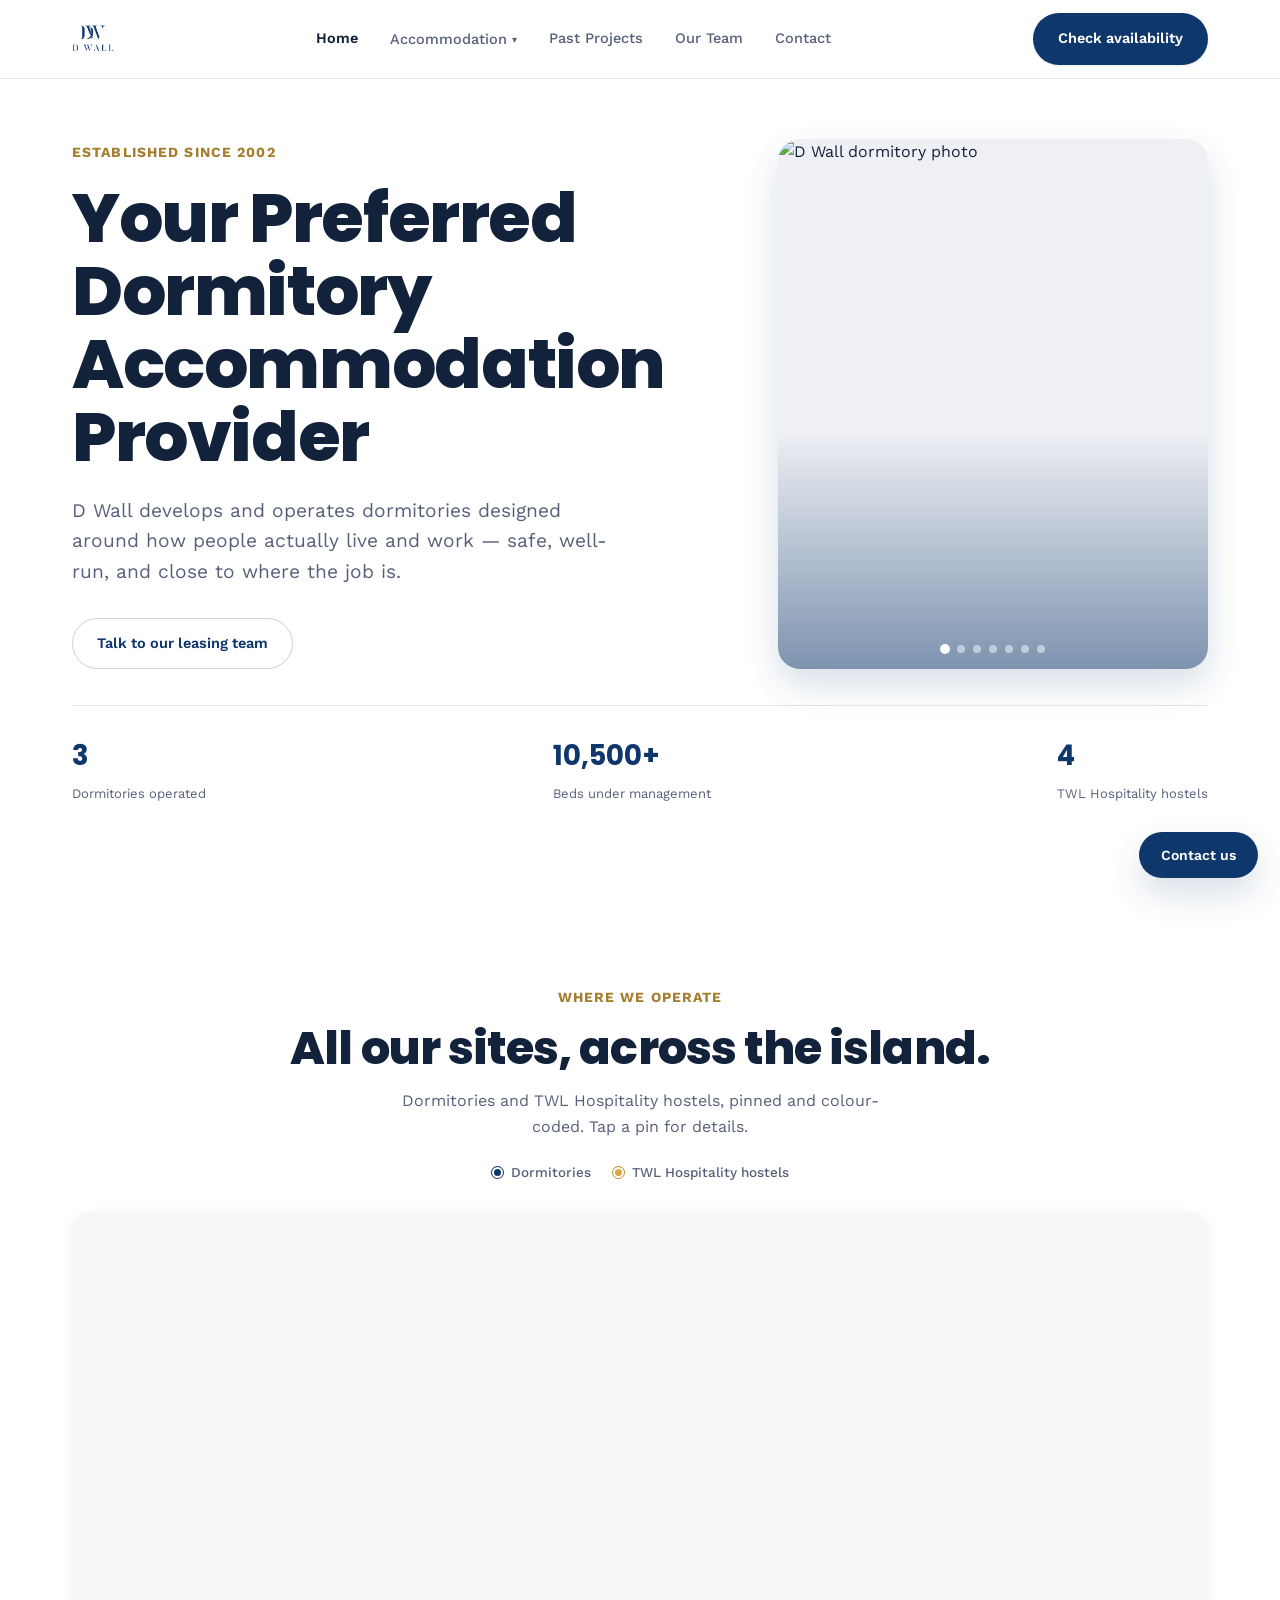
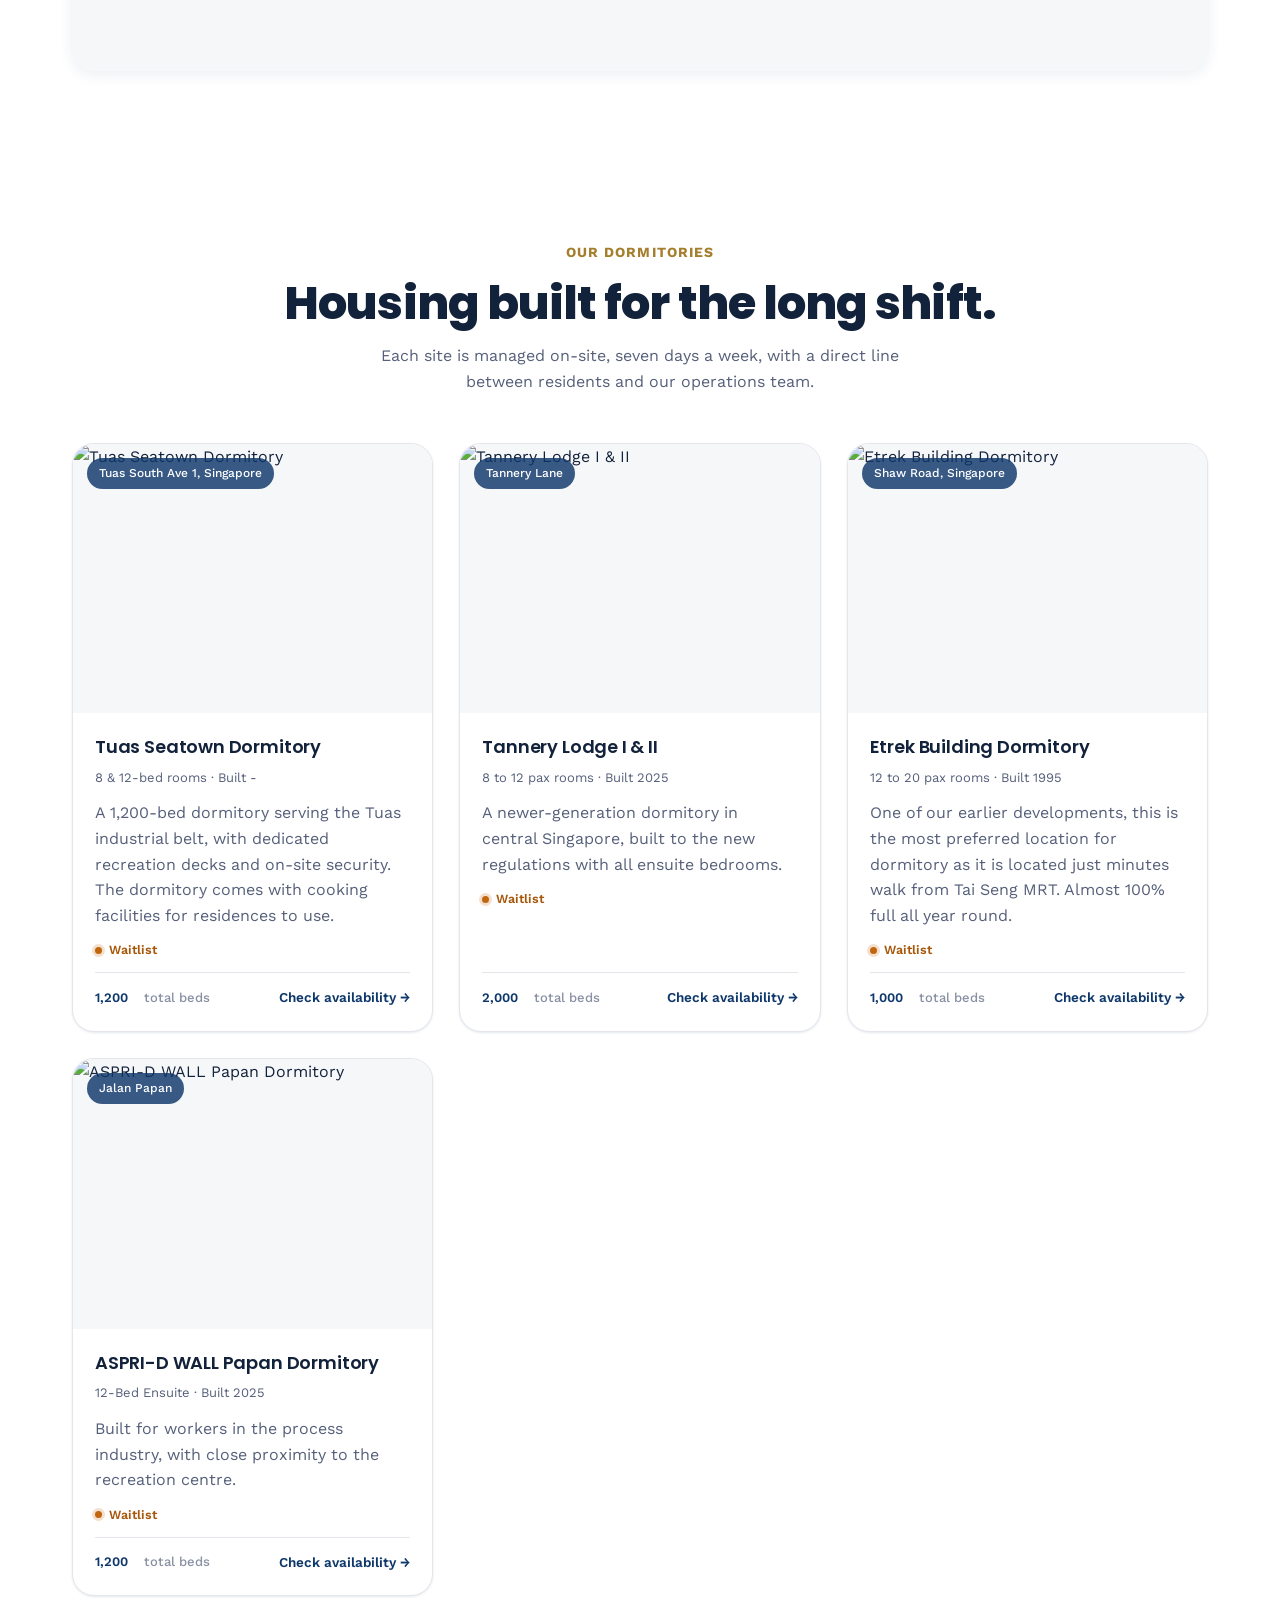
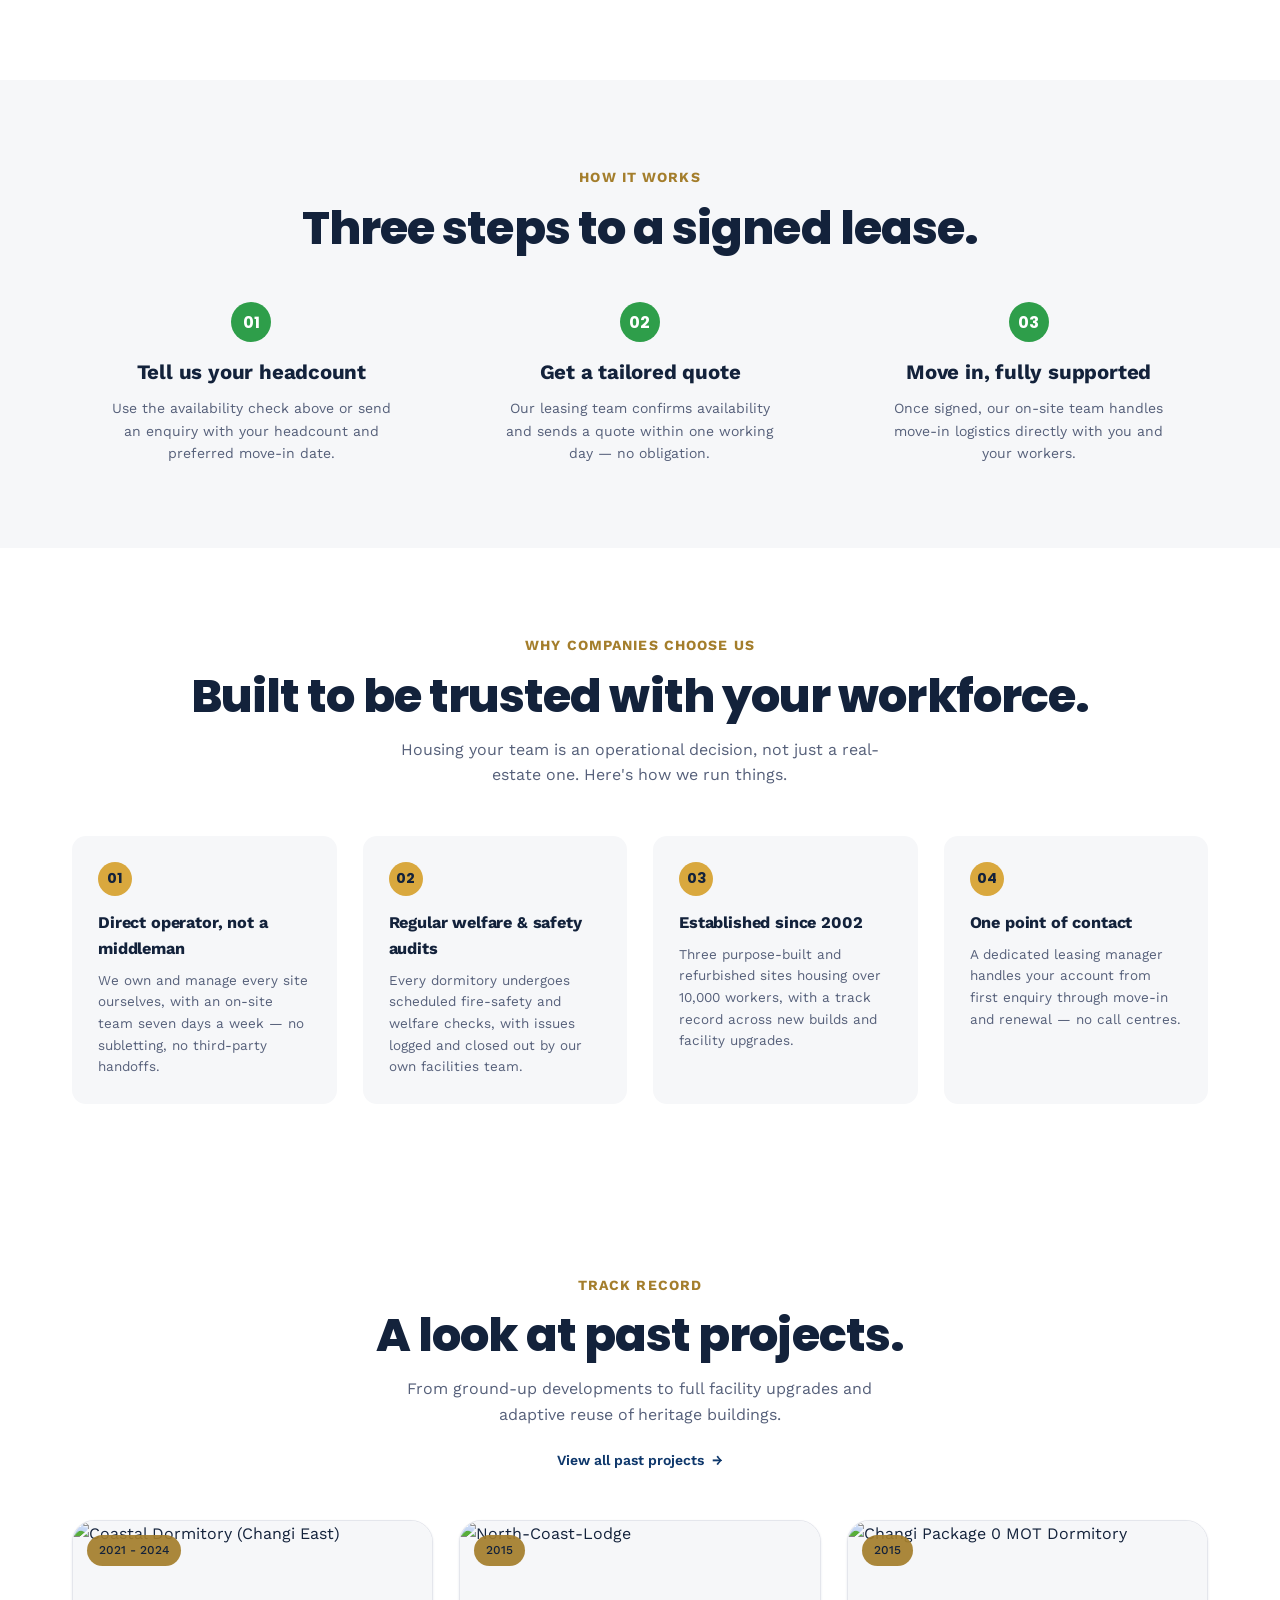
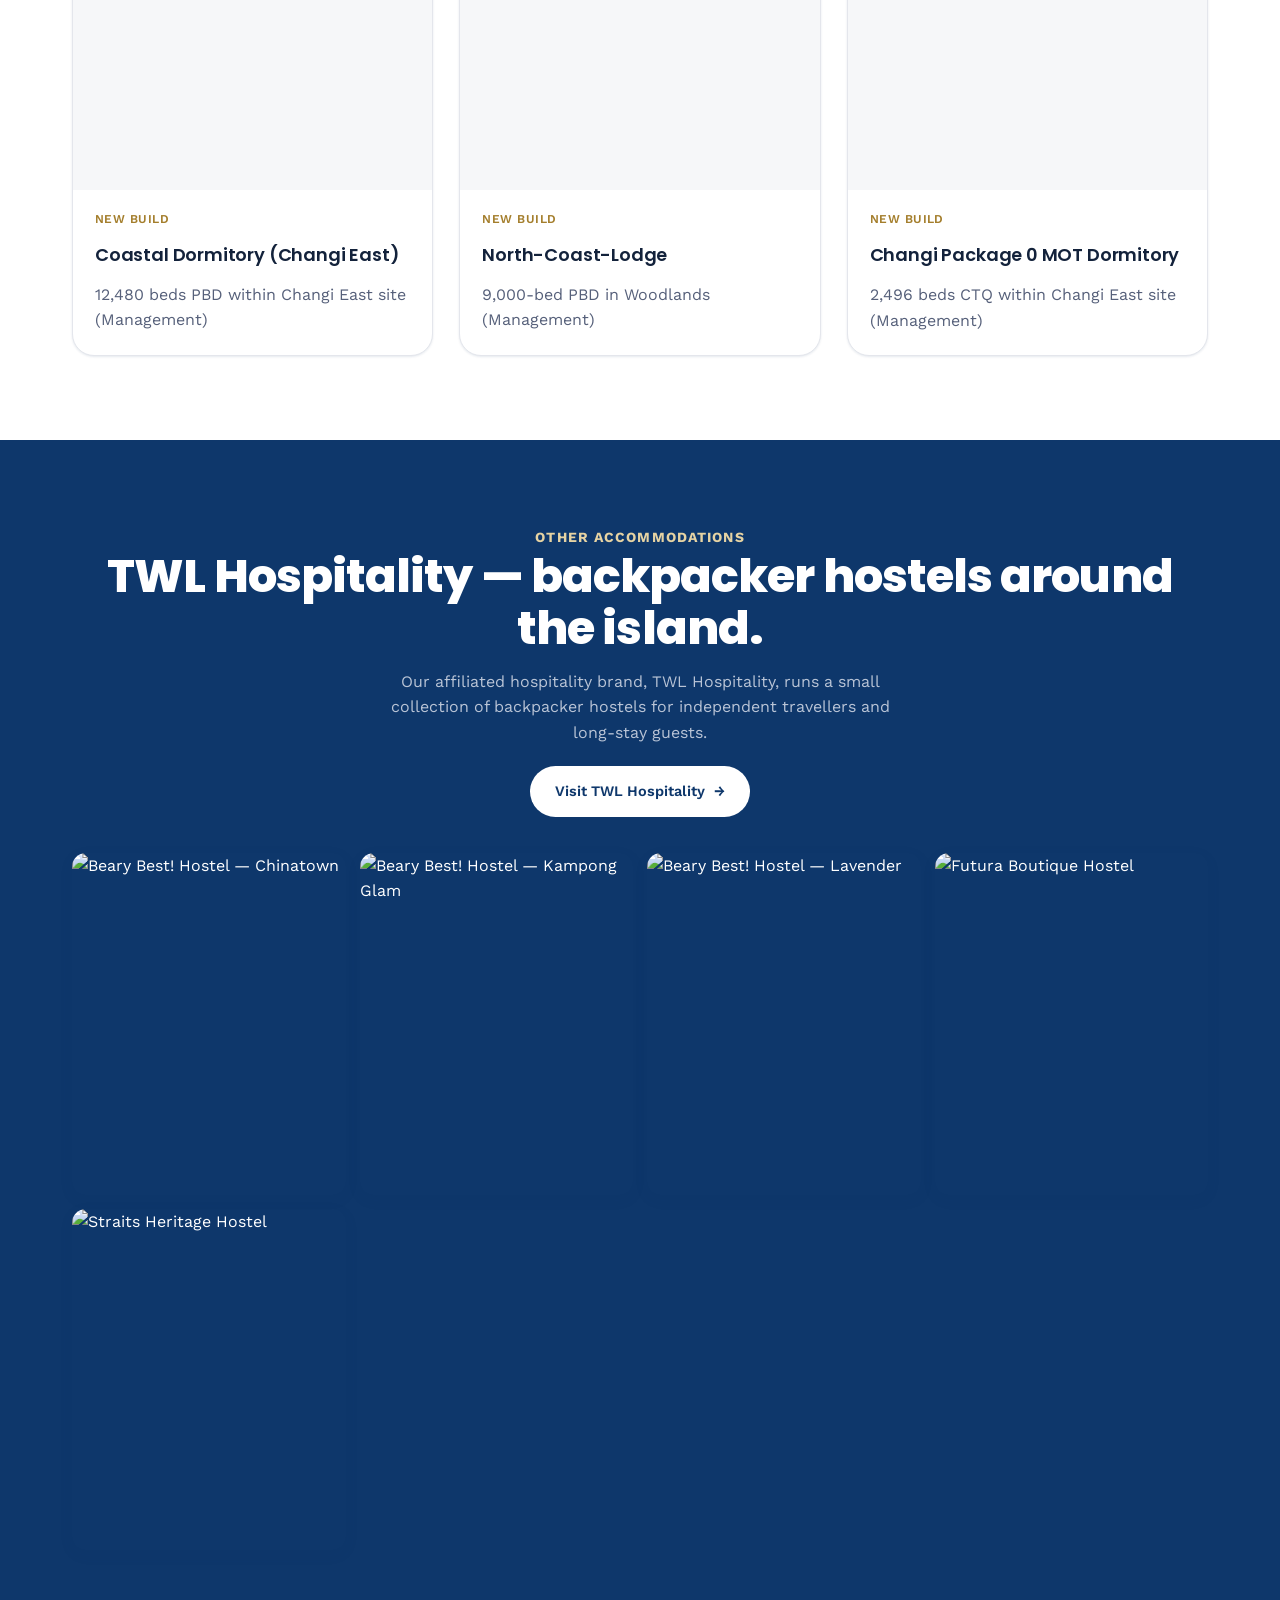
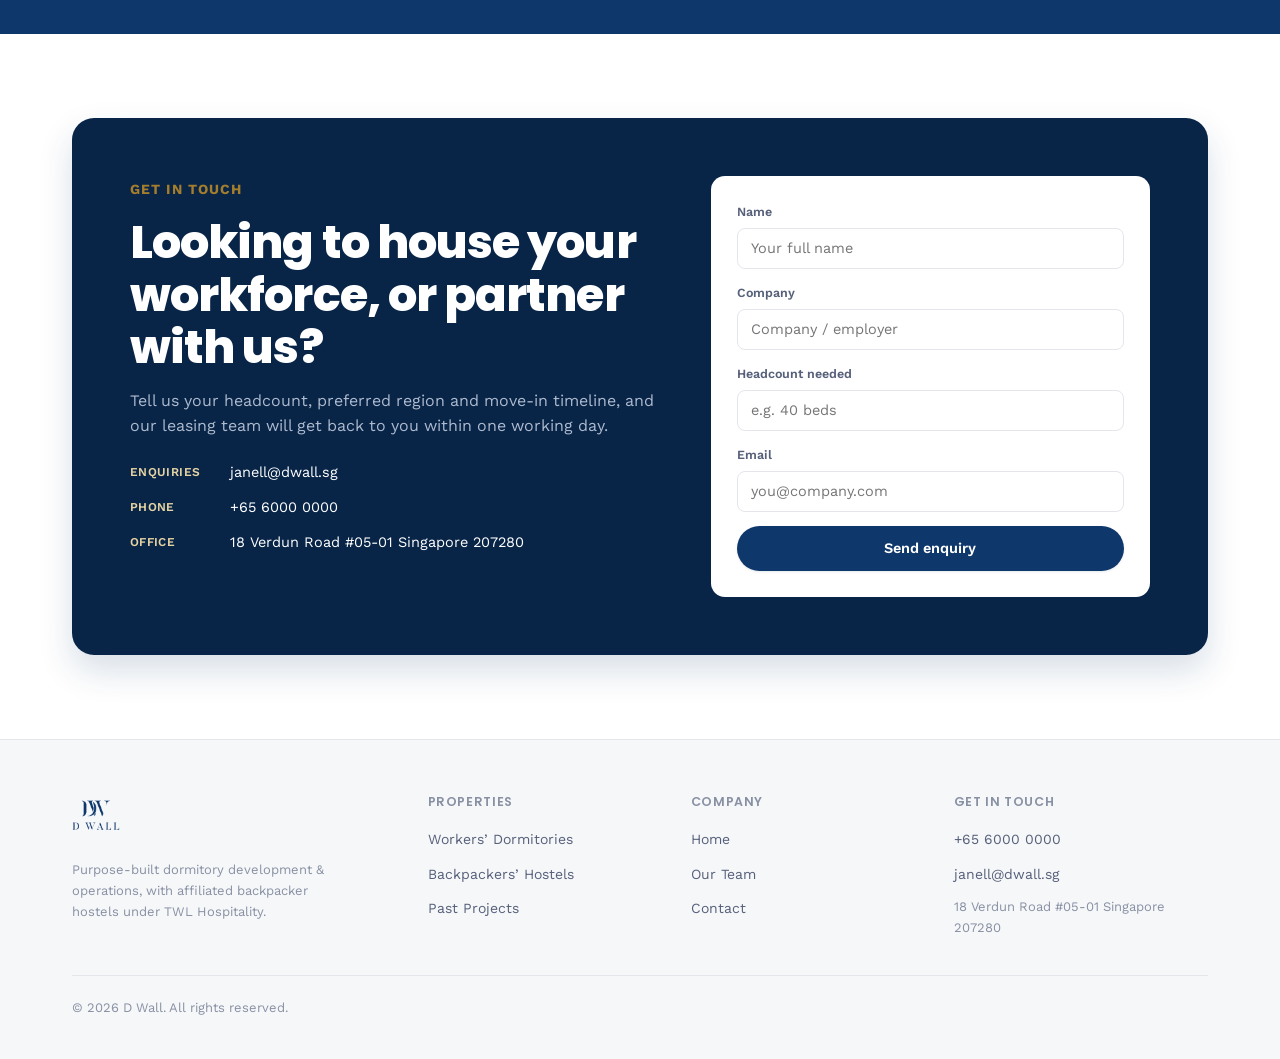
==== index.html @ 3338c08a "Update index.html" ====
<!DOCTYPE html>
<html lang="en">
<head>
<meta charset="UTF-8">
<meta name="viewport" content="width=device-width, initial-scale=1.0">
<title>D Wall — Purpose-Built Worker Dormitories, Singapore</title>
<meta name="description" content="D Wall develops and operates purpose-built dormitories for Singapore's workforce, with affiliated backpacker hostels under TWL Hospitality.">
<link rel="icon" type="image/png" href="assets/logo.png">
<link rel="stylesheet" href="css/styles.css?v=20">
<link rel="stylesheet" href="https://cdnjs.cloudflare.com/ajax/libs/leaflet/1.9.4/leaflet.min.css">
</head>
<body>

<nav class="site-nav">
  <div class="wrap">
    <a href="index.html" class="brand"><img src="assets/logo.png" alt="D Wall"></a>
    <div class="nav-links">
      <a href="index.html" data-nav="index.html" class="active">Home</a>
      <div class="nav-dropdown">
        <button type="button" class="nav-dropdown-toggle">Accommodation <span class="caret">&#9662;</span></button>
        <div class="nav-dropdown-menu">
          <a href="index.html#dormitories">Workers&rsquo; Dormitories</a>
          <a href="hospitality.html">Backpackers&rsquo; Hostels</a>
        </div>
      </div>
      <a href="past-projects.html" data-nav="past-projects.html">Past Projects</a>
      <a href="team.html" data-nav="team.html">Our Team</a>
      <a href="index.html#contact">Contact</a>
    </div>
    <div class="nav-cta">
      <a href="index.html#dormitories" class="btn btn-primary">Check availability</a>
    </div>
  </div>
</nav>

<header class="hero">
  <div class="wrap">
    <div class="hero-grid">
      <div class="hero-copy">
        <span class="index-label">Established since 2002</span>
        <h1 style="margin-top:16px;">Your Preferred Dormitory Accommodation Provider</h1>
        <p class="lead">D Wall develops and operates dormitories designed around how people actually live and work — safe, well-run, and close to where the job is.</p>
        <div class="hero-actions">
          <a href="#contact" class="btn btn-outline">Talk to our leasing team</a>
        </div>
      </div>
      <div class="hero-slider" id="hero-slider">
        <div class="hero-slides" id="hero-slides"></div>
        <div class="hero-slider-dots" id="hero-slider-dots"></div>
      </div>
    </div>

    <div class="hero-stats-bar">
      <div class="hero-stat-inline"><span class="num">3</span><span class="cap">Dormitories operated</span></div>
      <div class="hero-stat-inline"><span class="num">10,500+</span><span class="cap">Beds under management</span></div>
      <div class="hero-stat-inline"><span class="num">4</span><span class="cap">TWL Hospitality hostels</span></div>
    </div>
  </div>
</header>

<section class="map-section" id="locations">
  <div class="wrap">
    <div class="section-head">
      <div>
        <span class="index-label">Where we operate</span>
        <h2>All our sites, across the island.</h2>
        <p class="desc">Dormitories and TWL Hospitality hostels, pinned and colour-coded. Tap a pin for details.</p>
      </div>
      <div class="map-legend">
        <span class="item"><span class="dot c-navy"></span>Dormitories</span>
        <span class="item"><span class="dot c-gold"></span>TWL Hospitality hostels</span>
      </div>
    </div>
    <div class="site-map-frame bracket reveal">
      <span class="bl"></span><span class="br"></span>
      <div id="site-map" class="site-map"></div>
    </div>
  </div>
</section>

<section id="dormitories">
  <div class="wrap">
    <div class="section-head">
      <div>
        <span class="index-label">Our dormitories</span>
        <h2>Housing built for the long shift.</h2>
        <p class="desc">Each site is managed on-site, seven days a week, with a direct line between residents and our operations team.</p>
      </div>
    </div>
    <div class="card-grid reveal" id="dorm-grid"></div>
  </div>
</section>

<section id="how-it-works" class="bg-soft-section">
  <div class="wrap">
    <div class="section-head">
      <div>
        <span class="index-label">How it works</span>
        <h2>Three steps to a signed lease.</h2>
      </div>
    </div>
    <div class="steps-grid reveal">
      <div class="step-item">
        <span class="num">01</span>
        <h3>Tell us your headcount</h3>
        <p>Use the availability check above or send an enquiry with your headcount and preferred move-in date.</p>
      </div>
      <div class="step-item">
        <span class="num">02</span>
        <h3>Get a tailored quote</h3>
        <p>Our leasing team confirms availability and sends a quote within one working day — no obligation.</p>
      </div>
      <div class="step-item">
        <span class="num">03</span>
        <h3>Move in, fully supported</h3>
        <p>Once signed, our on-site team handles move-in logistics directly with you and your workers.</p>
      </div>
    </div>
  </div>
</section>

<section id="why-us">
  <div class="wrap">
    <div class="section-head">
      <div>
        <span class="index-label">Why companies choose us</span>
        <h2>Built to be trusted with your workforce.</h2>
        <p class="desc">Housing your team is an operational decision, not just a real-estate one. Here's how we run things.</p>
      </div>
    </div>
    <div class="trust-grid reveal" id="trust-grid"></div>
  </div>
</section>

<section id="projects">
  <div class="wrap">
    <div class="section-head">
      <div>
        <span class="index-label">Track record</span>
        <h2>A look at past projects.</h2>
        <p class="desc">From ground-up developments to full facility upgrades and adaptive reuse of heritage buildings.</p>
      </div>
      <a href="past-projects.html" class="section-link">View all past projects <span class="btn-arrow">→</span></a>
    </div>
    <div class="card-grid reveal" id="project-grid"></div>
  </div>
</section>

<section class="band-navy" id="hospitality">
  <div class="wrap">
    <div class="other-accom-banner">
      <div>
        <span class="index-label">Other accommodations</span>
        <h2>TWL Hospitality — backpacker hostels around the island.</h2>
        <p class="desc">Our affiliated hospitality brand, TWL Hospitality, runs a small collection of backpacker hostels for independent travellers and long-stay guests.</p>
      </div>
      <a href="hospitality.html" class="btn btn-light">Visit TWL Hospitality <span class="btn-arrow">→</span></a>
    </div>
    <div class="hostel-photo-grid reveal" id="hostel-photo-grid"></div>
  </div>
</section>

<section id="contact">
  <div class="wrap">
    <div class="contact-band">
      <div>
        <span class="index-label">Get in touch</span>
        <h2 style="margin-top:14px;">Looking to house your workforce, or partner with us?</h2>
        <p style="margin-top:14px;">Tell us your headcount, preferred region and move-in timeline, and our leasing team will get back to you within one working day.</p>
        <ul class="contact-list">
          <li><b>Enquiries</b> <a href="mailto:janell@dwall.sg" style="color:inherit;">janell@dwall.sg</a></li>
          <li><b>Phone</b> <a href="tel:+6560000000" style="color:inherit;">+65 6000 0000</a></li>
          <li><b>Office</b> 18 Verdun Road #05-01 Singapore 207280</li>
        </ul>
      </div>
      <div class="form-card">
        <form data-enquiry-form>
          <input type="hidden" id="property" name="property">
          <input type="hidden" id="message" name="message">
          <div class="form-row">
            <label for="name">Name</label>
            <input id="name" name="name" type="text" required placeholder="Your full name">
          </div>
          <div class="form-row">
            <label for="company">Company</label>
            <input id="company" name="company" type="text" placeholder="Company / employer">
          </div>
          <div class="form-row">
            <label for="headcount">Headcount needed</label>
            <input id="headcount" name="headcount" type="text" placeholder="e.g. 40 beds">
          </div>
          <div class="form-row">
            <label for="email">Email</label>
            <input id="email" name="email" type="email" required placeholder="you@company.com">
          </div>
          <button type="submit" class="btn btn-primary" style="width:100%; justify-content:center;">Send enquiry</button>
          <div class="form-success">Thanks — your enquiry has been noted. We'll be in touch shortly.</div>
        </form>
      </div>
    </div>
  </div>
</section>

<footer>
  <div class="wrap">
    <div class="footer-grid">
      <div class="footer-col">
        <a href="index.html" class="brand"><img src="assets/logo.png" alt="D Wall"></a>
        <p class="footer-meta" style="margin-top:12px; max-width:32ch;">Purpose-built dormitory development &amp; operations, with affiliated backpacker hostels under TWL Hospitality.</p>
      </div>
      <div class="footer-col">
        <h4>Properties</h4>
        <div class="footer-links">
          <a href="index.html#dormitories">Workers&rsquo; Dormitories</a>
          <a href="hospitality.html">Backpackers&rsquo; Hostels</a>
          <a href="past-projects.html">Past Projects</a>
        </div>
      </div>
      <div class="footer-col">
        <h4>Company</h4>
        <div class="footer-links">
          <a href="index.html">Home</a>
          <a href="team.html">Our Team</a>
          <a href="index.html#contact">Contact</a>
        </div>
      </div>
      <div class="footer-col">
        <h4>Get in touch</h4>
        <div class="footer-links">
          <a href="tel:+6560000000">+65 6000 0000</a>
          <a href="mailto:janell@dwall.sg">janell@dwall.sg</a>
          <span class="footer-meta">18 Verdun Road #05-01 Singapore 207280</span>
        </div>
      </div>
    </div>
    <div class="footer-bottom">
      <p class="footer-meta">© 2026 D Wall. All rights reserved.</p>
    </div>
  </div>
</footer>

<script src="js/site-config.js?v=20"></script>
<script src="js/load-content.js?v=20"></script>
<script src="js/main.js?v=20"></script>
<script>
window.CONTENT_READY.then(function(){
  function dormCardHTML(d, i){
    return `<a class="card" href="detail.html?type=dormitory&id=${d.id}">
      <div class="thumb">
        <img src="${bustImg(d.heroImage, 800)}" alt="${d.name}" loading="lazy" decoding="async">
        <span class="pin">${d.location}</span>
      </div>
      <div class="body">
        <h3>${d.name}</h3>
        <p class="loc">${d.roomTypes} · Built ${d.yearBuilt}</p>
        <p>${d.summary}</p>
        ${availabilityBadgeHTML(d.status)}
        <div class="foot">
          ${specPlateHTML(i + 1, d.beds.toLocaleString(), "total beds")}
          <span class="view">Check availability →</span>
        </div>
      </div>
    </a>`;
  }
  function projectCardHTML(p){
    return `<div class="card project-card">
      <div class="thumb">
        <img src="${bustImg(p.image, 800)}" alt="${p.name}" loading="lazy" decoding="async">
        <span class="pin">${p.year}</span>
      </div>
      <div class="body">
        <span class="status">${p.tag}</span>
        <h3>${p.name}</h3>
        <p>${p.summary}</p>
      </div>
    </div>`;
  }
  function trustItemHTML(t, i){
    return `<div class="trust-item">
      <span class="num">${String(i + 1).padStart(2, "0")}</span>
      <h3>${t.title}</h3>
      <p>${t.desc}</p>
    </div>`;
  }

  document.getElementById("dorm-grid").innerHTML = DORMITORIES.map(dormCardHTML).join("");
  document.getElementById("project-grid").innerHTML = PROJECTS.slice(0,3).map(projectCardHTML).join("");
  document.getElementById("trust-grid").innerHTML = TRUST_POINTS.map(trustItemHTML).join("");
  document.getElementById("hostel-photo-grid").innerHTML = HOSTELS.slice(0,5).map(h =>
    `<a href="detail.html?type=hostel&id=${h.id}" class="hostel-photo"><img src="${bustImg(h.heroImage, 500)}" alt="${h.name}" loading="lazy" decoding="async"></a>`
  ).join("");

  // ---- Hero image slider (fills the space next to the hero copy) ----
  // Photos come from content/hero.json (managed in the CMS under
  // "Homepage" → "Hero Photo Slider"), independent of any dormitory's
  // own gallery. Falls back to dormitory photos only if that's empty.
  (function(){
    const images = (HERO_IMAGES && HERO_IMAGES.length)
      ? HERO_IMAGES
      : DORMITORIES.flatMap(d => d.gallery && d.gallery.length ? d.gallery.slice(0, 2) : [d.heroImage]);
    const slidesEl = document.getElementById("hero-slides");
    const dotsEl = document.getElementById("hero-slider-dots");
    if(!slidesEl || !images.length) return;

    slidesEl.innerHTML = images.map((src, i) =>
      `<img src="${bustImg(src, 1600)}" alt="D Wall dormitory photo" class="hero-slide${i === 0 ? " active" : ""}" ${i === 0 ? 'loading="eager" fetchpriority="high"' : 'loading="lazy"'} decoding="async">`
    ).join("");
    dotsEl.innerHTML = images.map((_, i) =>
      `<button type="button" class="hero-slider-dot${i === 0 ? " active" : ""}" aria-label="Slide ${i + 1}"></button>`
    ).join("");

    const slides = slidesEl.querySelectorAll(".hero-slide");
    const dots = dotsEl.querySelectorAll(".hero-slider-dot");
    let current = 0;
    let timer;

    function goTo(i){
      slides[current].classList.remove("active");
      dots[current].classList.remove("active");
      current = (i + images.length) % images.length;
      slides[current].classList.add("active");
      dots[current].classList.add("active");
    }
    function next(){ goTo(current + 1); }
    function startAutoplay(){ timer = setInterval(next, 4500); }
    function stopAutoplay(){ clearInterval(timer); }

    dots.forEach((dot, i) => dot.addEventListener("click", () => { goTo(i); stopAutoplay(); startAutoplay(); }));
    const sliderEl = document.getElementById("hero-slider");
    sliderEl.addEventListener("mouseenter", stopAutoplay);
    sliderEl.addEventListener("mouseleave", startAutoplay);
    startAutoplay();
  })();
}); // end CONTENT_READY.then
</script>
<script src="https://cdnjs.cloudflare.com/ajax/libs/leaflet/1.9.4/leaflet.min.js"></script>
<script src="js/site-map.js?v=20"></script>
</body>
</html>
---- css/styles.css ----
/* =========================================================
   D WALL — Design tokens (v5)
   Direction: real brand identity — navy sampled from the
   client's actual logo (#0E376B), paired with a warm brass
   accent. White surfaces, bold rounded sans type (kept from
   the prior "bigger & younger" pass). Three-state availability
   system: available (green) / waitlist (amber) / full (grey).
   ========================================================= */

@import url('https://fonts.googleapis.com/css2?family=Poppins:wght@600;700;800&family=Work+Sans:wght@400;500;600;700&display=swap');

:root{
  --paper:      #FFFFFF;
  --bg-soft:    #F6F7F9;
  --bg-soft-2:  #EEF0F4;
  --ink:        #13223B;
  --ink-soft:   #56607A;
  --ink-faint:  #8890A3;
  --navy:       #0E376B;
  --navy-deep:  #082548;
  --gold:       #A47E2C;
  --gold-soft:  #E6D3A3;
  --yellow:     #D9A83E;
  --yellow-deep:#C1922C;
  --green:      #2E9E4A;
  --green-deep: #227A38;
  --amber:      #C2660D;
  --amber-deep: #A6570A;
  --border:     #E4E6EC;
  --border-strong: #CCD0DB;

  --font-display: 'Poppins', -apple-system, sans-serif;
  --font-body:    'Work Sans', -apple-system, sans-serif;

  --r-sm: 8px;
  --r-md: 14px;
  --r-lg: 22px;

  --shadow-sm: 0 1px 2px rgba(14,55,107,.05), 0 1px 3px rgba(14,55,107,.06);
  --shadow-md: 0 4px 14px rgba(14,55,107,.08);
  --shadow-lg: 0 16px 34px rgba(14,55,107,.16);

  --container: 1200px;
}

*, *::before, *::after{ box-sizing: border-box; }
html{ scroll-behavior: smooth; }
body{
  margin:0;
  background: var(--paper);
  color: var(--ink);
  font-family: var(--font-body);
  font-size: 16px;
  line-height: 1.6;
  -webkit-font-smoothing: antialiased;
  overflow-x: hidden; /* safety net: nothing should ever force horizontal scroll/shift */
}
img{ max-width:100%; display:block; }
a{ color:inherit; text-decoration:none; }
ul{ margin:0; padding:0; list-style:none; }
button{ font-family:inherit; cursor:pointer; }

.wrap{ max-width: var(--container); margin: 0 auto; padding: 0 32px; }

/* ---------- Section label ---------- */
.index-label{
  font-family: var(--font-body);
  font-size: 14px;
  font-weight: 700;
  letter-spacing: .08em;
  text-transform: uppercase;
  color: var(--gold);
}
.index-label .no{ display:none; }

h1,h2,h3,h4{
  font-family: var(--font-display);
  font-weight: 700;
  margin: 0;
  letter-spacing: -0.01em;
  color: var(--ink);
}
h1{ font-size: clamp(2.7rem, 5.4vw, 4.6rem); font-weight: 800; line-height: 1.06; letter-spacing: -0.02em; overflow-wrap: break-word; }
h2{ font-size: clamp(2.1rem, 3.6vw, 3.1rem); line-height: 1.14; font-weight: 800; letter-spacing: -0.02em; }
h3{ font-size: 1.28rem; font-weight: 700; font-family: var(--font-body); }
p{ margin: 0; color: var(--ink-soft); }

.btn{
  display: inline-flex;
  align-items: center;
  gap: 9px;
  padding: 13px 24px;
  border-radius: 999px;
  font-weight: 600;
  font-size: 14.5px;
  font-family: var(--font-body);
  border: 1px solid transparent;
  transition: background .15s ease, border-color .15s ease, color .15s ease, box-shadow .15s ease;
}
.btn-primary{ background: var(--navy); color: var(--paper); box-shadow: var(--shadow-sm); }
.btn-primary:hover{ background: var(--navy-deep); box-shadow: var(--shadow-md); }
.btn-outline{ border-color: var(--border-strong); color: var(--navy); background: var(--paper); }
.btn-outline:hover{ border-color: var(--navy); background: var(--bg-soft); }
.btn-gold{ background: var(--yellow); color: var(--ink); }
.btn-gold:hover{ background: var(--yellow-deep); }
.btn-light{ background: var(--paper); color: var(--navy); }
.btn-light:hover{ background: var(--bg-soft); }
.btn-arrow{ transition: transform .15s ease; }
.btn:hover .btn-arrow{ transform: translateX(3px); }

/* ---------- Nav ---------- */
.site-nav{
  position: sticky; top:0; z-index: 50;
  background: rgba(255,255,255,.94);
  backdrop-filter: blur(10px);
  border-bottom: 1px solid var(--border);
}
.site-nav .wrap{ display:flex; align-items:center; justify-content:space-between; height: 78px; }
.brand{
  font-family: var(--font-display); font-weight: 600; font-size: 1.3rem;
  letter-spacing: .01em; color: var(--ink);
  display: inline-flex; align-items: center;
}
.brand img{ height: 42px; width: auto; display: block; }
footer .brand img{ height: 48px; }
.nav-links{ display:flex; align-items:center; gap: 32px; }
.nav-links a{ font-size: 14.5px; font-weight: 500; color: var(--ink-soft); }
.nav-links a:hover{ color: var(--ink); }
.nav-links a.active{ color: var(--ink); font-weight: 600; }
.nav-links a .n{ display:none; }
.nav-toggle{ display:none; }

/* ---------- Nav dropdown (Accommodation) ---------- */
.nav-dropdown{ position: relative; }
.nav-dropdown-toggle{
  background:none; border:none; padding:0; margin:0;
  font-family: var(--font-body); font-size: 14.5px; font-weight: 500; color: var(--ink-soft);
  display:flex; align-items:center; gap:5px;
}
.nav-dropdown-toggle:hover, .nav-dropdown-toggle.active{ color: var(--ink); }
.nav-dropdown-toggle.active{ font-weight: 600; }
.nav-dropdown-toggle .caret{ font-size: 10px; transition: transform .15s ease; margin-top:1px; }
.nav-dropdown.open .nav-dropdown-toggle .caret{ transform: rotate(180deg); }

.nav-dropdown-menu{
  position:absolute; top: calc(100% + 14px); left: 50%; transform: translateX(-50%);
  background: var(--paper); border-radius: var(--r-md); box-shadow: var(--shadow-lg);
  padding: 8px; min-width: 210px;
  opacity:0; visibility:hidden; transform: translateX(-50%) translateY(6px);
  transition: opacity .15s ease, transform .15s ease, visibility .15s ease;
  z-index: 60;
}
.nav-dropdown.open .nav-dropdown-menu{
  opacity:1; visibility:visible; transform: translateX(-50%) translateY(0);
}
.nav-dropdown-menu a{
  display:block; padding: 10px 14px; border-radius: var(--r-sm);
  font-size: 14px; font-weight: 500; color: var(--ink);
}
.nav-dropdown-menu a:hover{ background: var(--bg-soft); }
.nav-dropdown-menu a .sub{ display:block; font-size:12px; font-weight:400; color: var(--ink-faint); margin-top:2px; }

@media (max-width: 860px){
  .nav-dropdown-menu{ position:static; transform:none; box-shadow:none; opacity:1; visibility:visible; display:none; padding-left:10px; }
  .nav-dropdown.open .nav-dropdown-menu{ display:block; transform:none; }
}

@media (max-width: 860px){
  .nav-links{ display:none; }
  .nav-toggle{ display:block; background:none; border:1px solid var(--border); padding:8px 12px; border-radius: var(--r-sm); }
}

/* ---------- Stat / spec chip ---------- */
.spec-plate{
  display:inline-flex; align-items:center; gap:6px;
  font-family: var(--font-body); font-size: 13px; font-weight: 600; color: var(--navy);
}
.spec-plate .idx, .spec-plate .sep{ display:none; }
.spec-plate .k{ color: var(--ink-faint); font-weight: 500; }

/* ---------- Hero ---------- */
.hero{ padding: 60px 0 96px; }
.hero-grid{ display:grid; grid-template-columns: 1.2fr .8fr; gap: 60px; align-items:stretch; }
.hero-copy p.lead{ margin-top: 22px; font-size: 1.2rem; max-width: 46ch; }
.hero-actions{ display:flex; gap:14px; margin-top: 30px; flex-wrap: wrap; }

/* ---------- Hero image slider — fills the right column ---------- */
.hero-slider{
  position: relative; min-height: 320px; border-radius: var(--r-lg);
  overflow:hidden; box-shadow: var(--shadow-lg); background: var(--bg-soft-2);
}
.hero-slides{ position:absolute; inset:0; }
.hero-slide{
  position:absolute; inset:0; width:100%; height:100%; object-fit:cover;
  opacity:0; transition: opacity .8s ease;
}
.hero-slide.active{ opacity:1; }
.hero-slider::after{
  content:""; position:absolute; inset:0;
  background: linear-gradient(0deg, rgba(14,55,107,.5), rgba(14,55,107,0) 45%);
  pointer-events:none;
}
.hero-slider-dots{
  position:absolute; z-index:2; left:0; right:0; bottom:16px;
  display:flex; justify-content:center; gap:8px;
}
.hero-slider-dot{
  width:8px; height:8px; border-radius:50%; border:none; padding:0;
  background: rgba(255,255,255,.5); cursor:pointer; transition: background .15s ease, transform .15s ease;
}
.hero-slider-dot.active{ background: var(--paper); transform: scale(1.25); }
@media (max-width: 980px){
  .hero-slider{ min-height: 220px; }
}

/* ---------- Hero stats — full-width bar under the hero grid ---------- */
.hero-stats-bar{
  display:flex; justify-content:space-between; gap:24px; flex-wrap:wrap;
  margin-top: 36px; padding-top: 28px; border-top: 1px solid var(--border);
}
.hero-stat-inline{ display:flex; flex-direction:column; gap:6px; }
.hero-stat-inline .num{ font-family: var(--font-display); font-weight:700; font-size: 1.7rem; color: var(--navy); }
.hero-stat-inline .cap{ font-family: var(--font-body); font-size: 13px; color: var(--ink-soft); }
@media (max-width: 640px){
  .hero-stats-bar{ gap:20px 32px; }
}

.hero-media{
  margin-top: 40px;
  overflow:hidden;
  aspect-ratio: 21/8;
  background: var(--navy-deep);
  position:relative;
  border-radius: var(--r-lg);
  box-shadow: var(--shadow-lg);
  display:flex; align-items:flex-end;
}
.hero-media .grid-overlay{ display:none; }
.hero-media img{ width:100%; height:100%; object-fit:cover; position:absolute; inset:0; opacity:.62; }
.hero-media::after{ content:""; position:absolute; inset:0; background:linear-gradient(0deg, rgba(14,55,107,.75), rgba(14,55,107,0) 55%); }
.hero-media .tag{
  position:relative; z-index:2; margin: 24px;
  color: var(--paper); font-family: var(--font-body); font-size: 13.5px; font-weight: 500;
}
.hero-media .bl, .hero-media .br, .hero-media::before{ display:none; }

/* Search-style availability widget, overlapping the bottom of the hero image */
.availability-widget{ position:relative; z-index:5; margin-top: -46px; }
.availability-widget form{
  background: var(--paper); border-radius: var(--r-lg); box-shadow: var(--shadow-lg);
  padding: 22px 26px; display:flex; align-items:flex-end; gap:18px; flex-wrap:wrap;
}
.aw-field{ display:flex; flex-direction:column; gap:7px; flex:1; min-width:150px; }
.aw-field label{ font-size:12px; font-weight:600; color:var(--ink-soft); }
.aw-field select, .aw-field input{
  border:1px solid var(--border); border-radius:var(--r-sm); padding:11px 13px;
  font-family:var(--font-body); font-size:14px; background:var(--paper); color: var(--ink);
}
.aw-field select:focus, .aw-field input:focus{ outline:none; border-color: var(--navy); box-shadow: 0 0 0 3px rgba(14,55,107,.12); }
.aw-submit{ flex-shrink:0; white-space:nowrap; background: var(--yellow); color: var(--ink); }
.aw-submit:hover{ background: var(--yellow-deep); }
@media (max-width: 760px){
  .availability-widget form{ flex-direction:column; align-items:stretch; }
  .aw-submit{ width:100%; justify-content:center; }
}

/* ---------- Section shell ---------- */
section{ padding: 84px 0; }
.section-head{
  display:flex; flex-direction:column; align-items:center; text-align:center;
  gap: 4px; margin-bottom: 48px;
}
.section-head h2{ margin-top: 12px; }
.section-head .desc{ max-width: 52ch; margin: 14px auto 0; }
.section-link{ font-weight:600; font-size:14px; font-family: var(--font-body); display:inline-flex; gap:8px; align-items:center; white-space:nowrap; color: var(--navy); margin-top: 18px; }
.section-link:hover .btn-arrow{ transform: translateX(3px); }

.band-navy{ background: var(--navy); color: var(--paper); position:relative; }
.band-navy::before{ display:none; }
.band-navy .wrap{ position:relative; z-index:1; }
.band-navy h2, .band-navy .index-label{ color: var(--paper); }
.band-navy .index-label{ color: var(--gold-soft); }
.band-navy p{ color: #B9C4D6; }

/* ---------- Cards ---------- */
.card-grid{ display:grid; grid-template-columns: repeat(3, 1fr); gap: 26px; }
.card{
  background: var(--paper);
  overflow:hidden;
  border: 1px solid var(--border);
  border-radius: var(--r-lg);
  box-shadow: var(--shadow-sm);
  transition: box-shadow .2s ease, transform .2s ease;
  display:flex; flex-direction:column;
}
.card:hover{ box-shadow: var(--shadow-md); transform: translateY(-3px); }
.card .thumb{ aspect-ratio: 4/3; background: var(--bg-soft); position: relative; overflow:hidden; }
.card .thumb img{ width:100%; height:100%; object-fit:cover; }
.card .thumb .pin{
  position:absolute; top:14px; left:14px;
  background: rgba(14,55,107,.82); color:var(--paper);
  font-family: var(--font-body); font-size:12px; font-weight:500;
  padding: 6px 12px; border-radius: 999px;
}
.card .body{ padding: 20px 22px 22px; display:flex; flex-direction:column; gap:12px; flex:1; }
.card h3{ font-size:1.12rem; font-family: var(--font-display); font-weight:600; }
.card .loc{ font-size:13px; color: var(--ink-soft); margin-top:-6px; font-family: var(--font-body); }
.card .foot{ margin-top:auto; display:flex; align-items:center; justify-content:space-between; padding-top:14px; border-top:1px solid var(--border); gap:10px; }
.card .view{ font-weight:600; font-size:13.5px; font-family: var(--font-body); display:flex; align-items:center; gap:6px; color: var(--navy); white-space:nowrap; }

.band-navy .card{ background: rgba(255,255,255,.05); border-color: rgba(255,255,255,.14); box-shadow:none; }
.band-navy .card:hover{ box-shadow: 0 8px 22px rgba(0,0,0,.2); }
.band-navy .card .thumb{ background: rgba(255,255,255,.06); }
.band-navy .card h3{ color: var(--paper); }
.band-navy .card .loc{ color: #B9C2B2; }
.band-navy .card .view{ color: var(--gold-soft); }
.band-navy .card .foot{ border-top-color: rgba(255,255,255,.16); }

.project-card .thumb .pin{ background: rgba(164,126,44,.92); color: var(--ink); }
.project-card .status{ font-family: var(--font-body); font-size:12px; font-weight:600; color: var(--gold); text-transform:uppercase; letter-spacing:.04em; }

.other-accom-banner{ display:flex; flex-direction:column; align-items:center; text-align:center; gap:20px; }
.other-accom-banner .desc{ max-width:52ch; margin:14px auto 0; }

.hostel-photo-grid{
  display:grid; grid-template-columns: repeat(4, 1fr); gap: 14px;
  margin-top: 36px;
}
.hostel-photo{
  display:block; aspect-ratio: 4/5; border-radius: var(--r-md); overflow:hidden;
  box-shadow: var(--shadow-md); transition: transform .2s ease;
}
.hostel-photo:hover{ transform: translateY(-4px); }
.hostel-photo img{ width:100%; height:100%; object-fit:cover; }
@media (max-width: 760px){
  .hostel-photo-grid{ grid-template-columns: repeat(2, 1fr); }
}

@media (max-width: 980px){
  .hero-grid{ grid-template-columns: 1fr; }
  .hero-copy{ text-align: center; }
  .hero-actions{ justify-content: center; }
  .hero-stats-bar{ justify-content: center; text-align: center; gap: 32px 40px; }
  .card-grid{ grid-template-columns: repeat(2,1fr); }
}
@media (max-width: 640px){
  .card-grid{ grid-template-columns: 1fr; }
  section{ padding: 56px 0; }
  h1{ font-size: clamp(2rem, 9vw, 2.7rem); }
  h2{ font-size: clamp(1.7rem, 7vw, 2.1rem); }
}

/* ---------- Contact band ---------- */
.contact-band{
  background: var(--navy-deep);
  color: var(--paper);
  border-radius: var(--r-lg);
  padding: 58px;
  display:grid; grid-template-columns: 1.1fr .9fr; gap: 44px;
  box-shadow: var(--shadow-lg);
}
.contact-band::before{ display:none; }
.contact-band h2{ color: var(--paper); }
.contact-band p{ color: #AEBACE; }
.contact-list{ margin-top:22px; display:flex; flex-direction:column; gap:12px; }
.contact-list li{ font-size:14.5px; display:flex; gap:10px; font-family: var(--font-body); }
.contact-list b{ color: var(--gold-soft); font-weight:600; font-size:12px; text-transform:uppercase; letter-spacing:.03em; width:90px; flex-shrink:0; padding-top:2px;}

.form-card{ background: var(--paper); border-radius: var(--r-md); padding: 26px; color:var(--ink); }
.form-row{ margin-bottom:14px; display:flex; flex-direction:column; gap:6px; }
.form-row label{ font-size:12.5px; font-weight:600; color: var(--ink-soft); font-family: var(--font-body); }
.form-row input, .form-row select, .form-row textarea{
  border:1px solid var(--border); border-radius:var(--r-sm); padding:11px 13px; font-family:var(--font-body); font-size:14.5px; background:var(--paper);
}
.form-row input:focus, .form-row textarea:focus{ outline:none; border-color: var(--navy); box-shadow: 0 0 0 3px rgba(14,55,107,.12); }
.form-row textarea{ resize:vertical; min-height:80px; }
.form-success{ display:none; background:#EEF3E7; border:1px solid #C9D8B4; color:#3E5A1E; padding:12px 14px; border-radius:var(--r-sm); font-size:13.5px; margin-top:12px; }

@media (max-width: 860px){ .contact-band{ grid-template-columns:1fr; padding: 34px 24px; } }

/* ---------- Footer ---------- */
footer{ border-top:1px solid var(--border); padding: 52px 0 40px; background: var(--bg-soft); }
.footer-grid{ display:grid; grid-template-columns: 1.4fr 1fr 1fr 1.1fr; gap: 32px; }
.footer-col h4{ font-size: 12.5px; font-weight:600; text-transform:uppercase; letter-spacing:.05em; color: var(--ink-faint); margin-bottom:16px; }
.footer-links{ display:flex; flex-direction:column; gap:12px; }
.footer-links a{ font-size:14px; color: var(--ink-soft); }
.footer-links a:hover{ color: var(--ink); }
.footer-meta{ font-size:13px; color: var(--ink-faint); }
.footer-bottom{ border-top:1px solid var(--border); margin-top:36px; padding-top:22px; display:flex; justify-content:space-between; align-items:center; flex-wrap:wrap; gap:12px; }
@media (max-width: 860px){
  .footer-grid{ grid-template-columns: 1fr 1fr; }
}
@media (max-width: 560px){
  .footer-grid{ grid-template-columns: 1fr; }
}

/* ---------- Breadcrumb ---------- */
.crumb{ display:flex; align-items:center; gap:8px; font-size:13.5px; color:var(--ink-soft); padding: 22px 0 0; }
.crumb a:hover{ color: var(--ink); }

/* ---------- Detail page ---------- */
.detail-hero{ padding-top: 18px; }
.detail-title-row{ display:flex; justify-content:space-between; align-items:flex-end; gap:24px; flex-wrap:wrap; margin-top:14px;}
.detail-loc{ display:flex; align-items:center; gap:8px; margin-top:10px; color:var(--ink-soft); font-size:14.5px; }

.gallery{ margin-top:32px; display:grid; grid-template-columns: 2fr 1fr; grid-template-rows: 1fr; gap:12px; overflow:hidden; height: 440px; border-radius: var(--r-lg); }
.gallery .main{ background: var(--bg-soft); overflow:hidden; border-radius: var(--r-lg); height:100%; }
.gallery .side{ display:grid; grid-template-rows: 1fr 1fr; gap:12px; height:100%; }
.gallery .side div{ background: var(--bg-soft); overflow:hidden; position:relative; border-radius: var(--r-md); }
.gallery img{ width:100%; height:100%; object-fit:cover; }
.gallery .side div:last-child::after{
  content: attr(data-more); position:absolute; inset:0; background:rgba(14,55,107,.55); color:var(--paper);
  display:flex; align-items:center; justify-content:center; font-family:var(--font-body); font-size:13px; font-weight:600;
  text-align:center; padding:12px;
}
.gallery .side div[data-more=""]::after{ display:none; }

/* ---------- Full gallery lightbox ---------- */
.gallery-lightbox-card{
  background:transparent; box-shadow:none; max-width: 90vw; width:auto;
  display:flex; align-items:center; justify-content:center; position:relative; max-height:90vh; overflow:visible;
}
.gallery-lightbox-card img{
  max-width: 86vw; max-height: 82vh; width:auto; height:auto; border-radius: var(--r-md);
  box-shadow: var(--shadow-lg); display:block;
}
.gallery-lightbox-nav{
  position:absolute; top:50%; transform:translateY(-50%); background: rgba(255,255,255,.92);
  border:none; border-radius:50%; width:48px; height:48px; font-size:26px; color:var(--ink);
  display:flex; align-items:center; justify-content:center; box-shadow: var(--shadow-md);
}
.gallery-lightbox-nav.prev{ left:-8px; }
.gallery-lightbox-nav.next{ right:-8px; }
.gallery-lightbox-count{
  position:absolute; bottom:-36px; left:50%; transform:translateX(-50%);
  color:var(--paper); font-family:var(--font-body); font-size:13px; font-weight:600;
}
@media (max-width: 640px){
  .gallery-lightbox-nav{ width:40px; height:40px; font-size:22px; }
  .gallery-lightbox-nav.prev{ left:4px; }
  .gallery-lightbox-nav.next{ right:4px; }
}
.gallery.bracket .bl, .gallery.bracket .br, .gallery.bracket::before, .gallery.bracket::after{ display:none; }

.fact-row{ display:flex; gap: 0; flex-wrap:wrap; margin-top:36px; background: var(--bg-soft); border-radius: var(--r-md); }
.fact{ display:flex; flex-direction:column; gap:5px; padding: 20px 26px; flex:1; min-width:140px; }
.fact .v{ font-family: var(--font-display); font-weight:600; font-size:1.3rem; color:var(--navy); }
.fact .k{ font-family: var(--font-body); font-size:12px; color: var(--ink-soft); }

.detail-body{ display:grid; grid-template-columns: 1.4fr .9fr; gap: 56px; margin-top: 54px; }
.detail-body h2{ margin-bottom:16px; font-size:1.5rem; }
.detail-body .writeup p{ margin-bottom:14px; }
.detail-side{ display:flex; flex-direction:column; gap:28px; }
.side-card{ background: var(--paper); border:1px solid var(--border); border-radius: var(--r-md); padding:24px; box-shadow: var(--shadow-sm); }
.side-card h3{ font-size:1.05rem; margin-bottom:14px; }

.facility-grid{ display:grid; grid-template-columns: repeat(2,1fr); gap: 12px; margin-top: 20px; }
.facility{ display:flex; align-items:center; gap:10px; font-size:14px; padding:13px 15px; background: var(--bg-soft); border-radius: var(--r-sm); }
.facility .dot{ width:6px; height:6px; border-radius:50%; background: var(--gold); flex-shrink:0; }

.map-embed{ margin-top:20px; overflow:hidden; height: 320px; border-radius: var(--r-md); }
.map-embed iframe{ width:100%; height:100%; border:0; }

.tour-grid{ display:grid; grid-template-columns: 1fr 1fr; gap: 16px; margin-top: 20px; }
.tour-card{ overflow:hidden; background:var(--paper); border-radius: var(--r-md); border: 1px solid var(--border); box-shadow: var(--shadow-sm); }
.tour-card .frame{ aspect-ratio: 16/10; min-height: 160px; background: var(--navy-deep); position:relative; }
.tour-card .frame iframe, .tour-card .frame video{ width:100%; height:100%; border:0; object-fit:cover; }
.tour-card .frame .play{
  position:absolute; inset:0; display:flex; align-items:center; justify-content:center;
  color: var(--paper); font-family:var(--font-body); font-size:13px; background: rgba(14,55,107,.45);
}
.tour-card .meta{ padding:14px 18px; display:flex; justify-content:space-between; align-items:center; }
.tour-card .meta span{ font-size:13.5px; font-weight:600; }

@media (max-width: 980px){
  .detail-body{ grid-template-columns: 1fr; }
  .gallery{ grid-template-columns:1fr; height:auto; }
  .gallery .side{ grid-template-columns: 1fr 1fr; grid-template-rows:none; height:180px; }
  .tour-grid{ grid-template-columns:1fr; }
}

/* ---------- Past projects grid ---------- */
.filter-row{ display:flex; gap:8px; margin-bottom: 34px; flex-wrap:wrap; }
.filter-chip{
  font-family: var(--font-body); font-size:13px; font-weight:500; padding:9px 18px; border-radius: 999px;
  border:1px solid var(--border); background:var(--paper); color:var(--ink-soft);
}
.filter-chip.active{ background: var(--navy); color:var(--paper); border-color: var(--navy); }

/* ---------- Lightbox ---------- */
.lightbox{
  position:fixed; inset:0; background: rgba(14,55,107,.72); backdrop-filter: blur(4px);
  display:none; align-items:center; justify-content:center; z-index:100; padding:24px;
}
.lightbox.open{ display:flex; }
.lightbox-card{
  background: var(--paper); max-width: 720px; width:100%;
  overflow:hidden; max-height: 88vh; overflow-y:auto; border-radius: var(--r-lg); box-shadow: var(--shadow-lg);
}
.lightbox-card img{ width:100%; aspect-ratio:16/9; object-fit:cover; }
.lightbox-card .inner{ padding: 30px; }
.lightbox-close{
  position:absolute; top:20px; right:20px; background: var(--paper); border-radius:50%; box-shadow: var(--shadow-sm);
  width:38px; height:38px; display:flex; align-items:center; justify-content:center; font-size:16px;
}

.page-hero{ padding: 30px 0 10px; text-align:center; }
.page-hero .crumb{ justify-content:center; }
.page-hero p.lead{ margin:16px auto 0; max-width:56ch; font-size:1.15rem; }

/* ---------- Site map ---------- */
.map-section .section-head{ margin-bottom: 28px; }
.map-legend{ display:flex; gap: 22px; align-items:center; justify-content:center; flex-wrap:wrap; margin-top: 18px; }
.map-legend .item{ display:flex; align-items:center; gap:8px; font-family: var(--font-body); font-size: 13.5px; font-weight:500; color: var(--ink-soft); }
.map-legend .dot{ width:11px; height:11px; border-radius:50%; border:2px solid var(--paper); box-shadow: 0 0 0 1px var(--border-strong); flex-shrink:0; }
.map-legend .dot.c-navy{ background: var(--navy); box-shadow: 0 0 0 1px var(--navy); }
.map-legend .dot.c-gold{ background: var(--yellow); box-shadow: 0 0 0 1px var(--yellow-deep); }

.site-map-frame{ position:relative; margin-top: 24px; border-radius: var(--r-lg); overflow:hidden; box-shadow: var(--shadow-md); }
.site-map-frame.bracket .bl, .site-map-frame.bracket .br, .site-map-frame.bracket::before, .site-map-frame.bracket::after{ display:none; }
.site-map{ height: 460px; width: 100%; background: var(--bg-soft); }
.site-map .leaflet-popup-content-wrapper{ border-radius: var(--r-md); box-shadow: var(--shadow-md); }
.site-map .leaflet-popup-content{ font-family: var(--font-body); margin: 14px 16px; }
.map-pin-popup .kind{ font-family: var(--font-body); font-size: 11px; font-weight:600; text-transform:uppercase; letter-spacing:.04em; display:block; margin-bottom:5px; }
.map-pin-popup .kind.dorm{ color: var(--navy); }
.map-pin-popup .kind.hostel{ color: var(--gold); }
.map-pin-popup .name{ font-family: var(--font-display); font-weight: 600; font-size: 15px; color: var(--ink); display:block; }
.map-pin-popup .meta{ font-family: var(--font-body); font-size: 12.5px; color: var(--ink-soft); margin-top: 4px; display:block; }
.map-pin-popup a{ font-family: var(--font-body); font-size: 12.5px; font-weight:600; color: var(--navy); display:inline-block; margin-top: 9px; }
.map-pin-dot{ border-radius: 50%; border: 2px solid #fff; box-shadow: var(--shadow-sm); }

@media (max-width: 640px){ .site-map{ height: 360px; } }

/* ---------- Team ---------- */
.team-grid{ display:grid; grid-template-columns: repeat(4, 1fr); gap: 28px; }
.team-card{ text-align:center; }
.team-card .photo{
  width: 116px; height: 116px; border-radius: 50%; overflow:hidden; margin: 0 auto 18px;
  box-shadow: var(--shadow-md); border: 3px solid var(--paper);
}
.team-card .photo img{ width:100%; height:100%; object-fit:cover; }
.team-card h3{ font-family: var(--font-display); font-size: 1.1rem; }
.team-card .role{ font-size: 13px; font-weight:600; color: var(--gold); margin-top:4px; text-transform:uppercase; letter-spacing:.03em; }
.team-card p.bio{ font-size:13.5px; margin-top:12px; line-height:1.6; }
@media (max-width: 980px){ .team-grid{ grid-template-columns: repeat(2,1fr); } }
@media (max-width: 560px){ .team-grid{ grid-template-columns: 1fr; } }

.reveal{ opacity:0; transform: translateY(16px); transition: opacity .6s ease, transform .6s ease; }
.reveal.in{ opacity:1; transform:none; }

@media (prefers-reduced-motion: reduce){
  .reveal{ opacity:1; transform:none; transition:none; }
  .card, .btn{ transition:none; }
}

.bg-soft-section{ background: var(--bg-soft); }

/* ---------- How it works ---------- */
.steps-grid{ display:grid; grid-template-columns: repeat(3, 1fr); gap: 30px; }
.step-item{ display:flex; flex-direction:column; align-items:center; text-align:center; }
.step-item .num{
  font-family: var(--font-display); font-weight:700; font-size: 1rem; color: var(--ink);
  display:flex; align-items:center; justify-content:center;
  width: 40px; height: 40px; border-radius:50%; background: var(--green); color: var(--paper);
  margin-bottom: 14px;
}
.step-item h3{ margin-bottom: 8px; }
.step-item p{ font-size: 14px; max-width: 32ch; }
@media (max-width: 860px){ .steps-grid{ grid-template-columns: 1fr; gap:24px; } }

/* ---------- Awards / accreditation strip ---------- */
.awards-strip{ display:flex; flex-wrap:wrap; gap: 16px; }
.award-slot{
  flex:1; min-width: 150px; background: var(--paper); border: 1px dashed var(--border-strong);
  border-radius: var(--r-md); padding: 24px 16px; text-align:center;
  font-size: 12.5px; color: var(--ink-faint); font-weight:500;
}

/* ---------- Availability badge ---------- */
.avail-badge{
  display:inline-flex; align-items:center; gap:7px;
  font-size: 12.5px; font-weight: 600; font-family: var(--font-body);
}
.avail-badge .dot{ width:7px; height:7px; border-radius:50%; flex-shrink:0; }
.avail-open{ color: var(--green-deep); }
.avail-open .dot{ background:var(--green); box-shadow: 0 0 0 3px rgba(46,158,74,.2); animation: pulse-dot 2s ease-in-out infinite; }
.avail-waitlist{ color: var(--amber-deep); }
.avail-waitlist .dot{ background: var(--amber); box-shadow: 0 0 0 3px rgba(194,102,13,.2); }
.avail-full{ color: var(--ink-faint); }
.avail-full .dot{ background: var(--ink-faint); }
@keyframes pulse-dot{
  0%, 100%{ box-shadow: 0 0 0 3px rgba(46,158,74,.2); }
  50%{ box-shadow: 0 0 0 6px rgba(46,158,74,.06); }
}
.hero-availability{
  display:inline-flex; align-items:center; gap:9px; margin-top:18px;
  background: #EEF7F1; border: 1px solid #CFE7DA; border-radius: 999px; padding: 8px 16px 8px 14px;
}
.hero-availability .dot{ width:8px; height:8px; border-radius:50%; background:var(--green); box-shadow:0 0 0 3px rgba(46,158,74,.2); animation: pulse-dot 2s ease-in-out infinite; flex-shrink:0; }
.hero-availability span.txt{ font-size:13.5px; font-weight:600; color:var(--green-deep); }

/* ---------- Trust section ---------- */
.trust-grid{ display:grid; grid-template-columns: repeat(4, 1fr); gap: 26px; }
.trust-item{ padding: 26px; background: var(--bg-soft); border-radius: var(--r-md); }
.trust-item .num{
  font-family: var(--font-display); font-weight:700; color: var(--ink); font-size:.9rem;
  display:flex; align-items:center; justify-content:center;
  width: 34px; height: 34px; border-radius:50%; background: var(--yellow); margin-bottom:14px;
}
.trust-item h3{ font-size: 1.02rem; margin-bottom:8px; }
.trust-item p{ font-size: 13.5px; }
@media (max-width: 980px){ .trust-grid{ grid-template-columns: repeat(2,1fr); } }
@media (max-width: 560px){ .trust-grid{ grid-template-columns: 1fr; } }

/* ---------- Testimonials ---------- */
.testimonial-grid{ display:grid; grid-template-columns: repeat(3, 1fr); gap: 24px; }
.testimonial-card{ background: var(--paper); border: 1px solid var(--border); border-radius: var(--r-lg); padding: 26px; box-shadow: var(--shadow-sm); display:flex; flex-direction:column; gap:16px; }
.testimonial-card .quote{ font-family: var(--font-display); font-size: 1.02rem; line-height: 1.55; color: var(--ink); }
.testimonial-card .quote::before{ content:"\201C"; color: var(--gold); }
.testimonial-card .quote::after{ content:"\201D"; color: var(--gold); }
.testimonial-card .attrib{ font-size: 13px; color: var(--ink-soft); }
.testimonial-card .attrib b{ display:block; color: var(--ink); font-weight:600; }
@media (max-width: 980px){ .testimonial-grid{ grid-template-columns: 1fr; } }

/* ---------- Floating quick-contact ---------- */
.quick-contact{ position: fixed; right: 22px; bottom: 22px; z-index: 80; display:flex; flex-direction:column; align-items:flex-end; gap:12px; }
.qc-toggle{
  background: var(--navy); color: var(--paper); border:none; border-radius: 999px;
  padding: 15px 22px; font-size: 14px; font-weight: 600; box-shadow: var(--shadow-lg);
  display:flex; align-items:center; gap:8px;
}
.qc-toggle:hover{ background: var(--navy-deep); }
.qc-icon-close{ display:none; }
.quick-contact.open .qc-icon-open{ display:none; }
.quick-contact.open .qc-icon-close{ display:inline; }
.qc-menu{
  display:flex; flex-direction:column; gap:8px; background: var(--paper); border-radius: var(--r-md);
  box-shadow: var(--shadow-lg); padding: 10px; min-width: 220px;
  opacity:0; visibility:hidden; transform: translateY(8px); transition: opacity .15s ease, transform .15s ease, visibility .15s ease;
}
.quick-contact.open .qc-menu{ opacity:1; visibility:visible; transform:none; }
.qc-option{ padding: 12px 14px; border-radius: var(--r-sm); font-size:14px; font-weight:500; color: var(--ink); }
.qc-option:hover{ background: var(--bg-soft); }
.qc-option.qc-form{ color: var(--navy); font-weight:600; }

@media (max-width: 640px){
  .quick-contact{ right:16px; bottom:16px; }
  .qc-toggle{ padding:13px 18px; font-size:13px; }
}
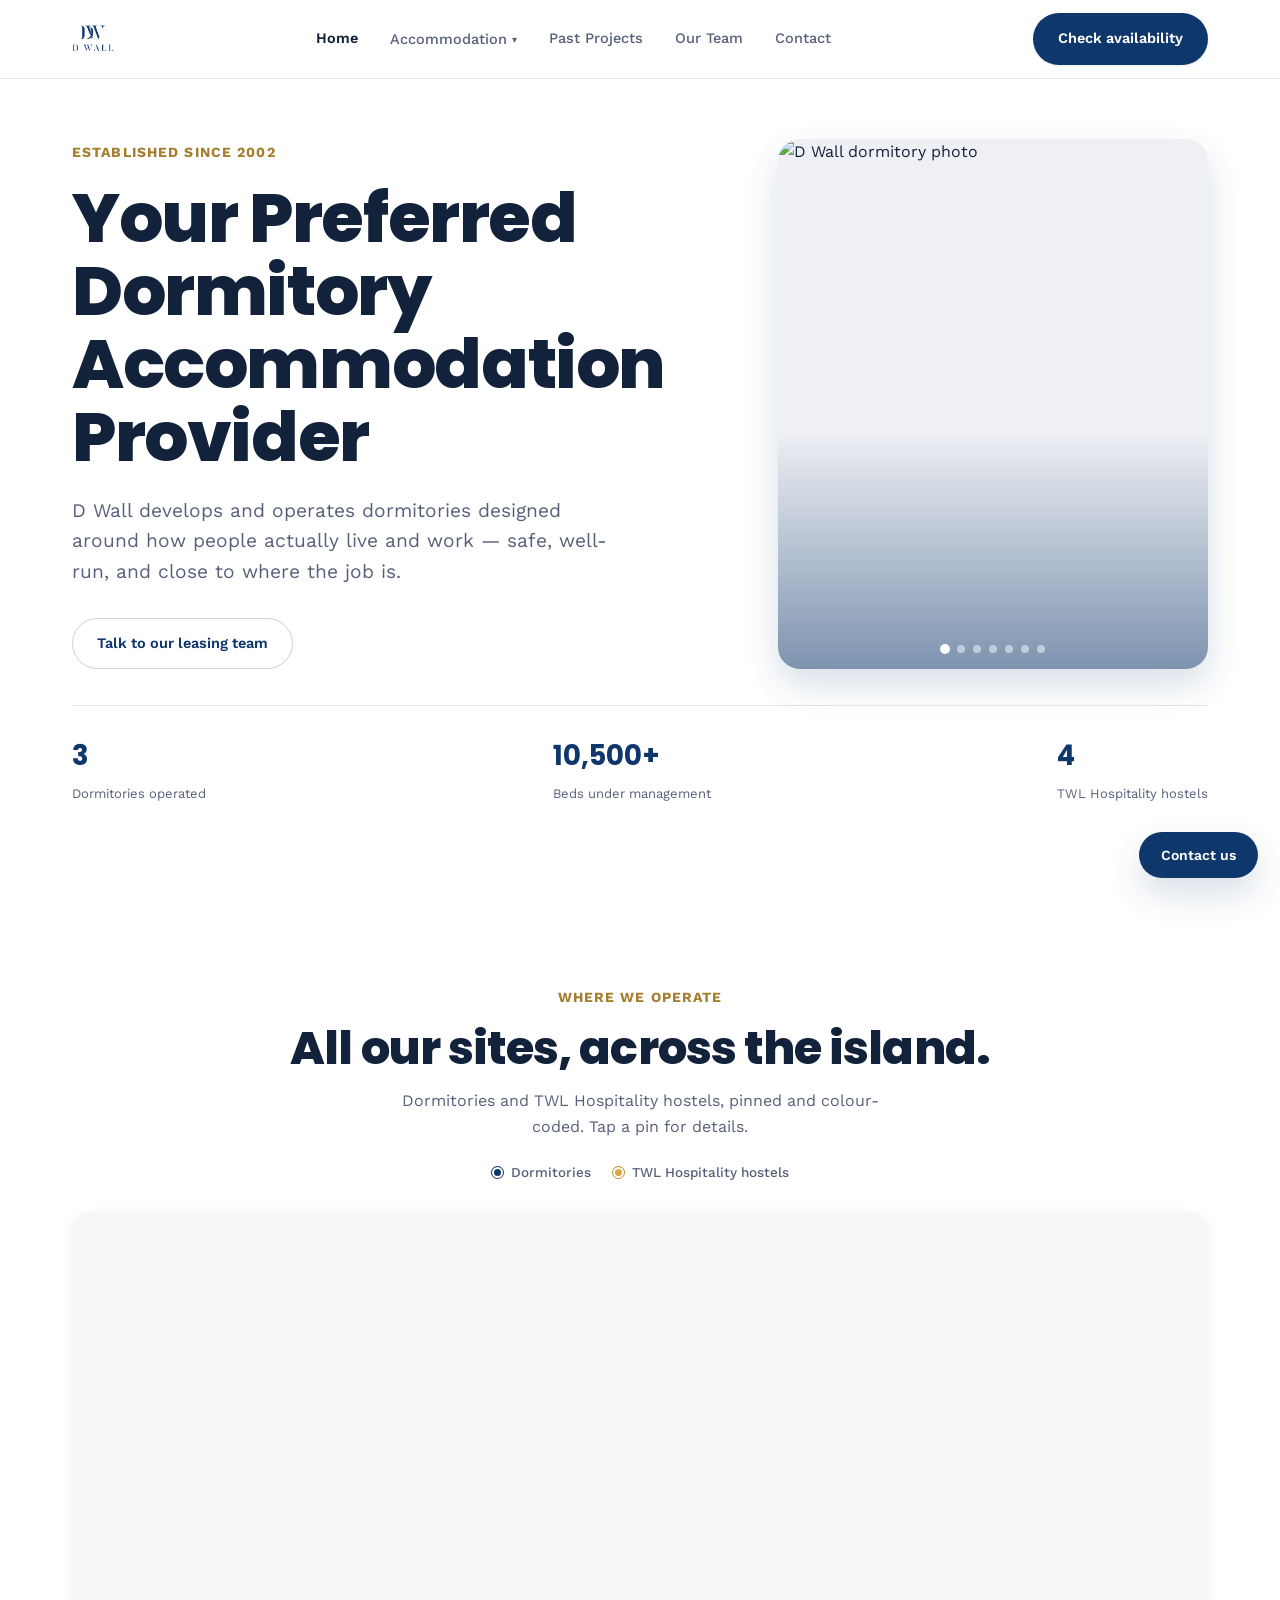
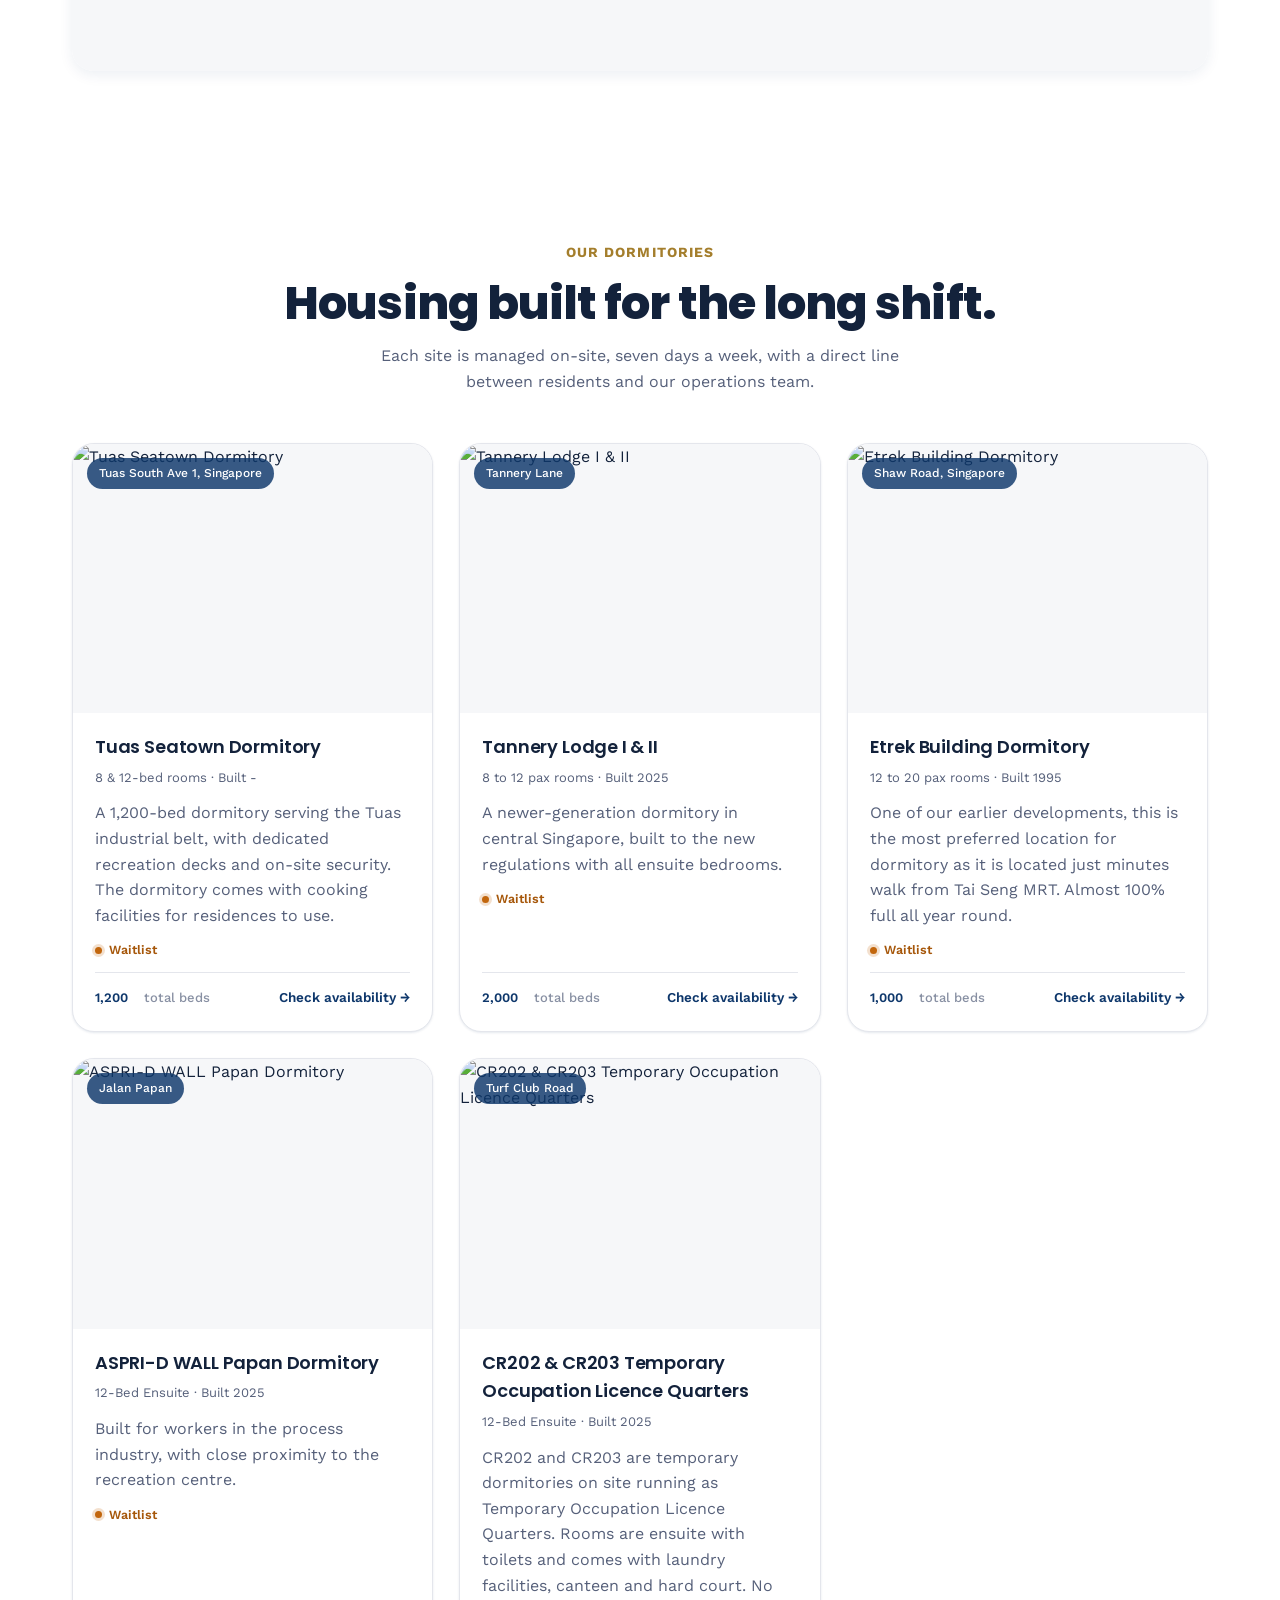
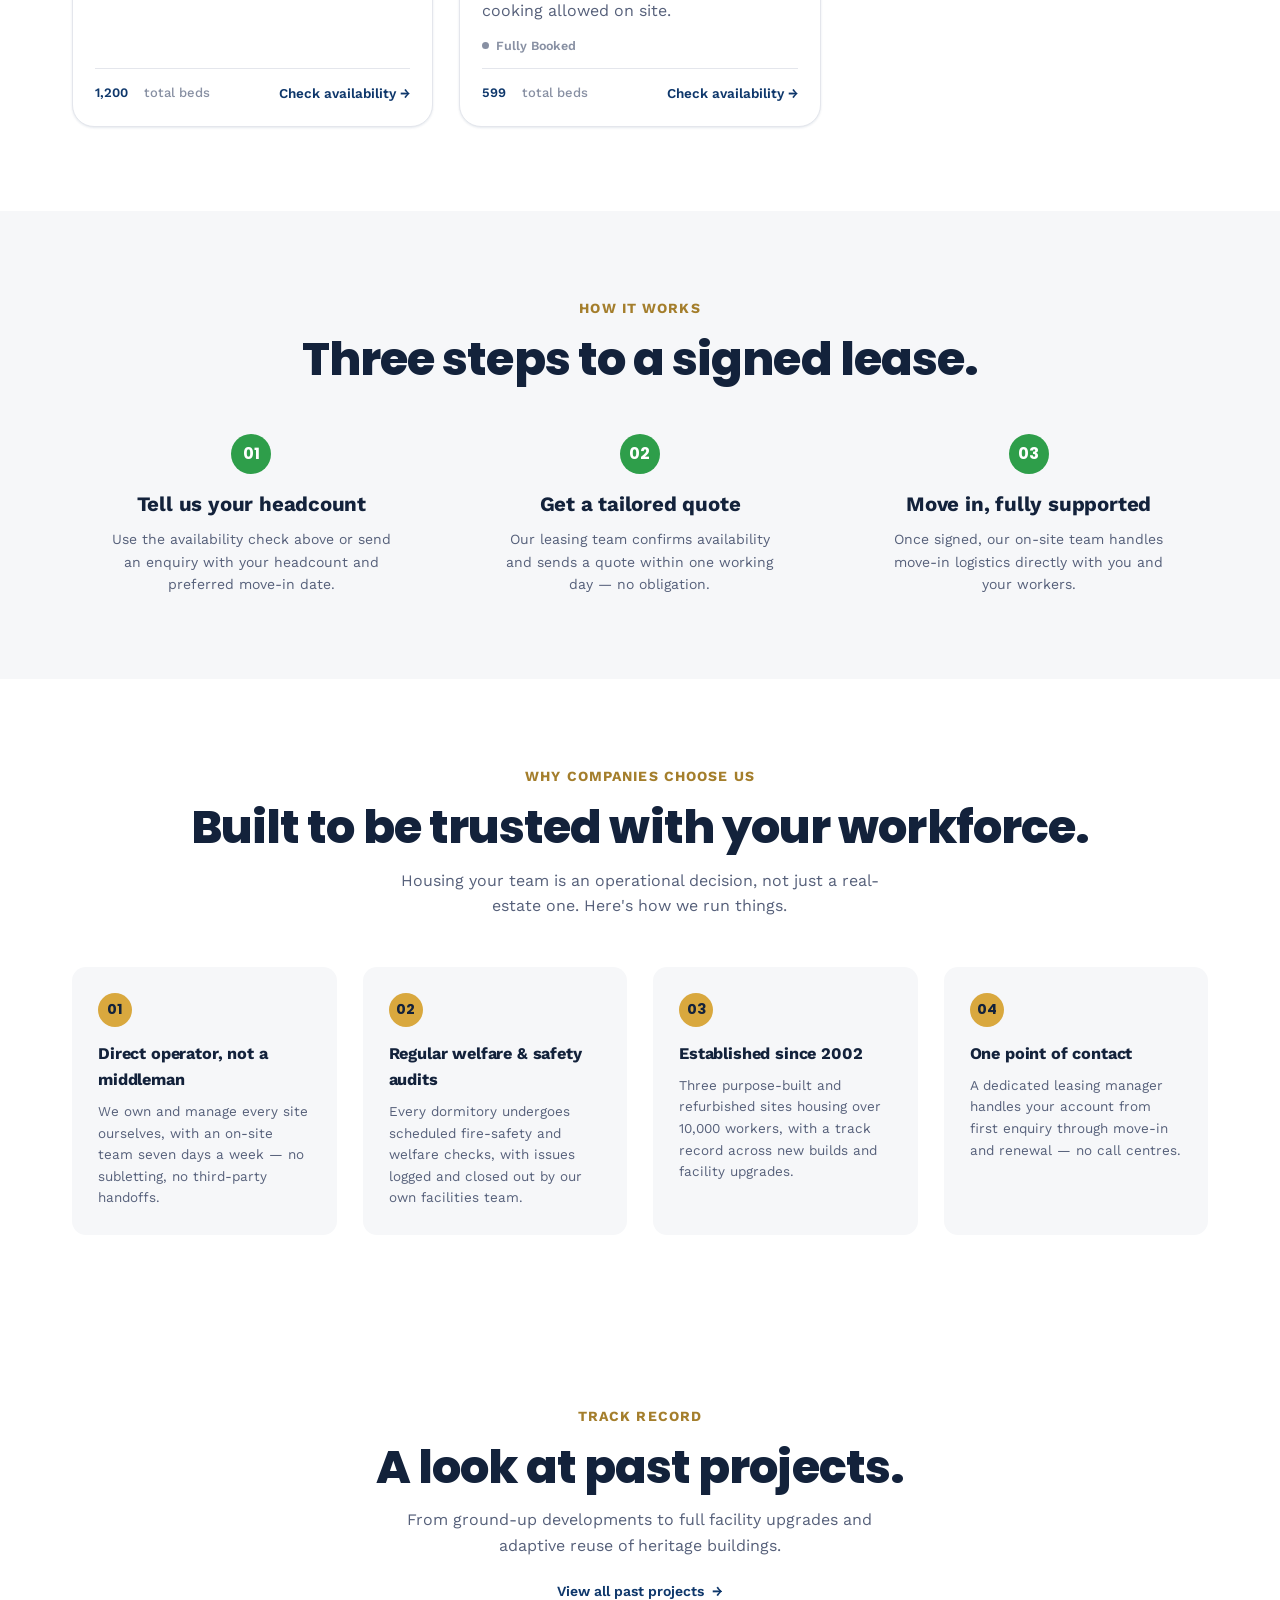
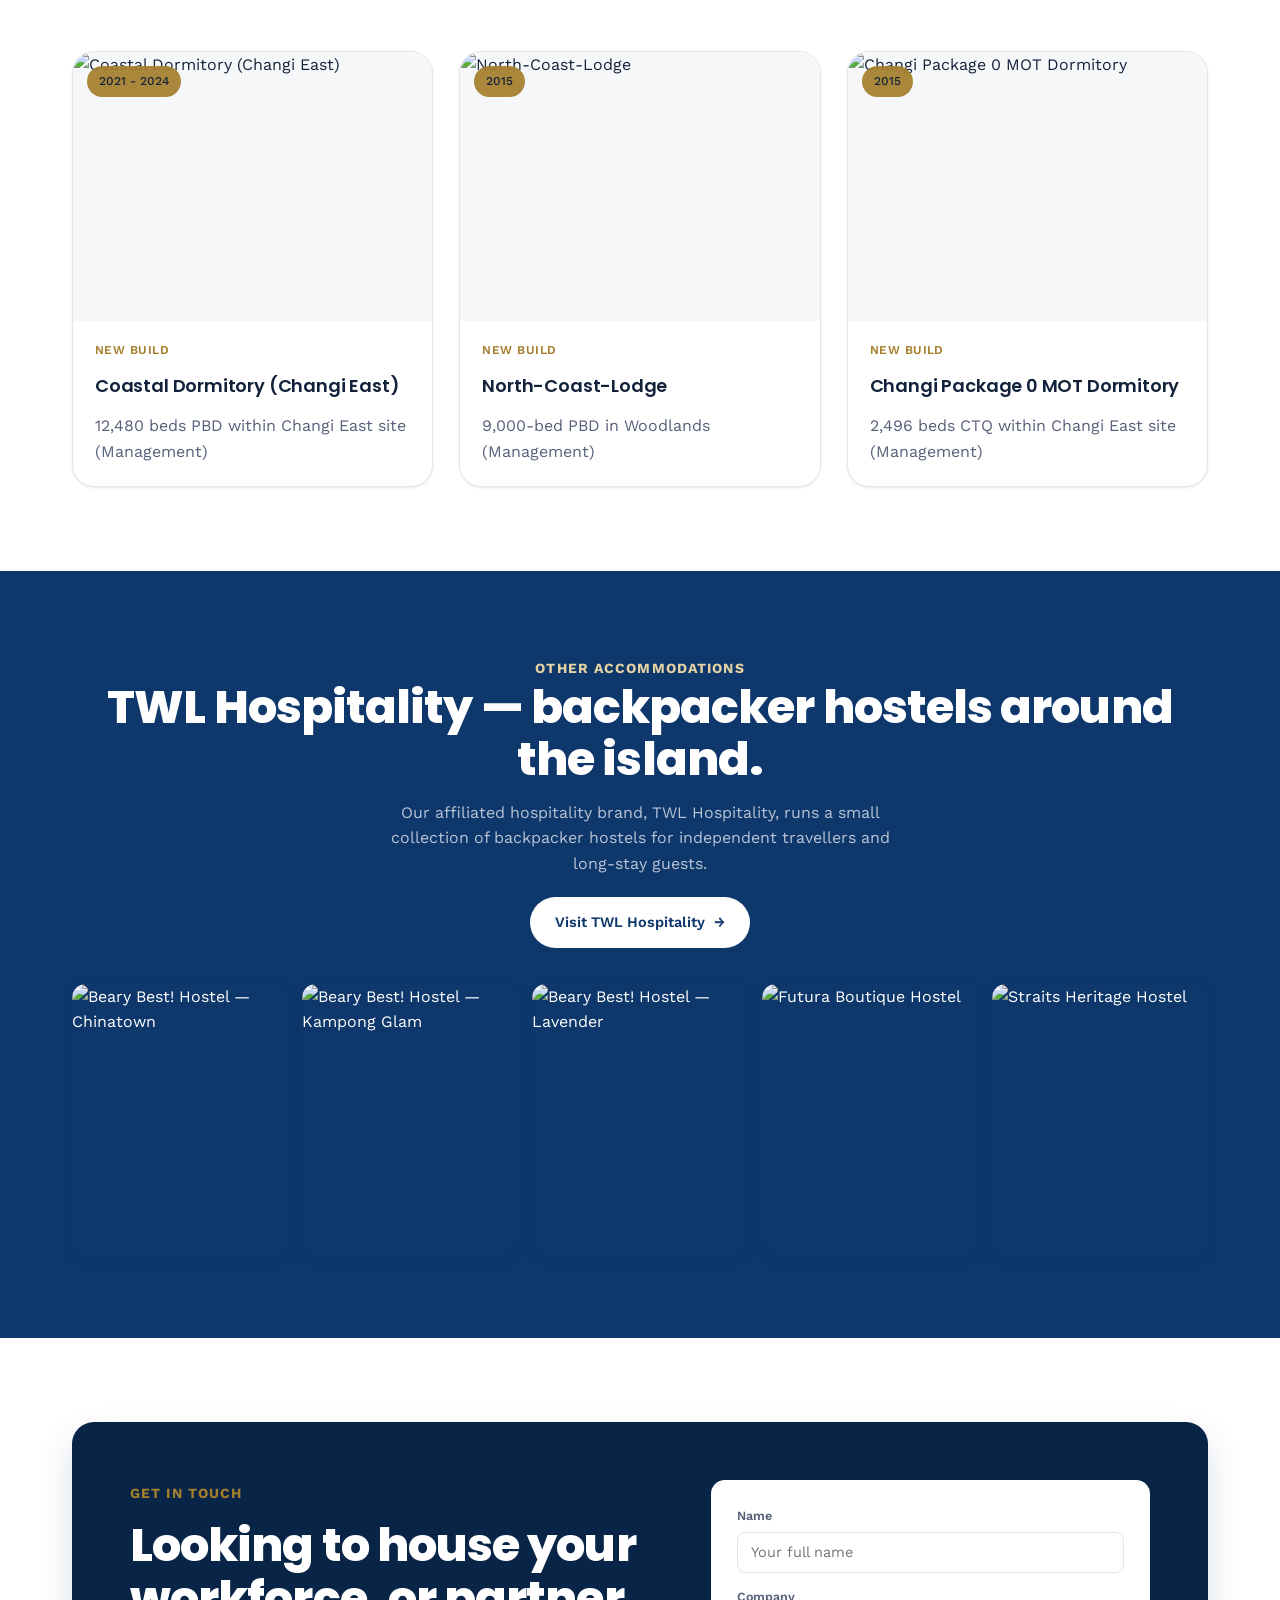
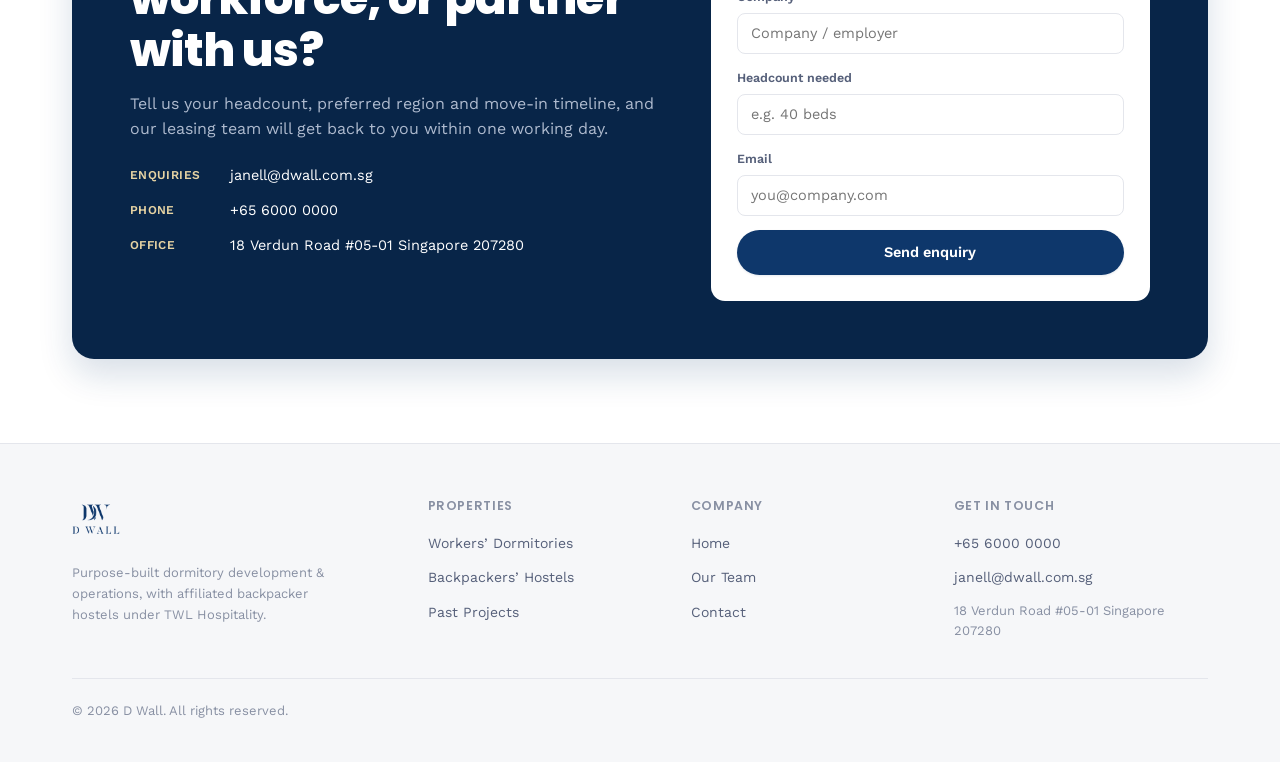
==== commit ffc6dc98: "Add files via upload" ====
--- a/index.html
+++ b/index.html
@@ -5,8 +5,17 @@
 <meta name="viewport" content="width=device-width, initial-scale=1.0">
 <title>D Wall — Purpose-Built Worker Dormitories, Singapore</title>
 <meta name="description" content="D Wall develops and operates purpose-built dormitories for Singapore's workforce, with affiliated backpacker hostels under TWL Hospitality.">
+<meta property="og:type" content="website">
+<meta property="og:title" content="D Wall — Purpose-Built Worker Dormitories, Singapore">
+<meta property="og:description" content="D Wall develops and operates purpose-built dormitories for Singapore's workforce, with affiliated backpacker hostels under TWL Hospitality.">
+<meta property="og:image" content="https://dwall.com.sg/assets/social-share.png">
+<meta property="og:url" content="https://dwall.com.sg/">
+<meta name="twitter:card" content="summary_large_image">
+<meta name="twitter:title" content="D Wall — Purpose-Built Worker Dormitories, Singapore">
+<meta name="twitter:description" content="D Wall develops and operates purpose-built dormitories for Singapore's workforce, with affiliated backpacker hostels under TWL Hospitality.">
+<meta name="twitter:image" content="https://dwall.com.sg/assets/social-share.png">
 <link rel="icon" type="image/png" href="assets/logo.png">
-<link rel="stylesheet" href="css/styles.css?v=20">
+<link rel="stylesheet" href="css/styles.css?v=22">
 <link rel="stylesheet" href="https://cdnjs.cloudflare.com/ajax/libs/leaflet/1.9.4/leaflet.min.css">
 </head>
 <body>
@@ -38,7 +47,7 @@
     <div class="hero-grid">
       <div class="hero-copy">
         <span class="index-label">Established since 2002</span>
-        <h1 style="margin-top:16px;">Your Preferred Dormitory Accommodation Provider</h1>
+        <h1 style="margin-top:16px;">Your Preferred <span class="hl-yellow">Dormitory Accommodation</span> Provider</h1>
         <p class="lead">D Wall develops and operates dormitories designed around how people actually live and work — safe, well-run, and close to where the job is.</p>
         <div class="hero-actions">
           <a href="#contact" class="btn btn-outline">Talk to our leasing team</a>
@@ -168,7 +177,7 @@
         <h2 style="margin-top:14px;">Looking to house your workforce, or partner with us?</h2>
         <p style="margin-top:14px;">Tell us your headcount, preferred region and move-in timeline, and our leasing team will get back to you within one working day.</p>
         <ul class="contact-list">
-          <li><b>Enquiries</b> <a href="mailto:janell@dwall.sg" style="color:inherit;">janell@dwall.sg</a></li>
+          <li><b>Enquiries</b> <a href="mailto:janell@dwall.com.sg" style="color:inherit;">janell@dwall.com.sg</a></li>
           <li><b>Phone</b> <a href="tel:+6560000000" style="color:inherit;">+65 6000 0000</a></li>
           <li><b>Office</b> 18 Verdun Road #05-01 Singapore 207280</li>
         </ul>
@@ -228,7 +237,7 @@
         <h4>Get in touch</h4>
         <div class="footer-links">
           <a href="tel:+6560000000">+65 6000 0000</a>
-          <a href="mailto:janell@dwall.sg">janell@dwall.sg</a>
+          <a href="mailto:janell@dwall.com.sg">janell@dwall.com.sg</a>
           <span class="footer-meta">18 Verdun Road #05-01 Singapore 207280</span>
         </div>
       </div>
@@ -239,9 +248,9 @@
   </div>
 </footer>
 
-<script src="js/site-config.js?v=20"></script>
-<script src="js/load-content.js?v=20"></script>
-<script src="js/main.js?v=20"></script>
+<script src="js/site-config.js?v=22"></script>
+<script src="js/load-content.js?v=22"></script>
+<script src="js/main.js?v=22"></script>
 <script>
 window.CONTENT_READY.then(function(){
   function dormCardHTML(d, i){
@@ -334,6 +343,6 @@
 }); // end CONTENT_READY.then
 </script>
 <script src="https://cdnjs.cloudflare.com/ajax/libs/leaflet/1.9.4/leaflet.min.js"></script>
-<script src="js/site-map.js?v=20"></script>
+<script src="js/site-map.js?v=22"></script>
 </body>
 </html>
--- a/css/styles.css
+++ b/css/styles.css
@@ -323,7 +323,7 @@
 .other-accom-banner .desc{ max-width:52ch; margin:14px auto 0; }
 
 .hostel-photo-grid{
-  display:grid; grid-template-columns: repeat(4, 1fr); gap: 14px;
+  display:grid; grid-template-columns: repeat(5, 1fr); gap: 14px;
   margin-top: 36px;
 }
 .hostel-photo{
@@ -332,7 +332,10 @@
 }
 .hostel-photo:hover{ transform: translateY(-4px); }
 .hostel-photo img{ width:100%; height:100%; object-fit:cover; }
-@media (max-width: 760px){
+@media (max-width: 980px){
+  .hostel-photo-grid{ grid-template-columns: repeat(3, 1fr); }
+}
+@media (max-width: 640px){
   .hostel-photo-grid{ grid-template-columns: repeat(2, 1fr); }
 }
 
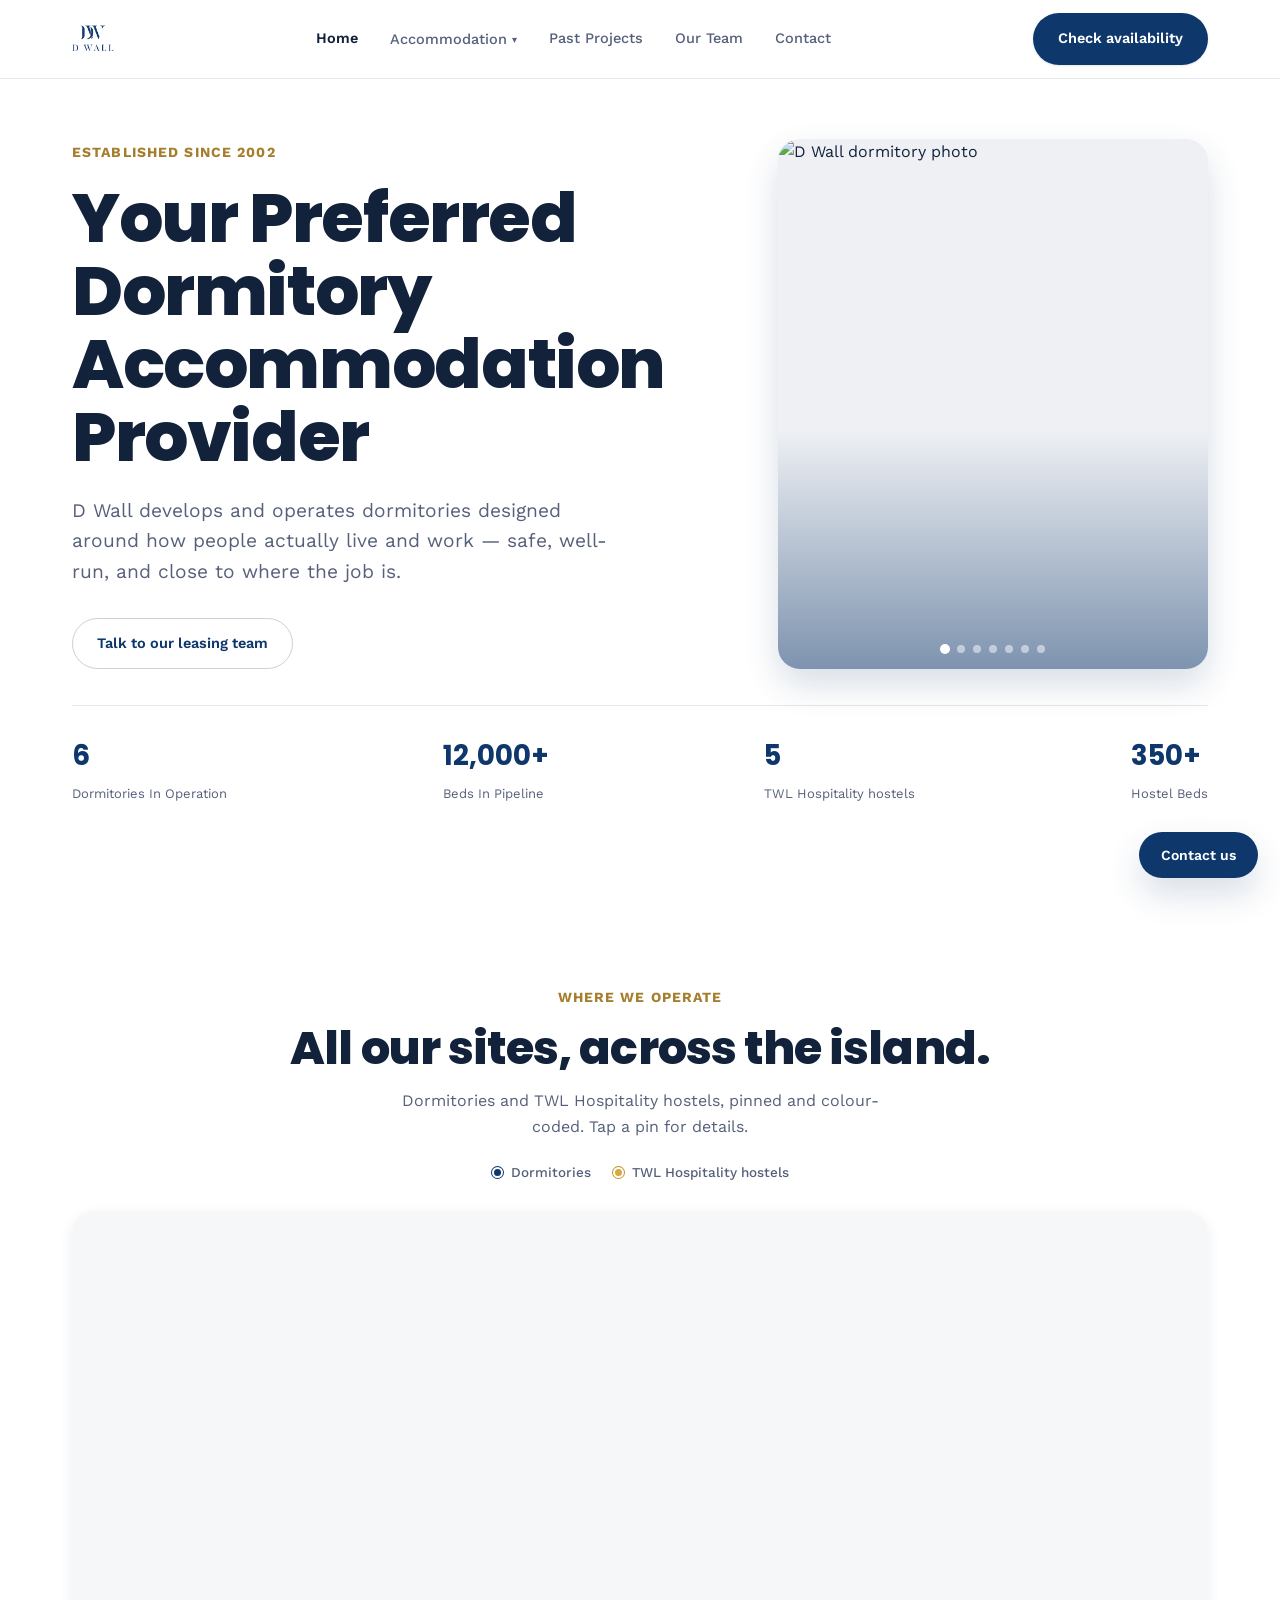
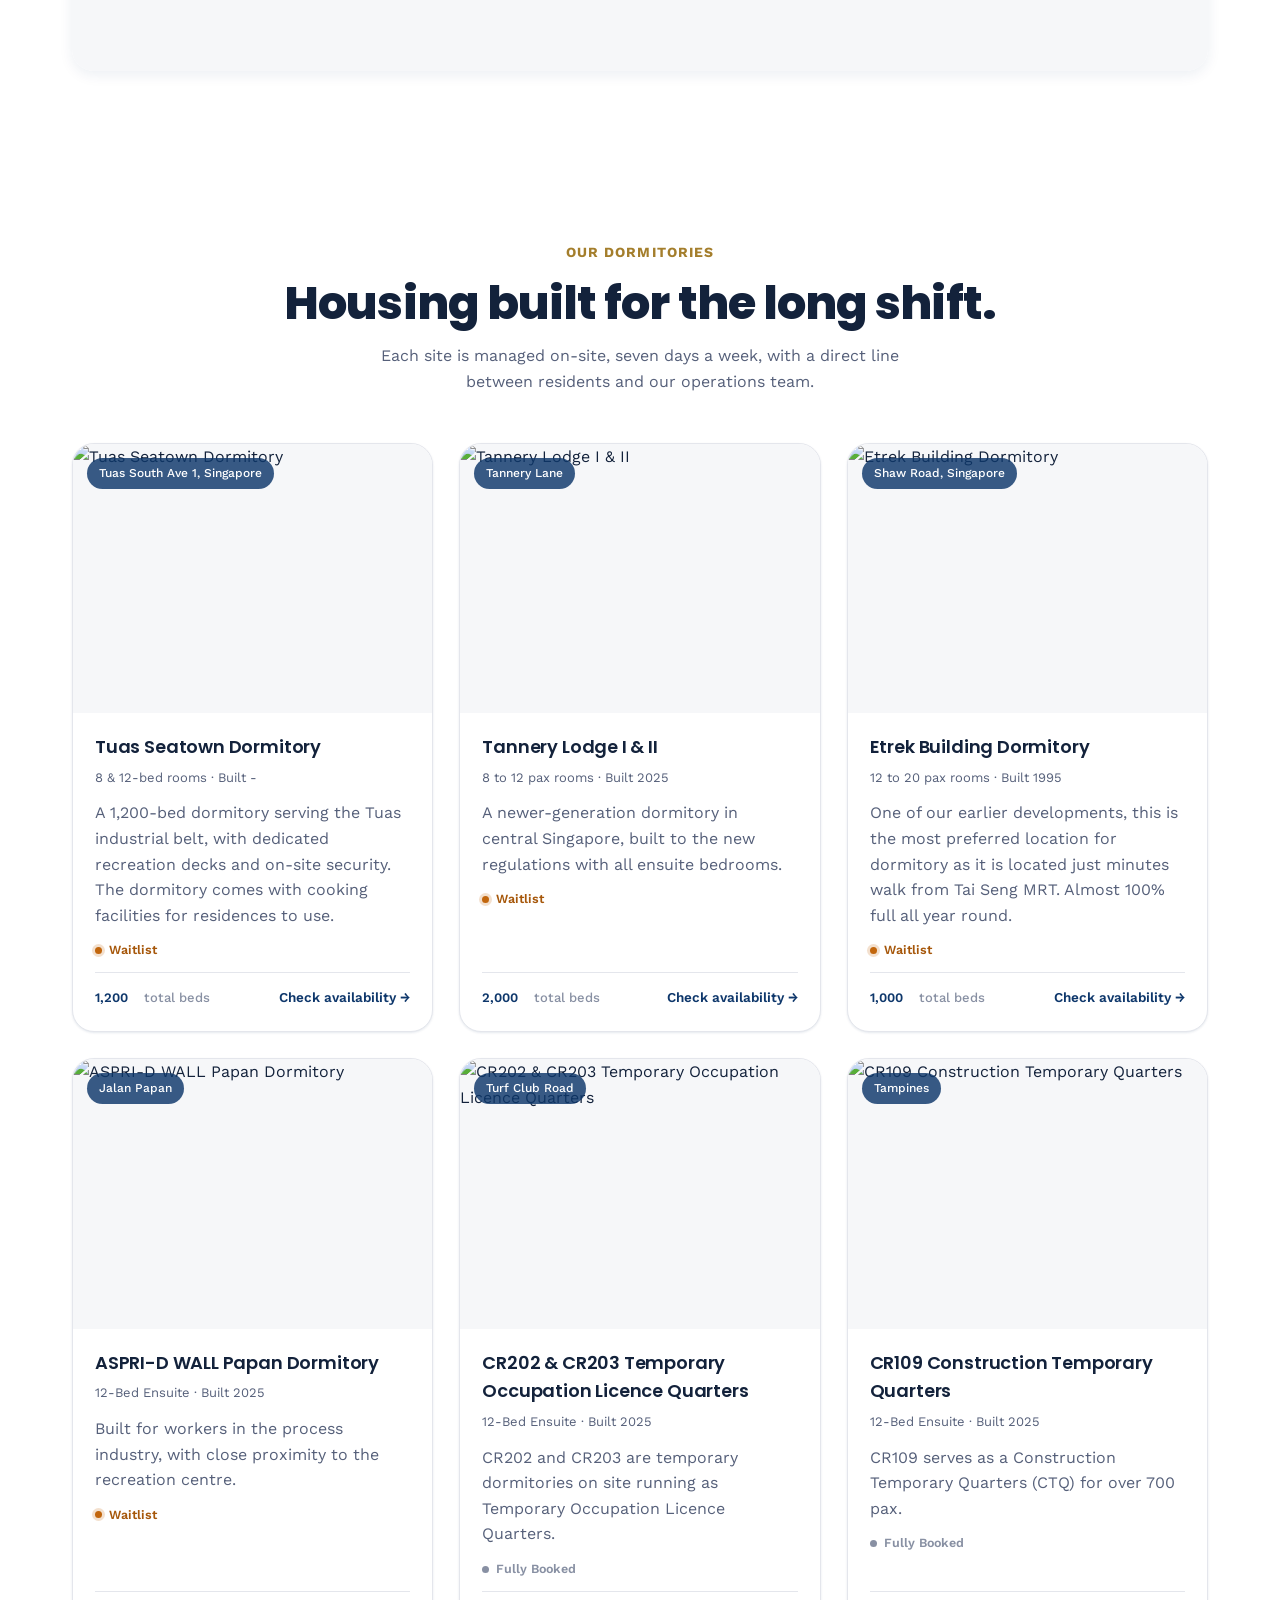
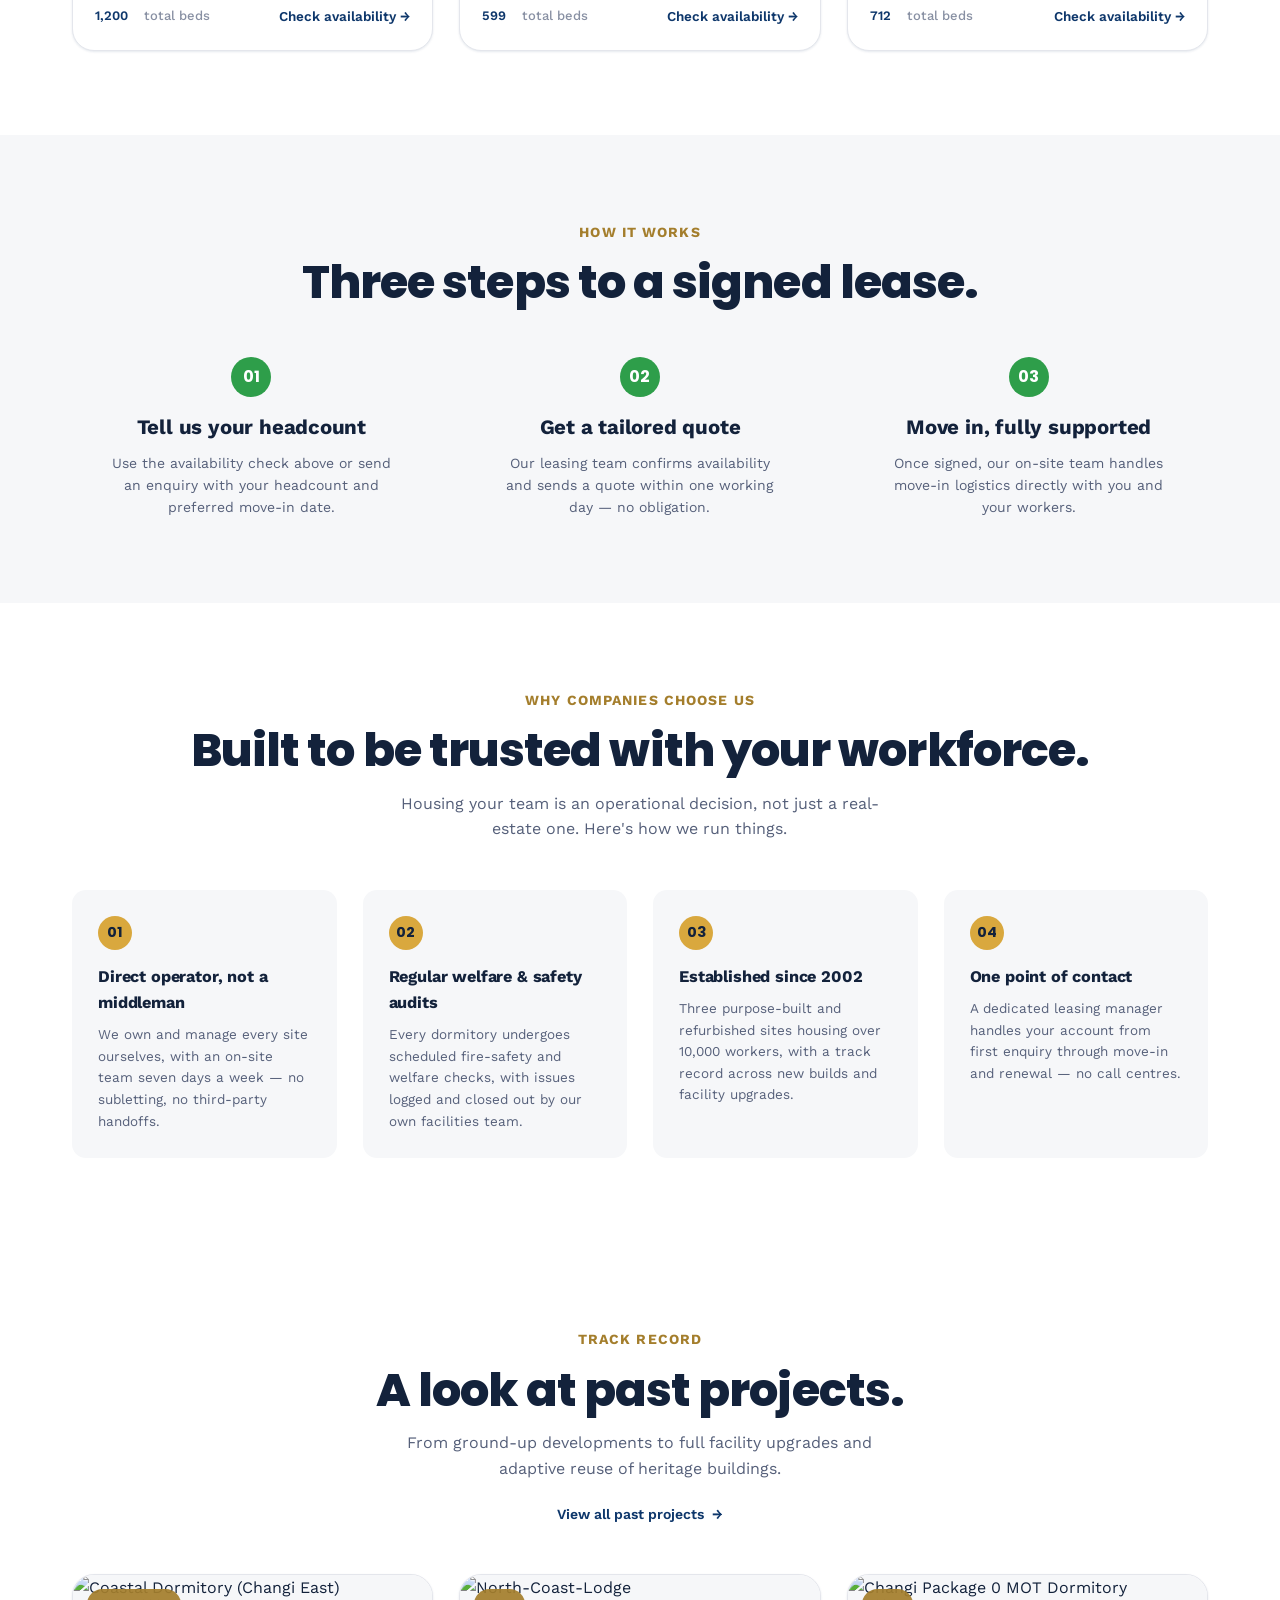
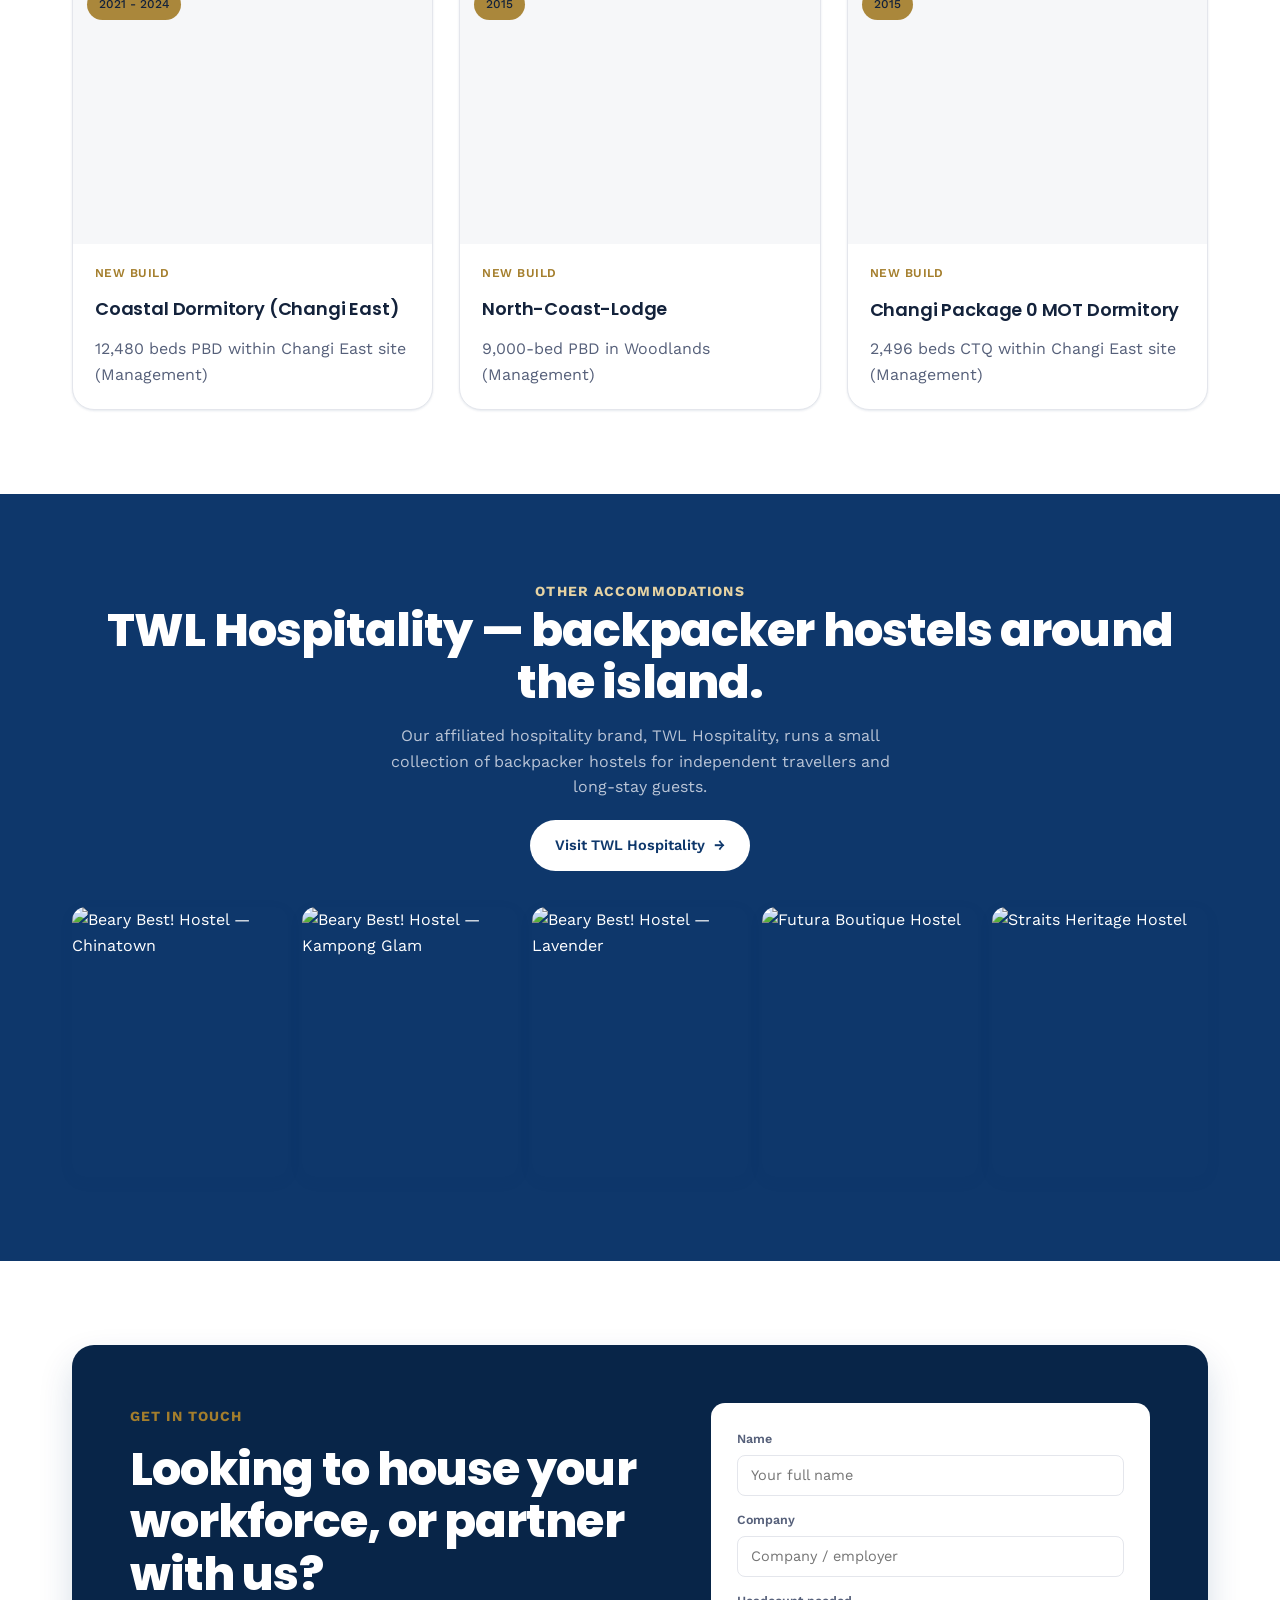
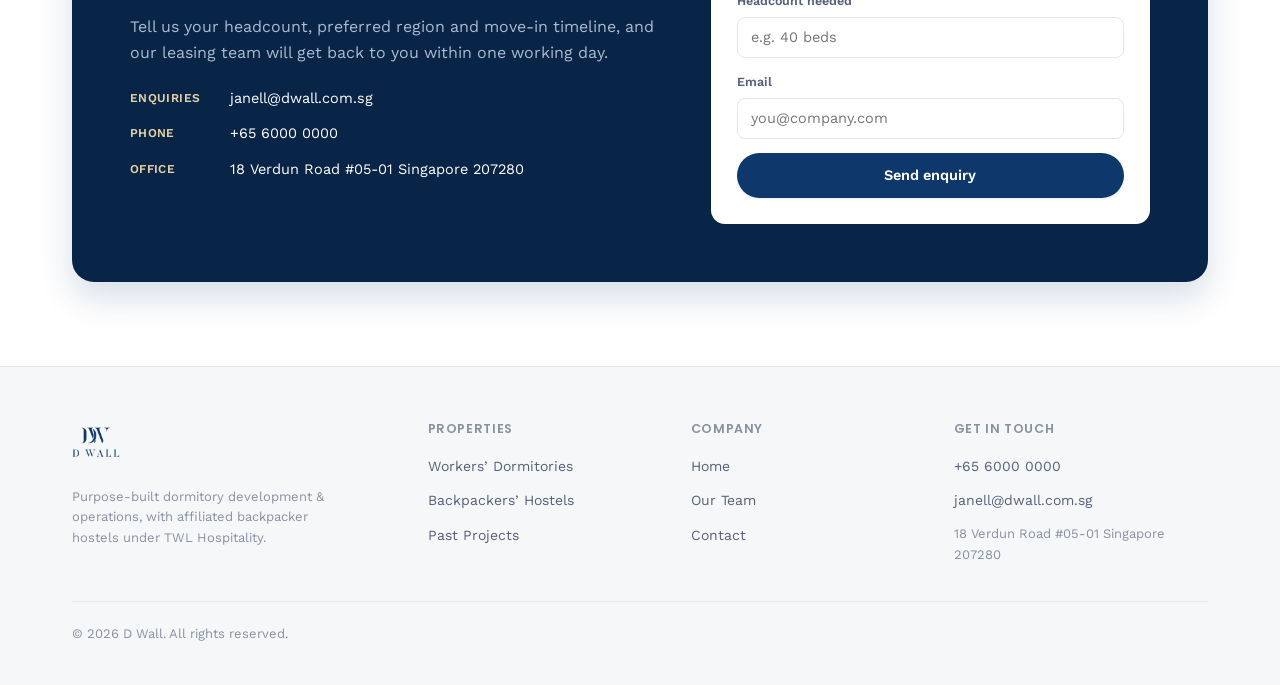
==== commit 205b7218: "Update index.html" ====
--- a/index.html
+++ b/index.html
@@ -60,9 +60,10 @@
     </div>
 
     <div class="hero-stats-bar">
-      <div class="hero-stat-inline"><span class="num">3</span><span class="cap">Dormitories operated</span></div>
-      <div class="hero-stat-inline"><span class="num">10,500+</span><span class="cap">Beds under management</span></div>
-      <div class="hero-stat-inline"><span class="num">4</span><span class="cap">TWL Hospitality hostels</span></div>
+      <div class="hero-stat-inline"><span class="num">6</span><span class="cap">Dormitories In Operation</span></div>
+      <div class="hero-stat-inline"><span class="num">12,000+</span><span class="cap">Beds In Pipeline</span></div>
+      <div class="hero-stat-inline"><span class="num">5</span><span class="cap">TWL Hospitality hostels</span></div>
+      <div class="hero-stat-inline"><span class="num">350+</span><span class="cap">Hostel Beds</span></div>
     </div>
   </div>
 </header>
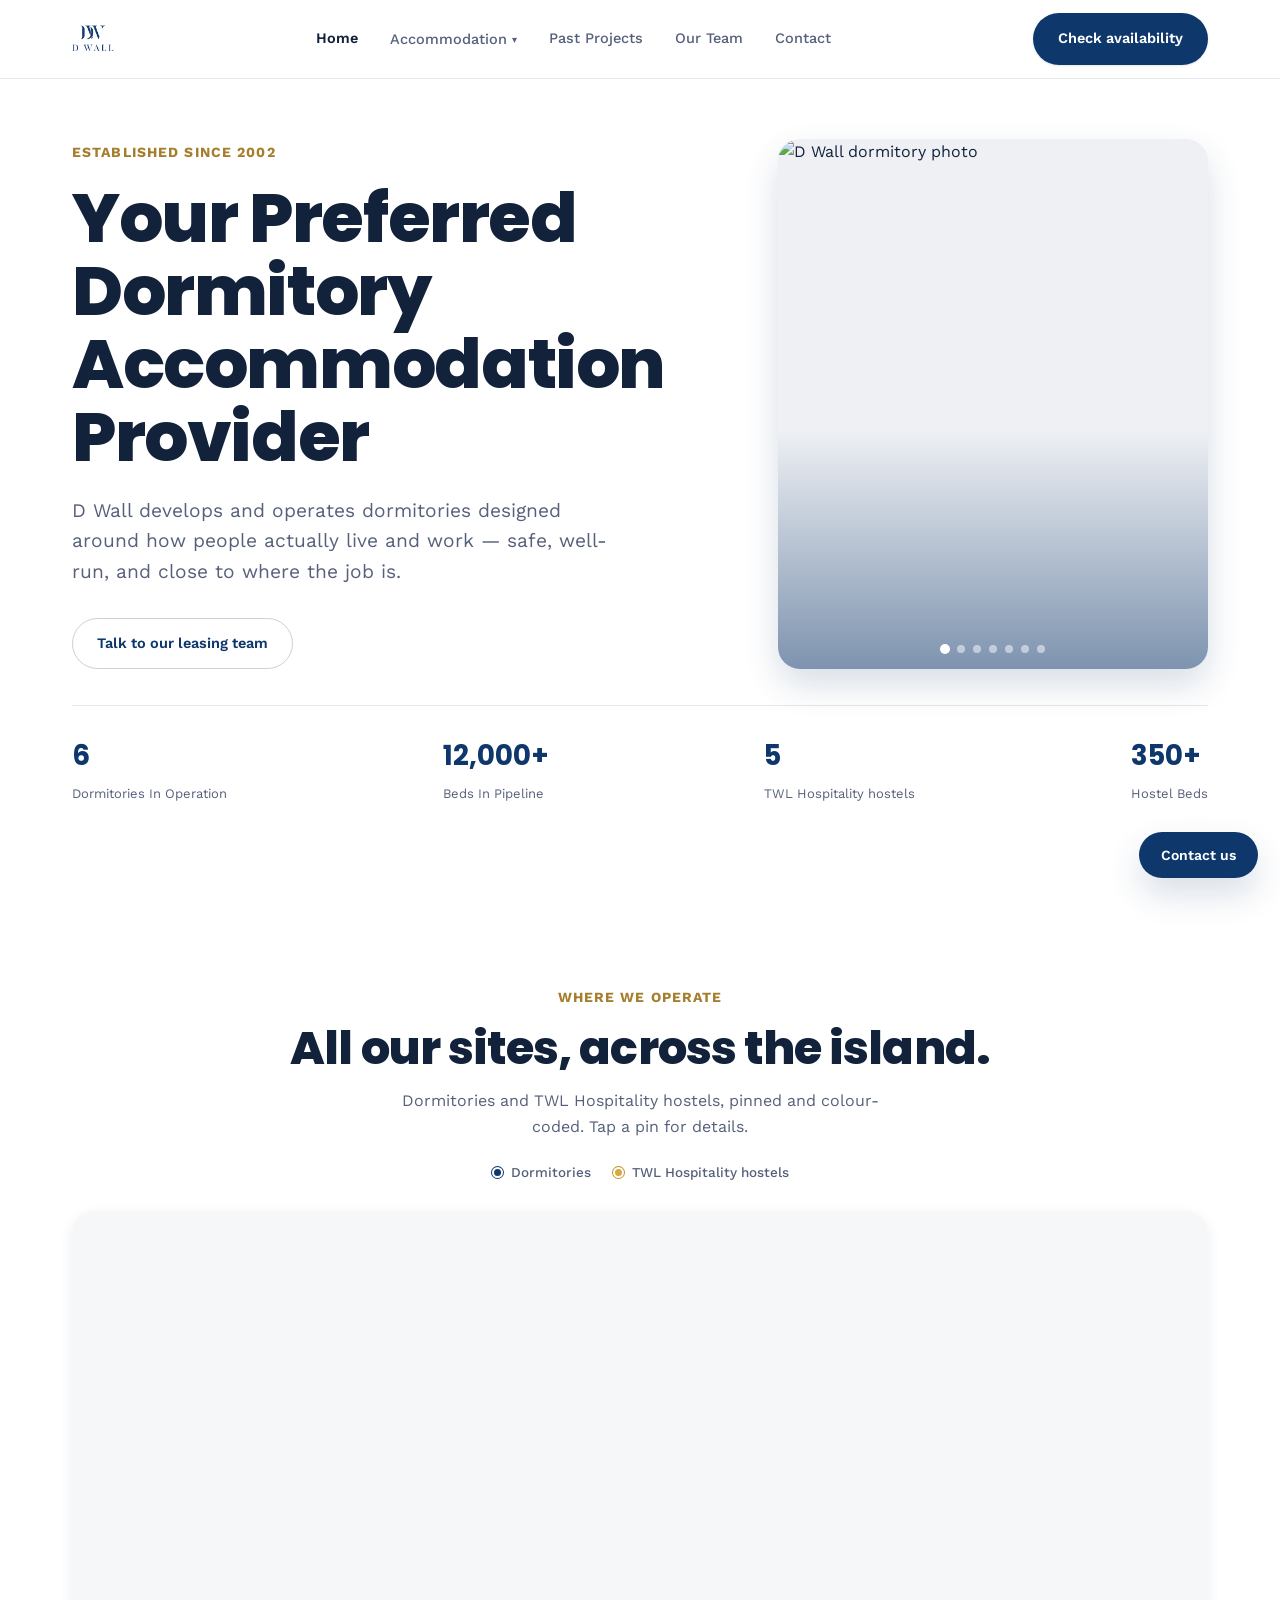
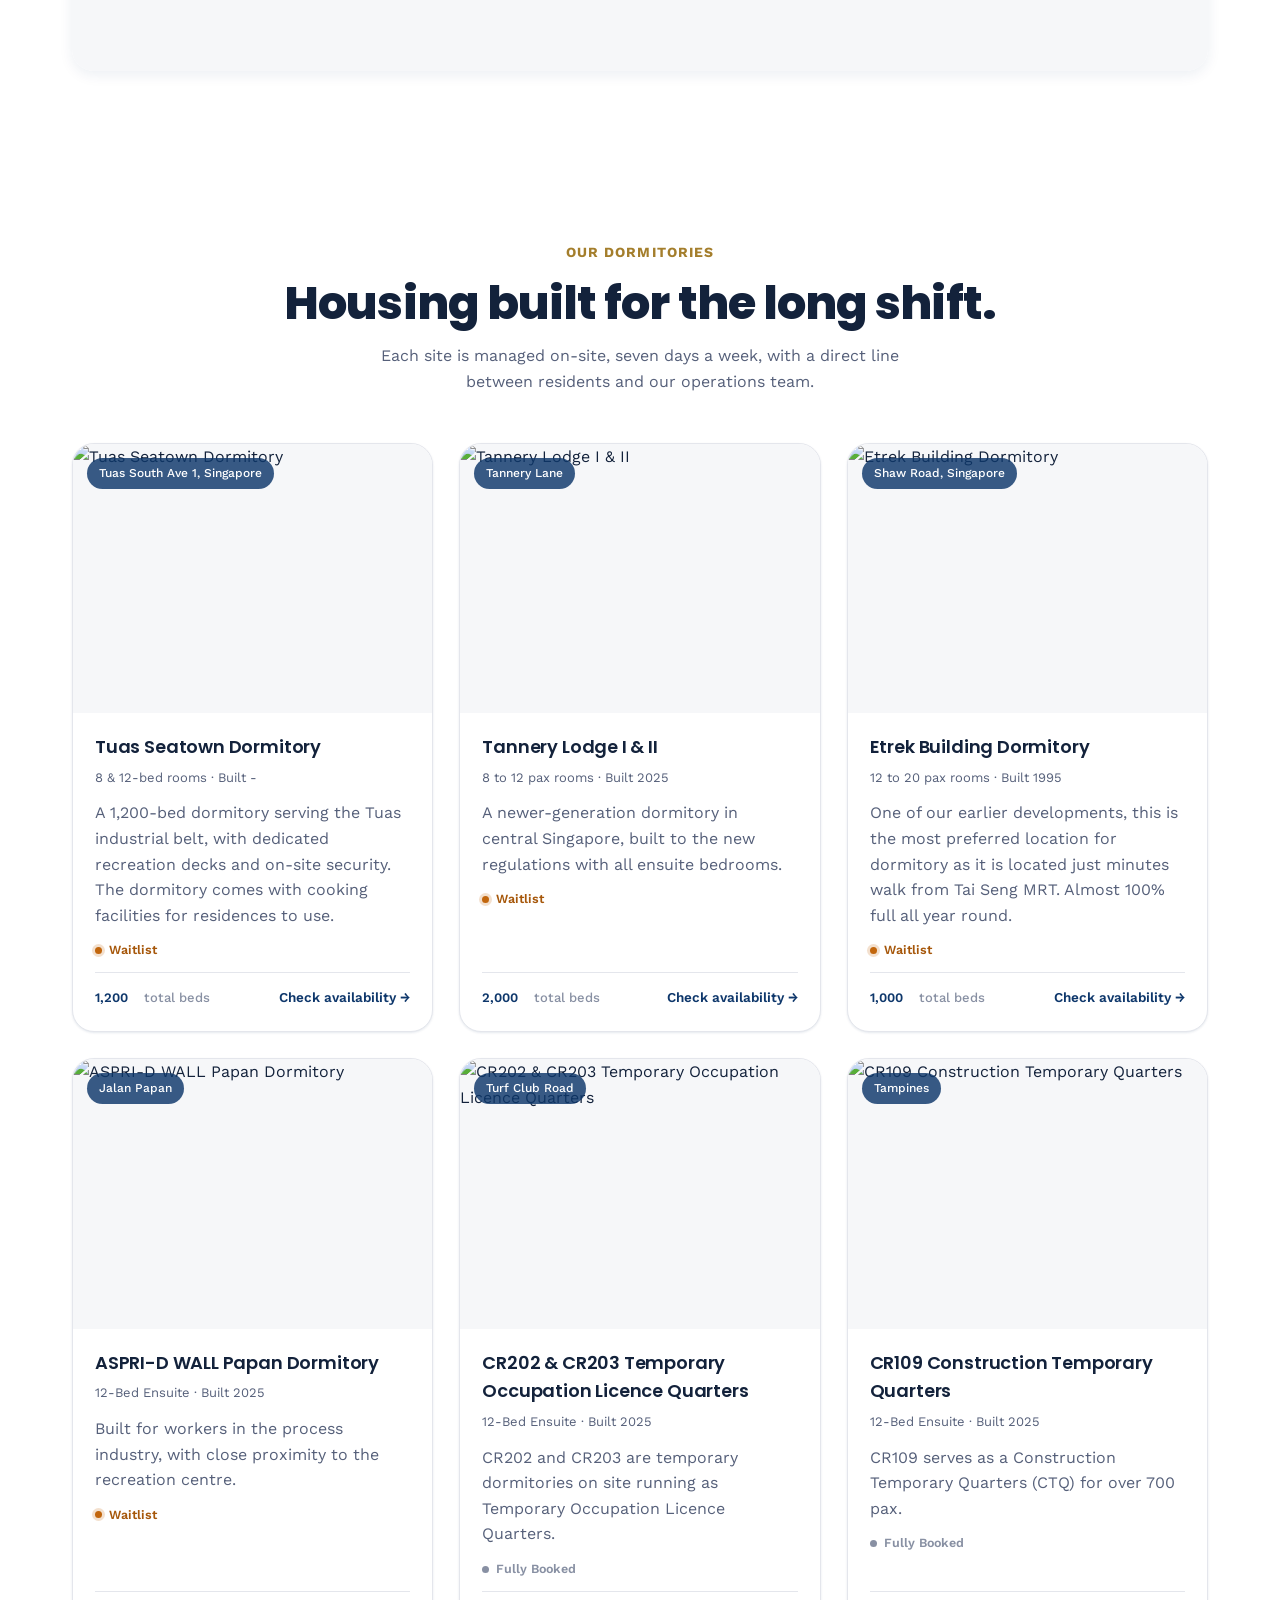
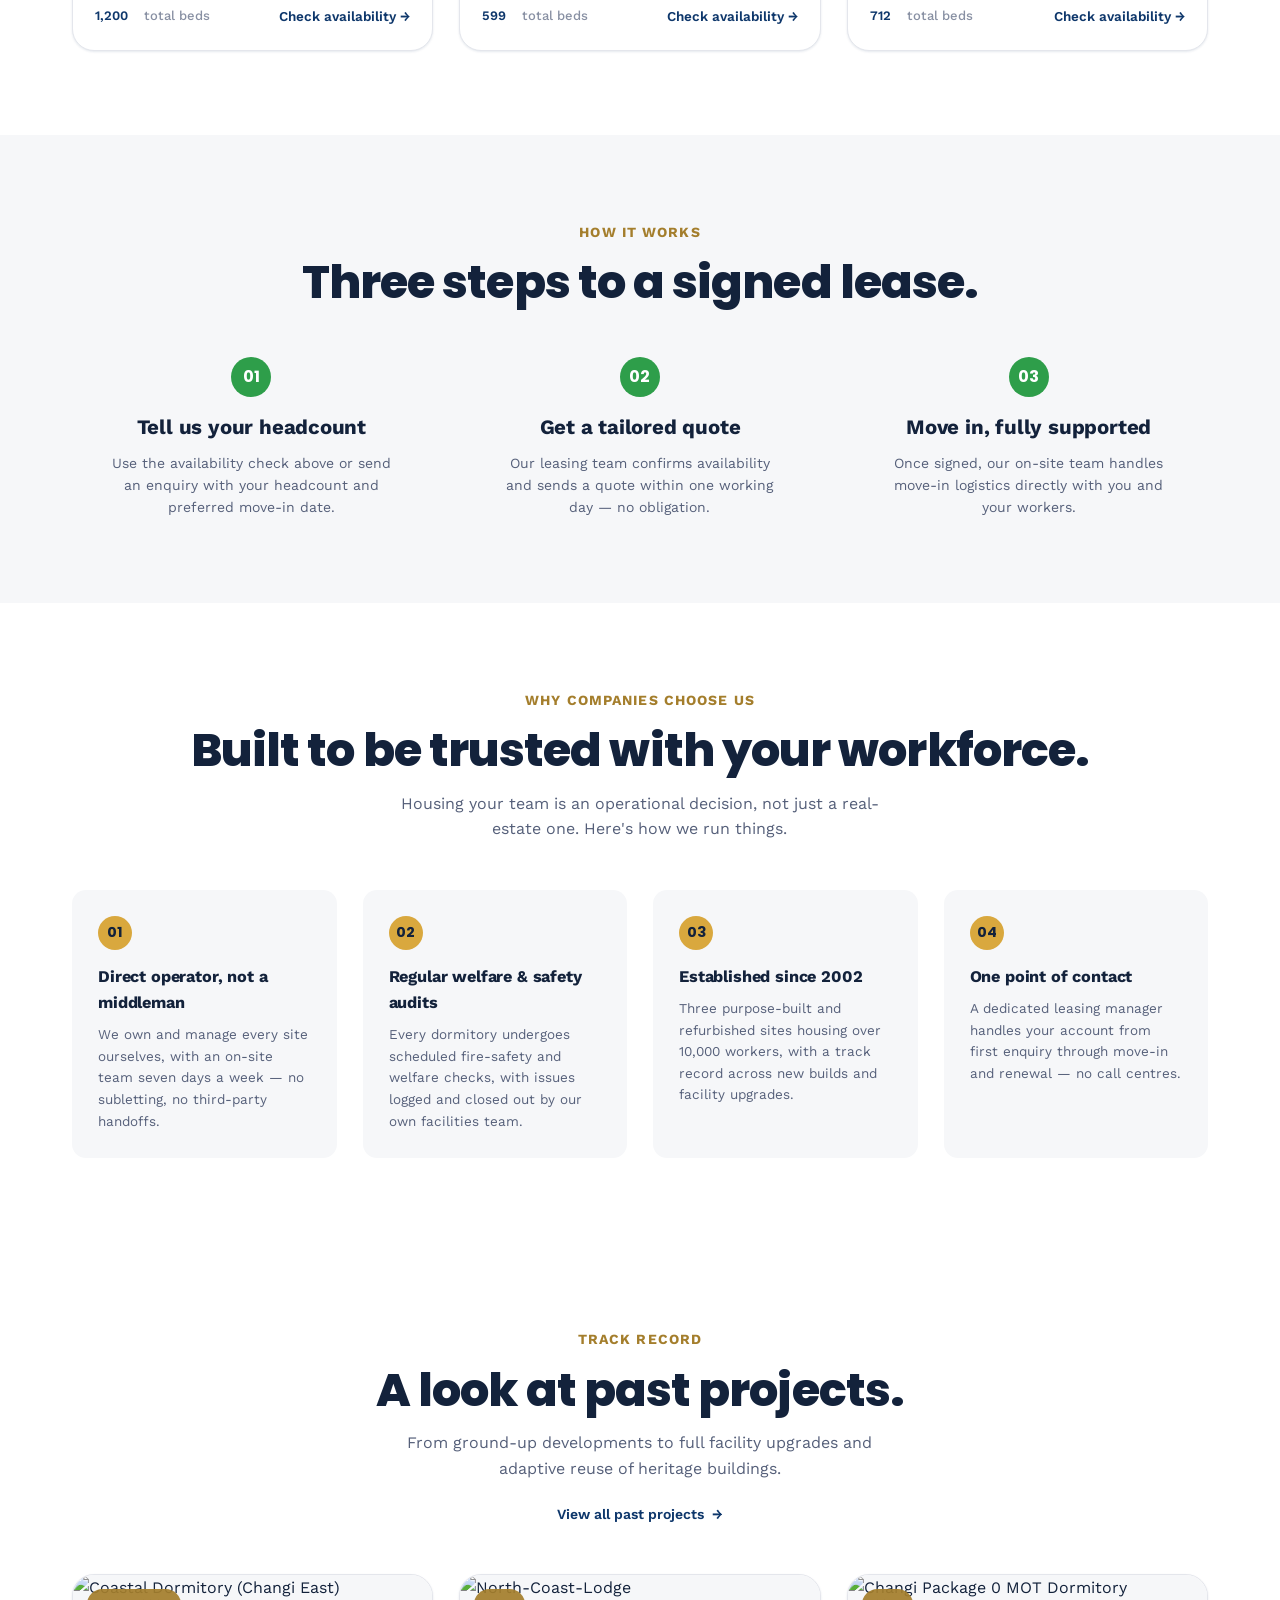
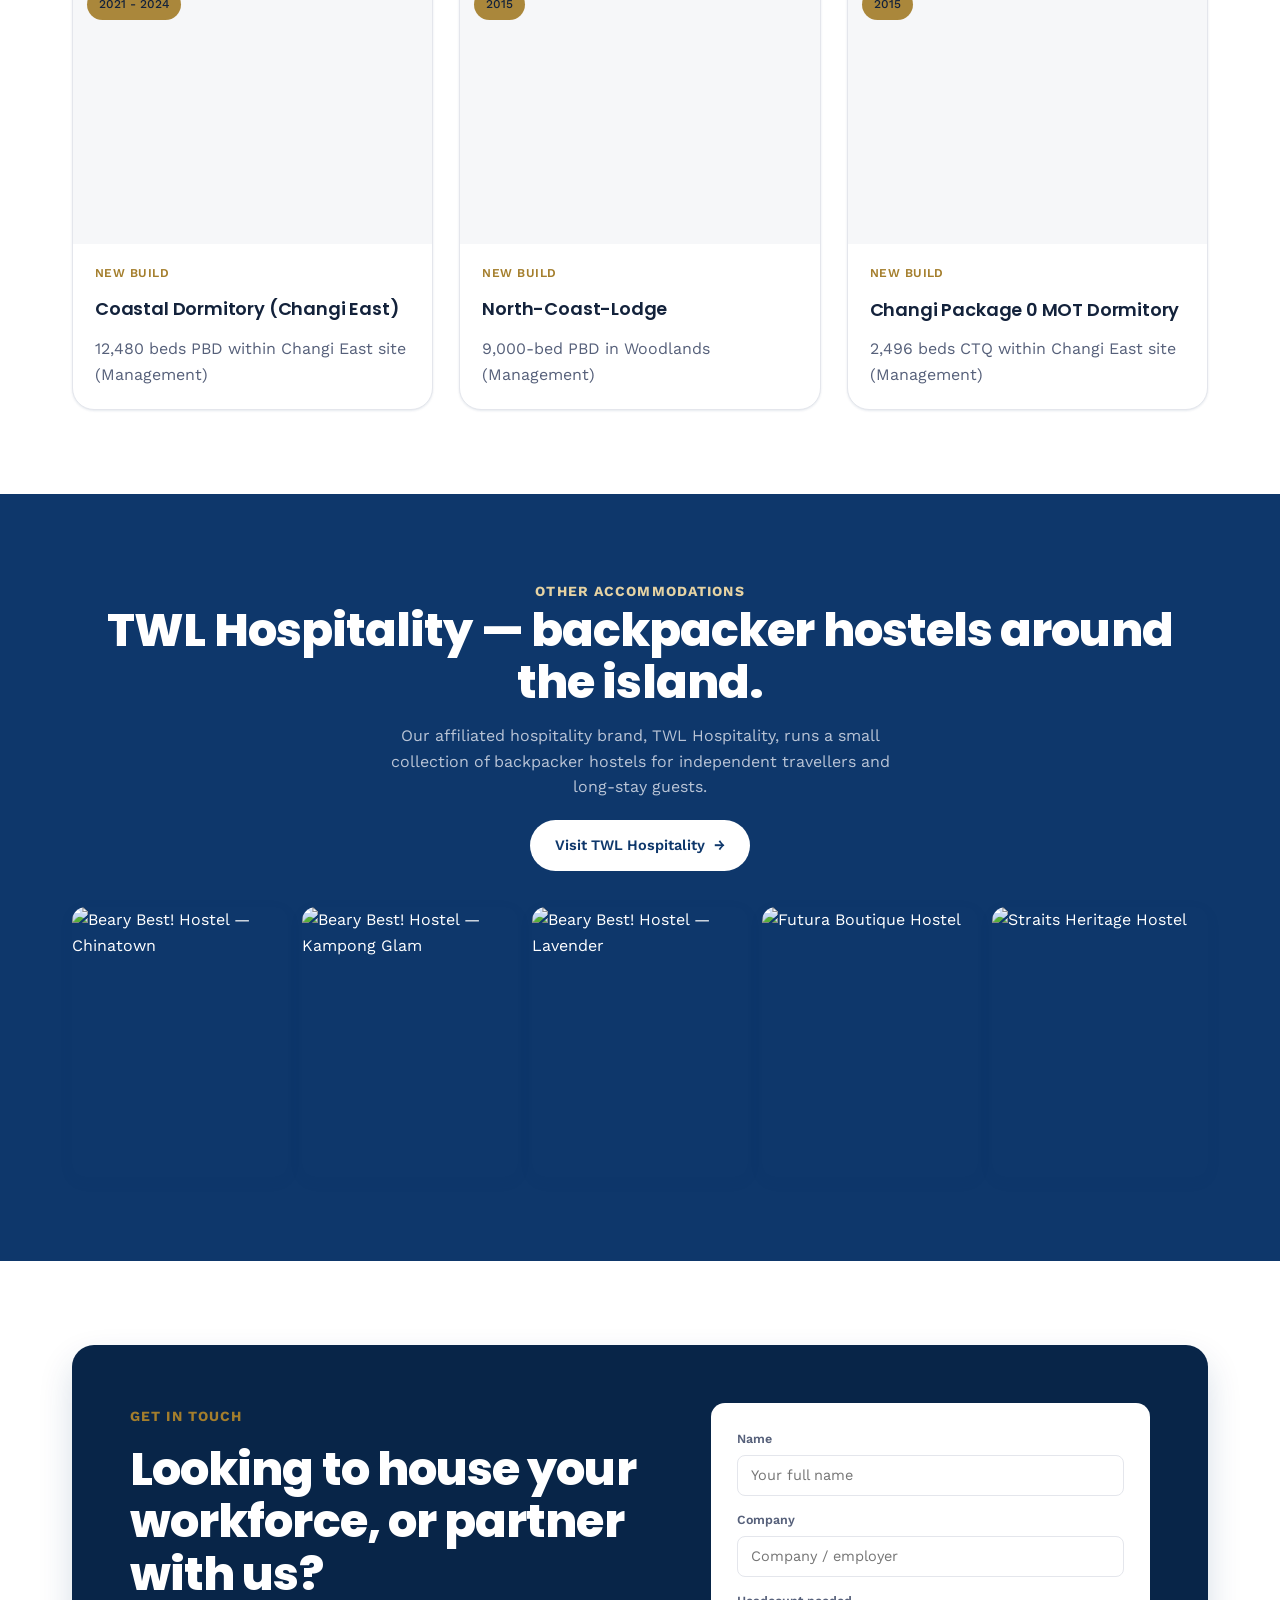
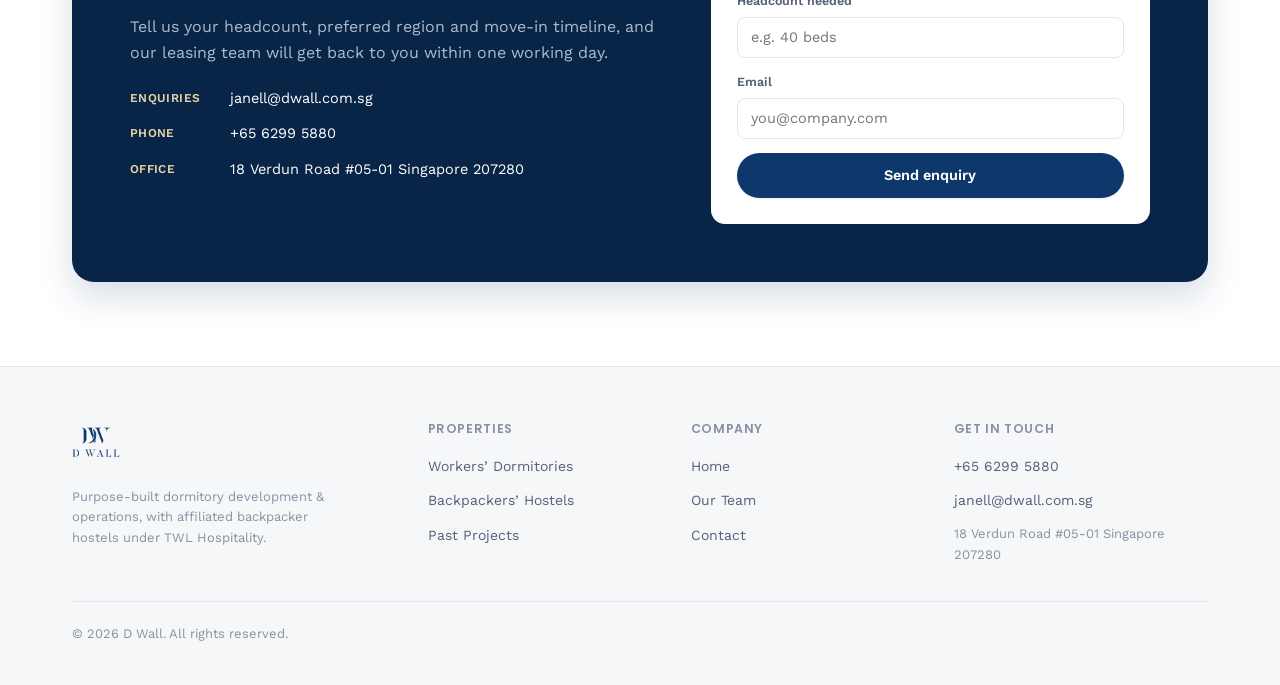
==== commit 0fd9b4db: "Update index.html" ====
--- a/index.html
+++ b/index.html
@@ -179,7 +179,7 @@
         <p style="margin-top:14px;">Tell us your headcount, preferred region and move-in timeline, and our leasing team will get back to you within one working day.</p>
         <ul class="contact-list">
           <li><b>Enquiries</b> <a href="mailto:janell@dwall.com.sg" style="color:inherit;">janell@dwall.com.sg</a></li>
-          <li><b>Phone</b> <a href="tel:+6560000000" style="color:inherit;">+65 6000 0000</a></li>
+          <li><b>Phone</b> <a href="tel:+6562995880" style="color:inherit;">+65 6299 5880</a></li>
           <li><b>Office</b> 18 Verdun Road #05-01 Singapore 207280</li>
         </ul>
       </div>
@@ -237,7 +237,7 @@
       <div class="footer-col">
         <h4>Get in touch</h4>
         <div class="footer-links">
-          <a href="tel:+6560000000">+65 6000 0000</a>
+          <a href="tel:+6562995880">+65 6299 5880</a>
           <a href="mailto:janell@dwall.com.sg">janell@dwall.com.sg</a>
           <span class="footer-meta">18 Verdun Road #05-01 Singapore 207280</span>
         </div>
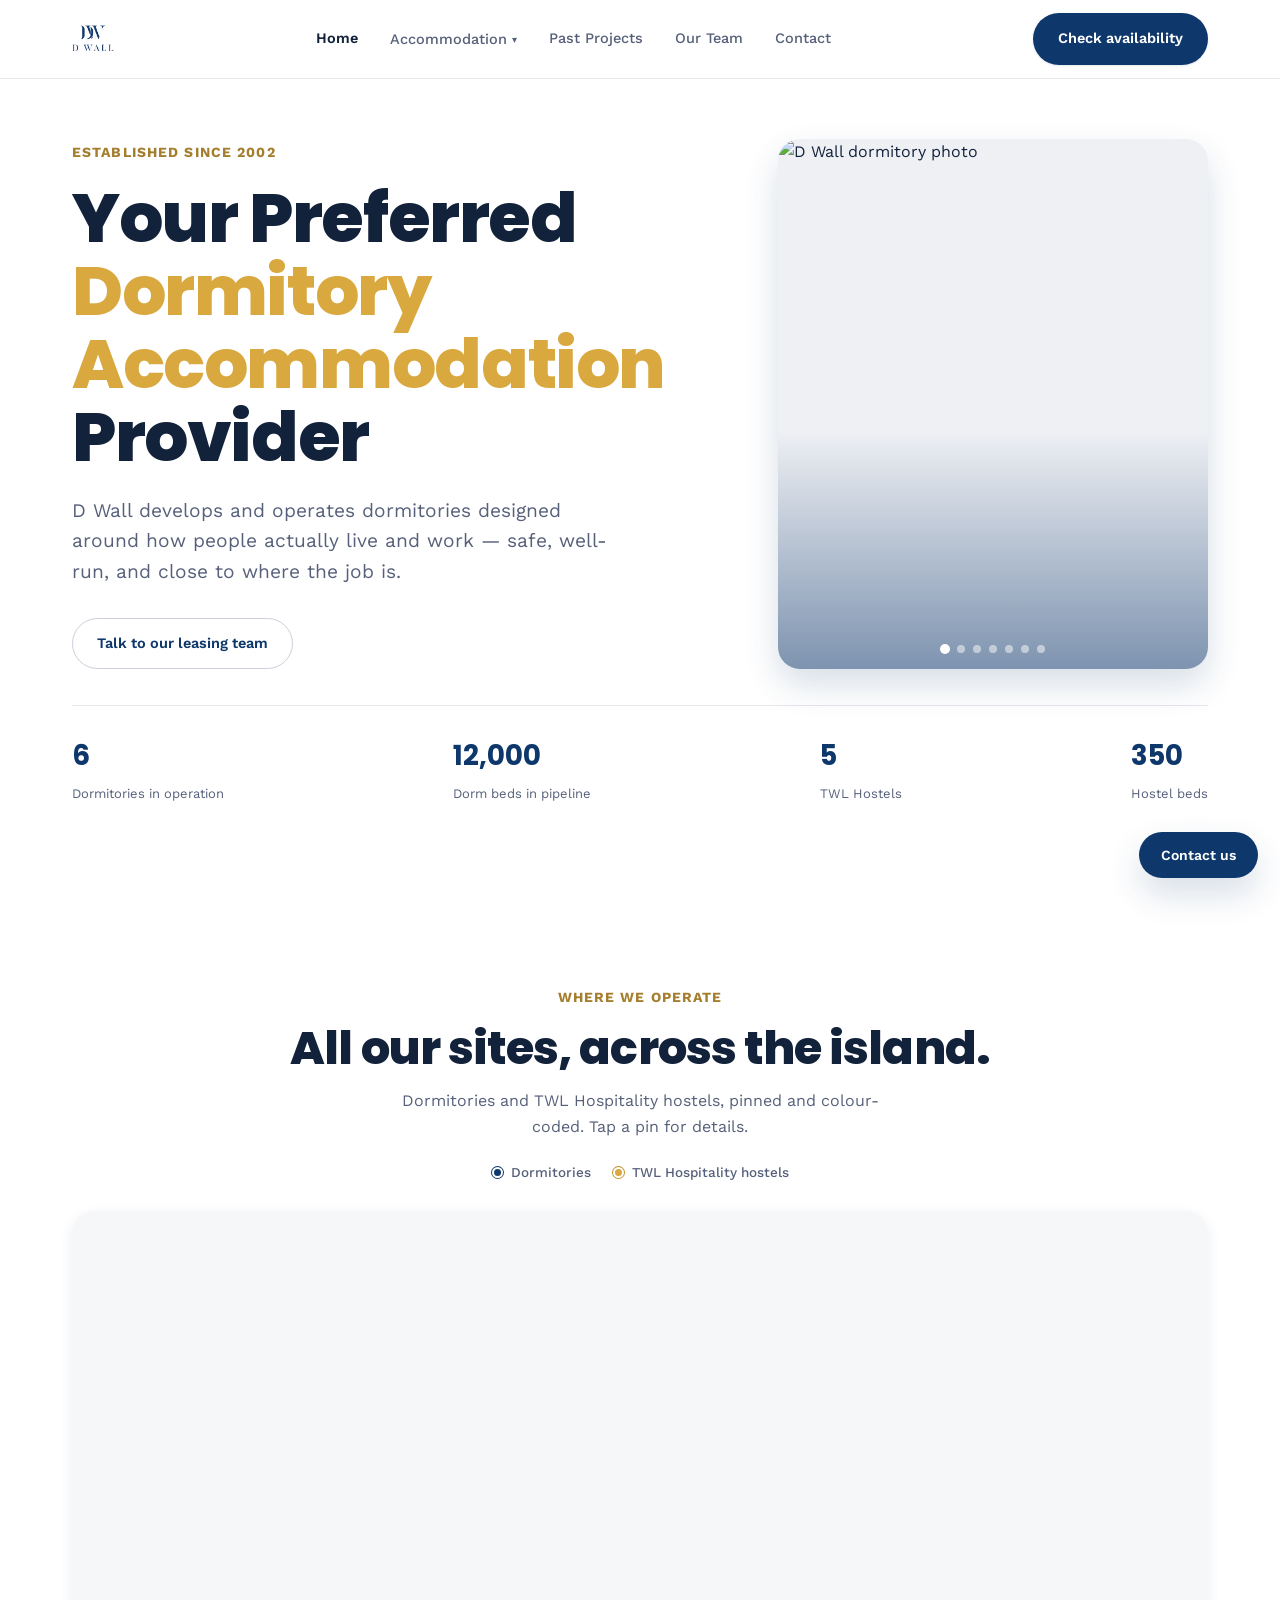
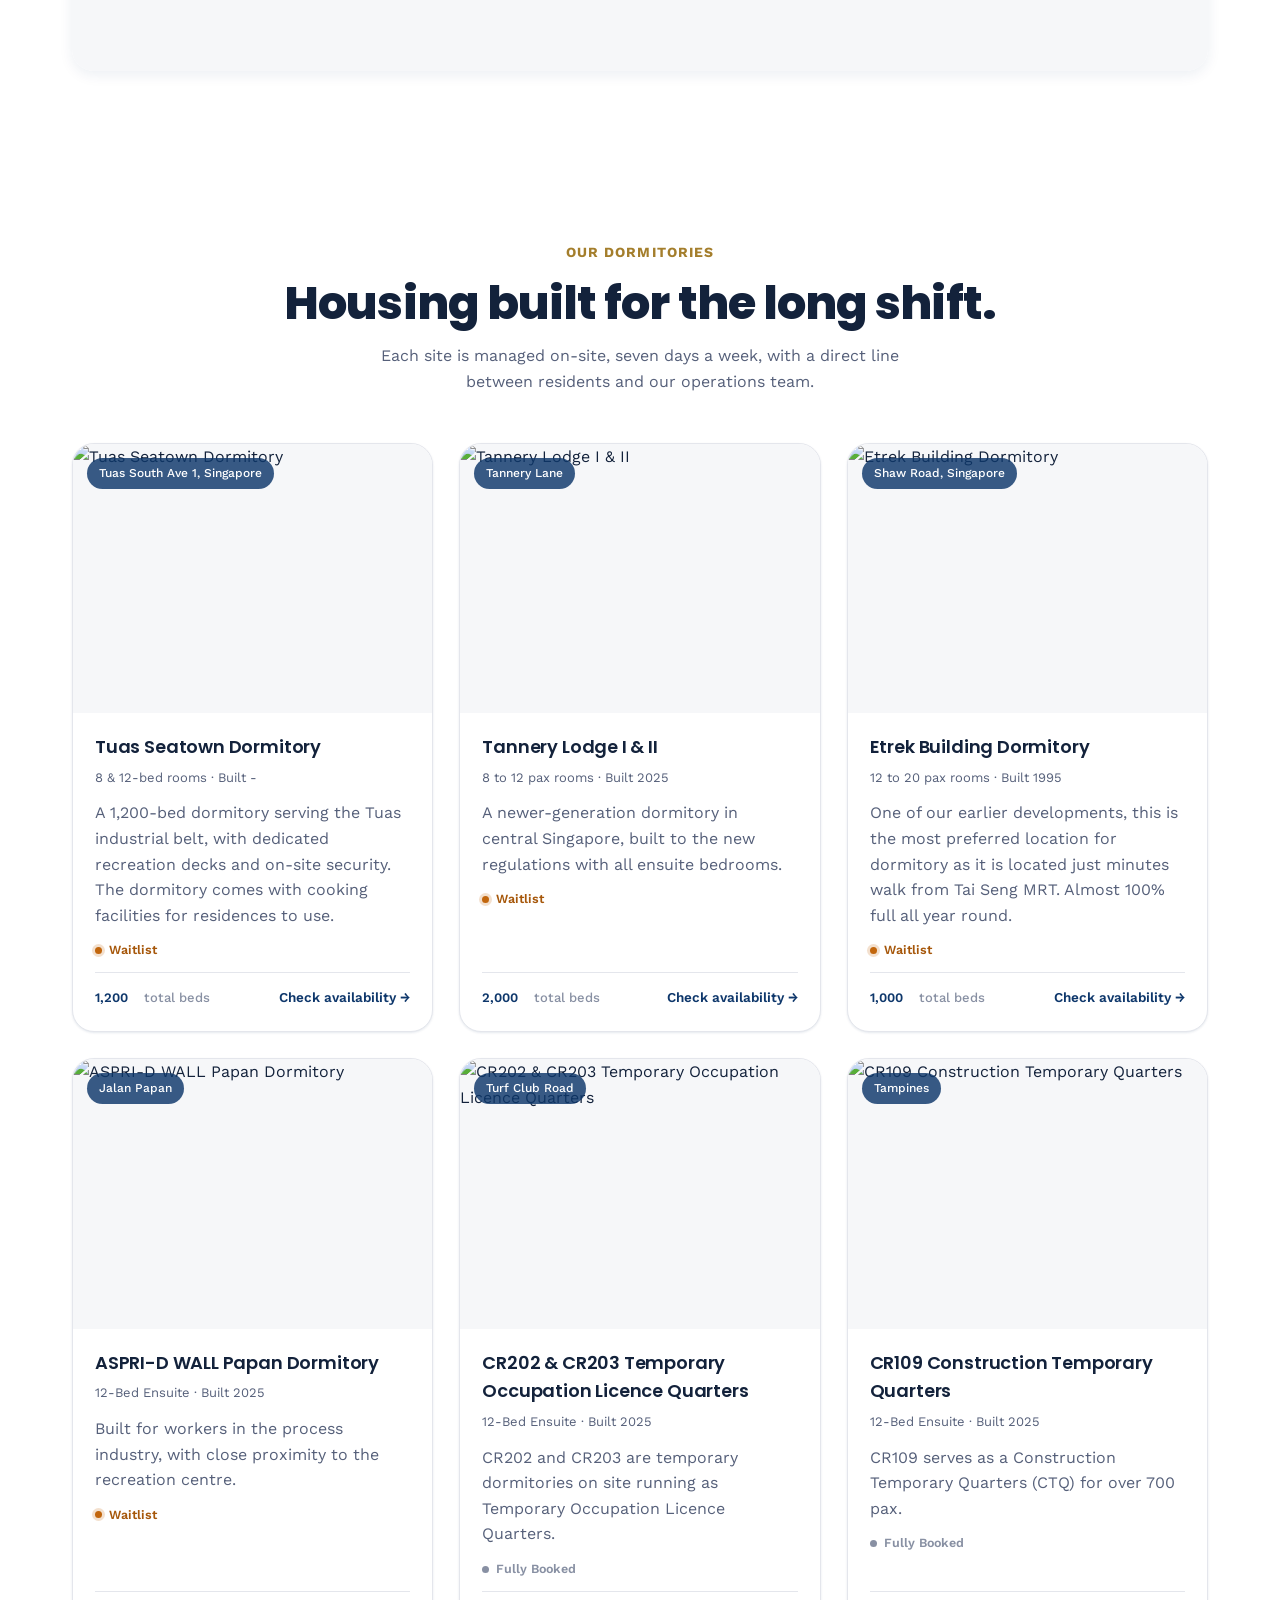
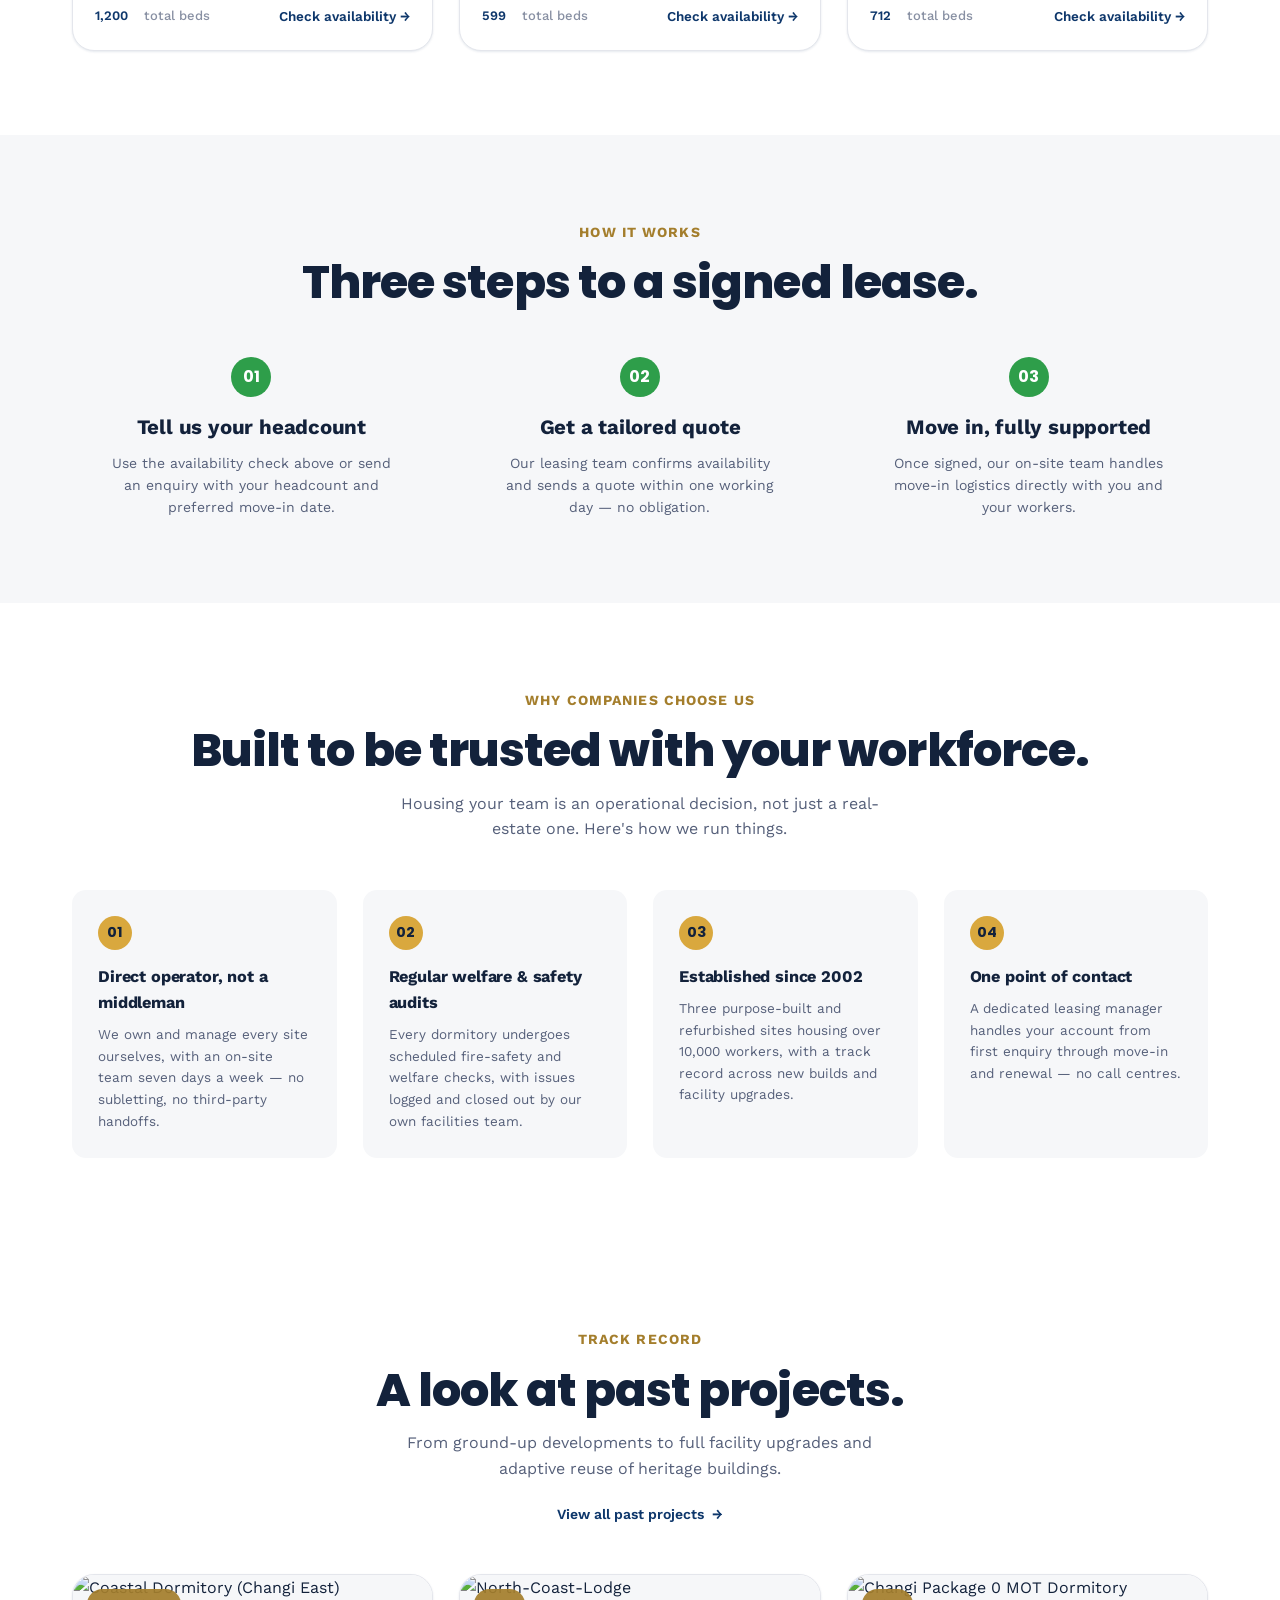
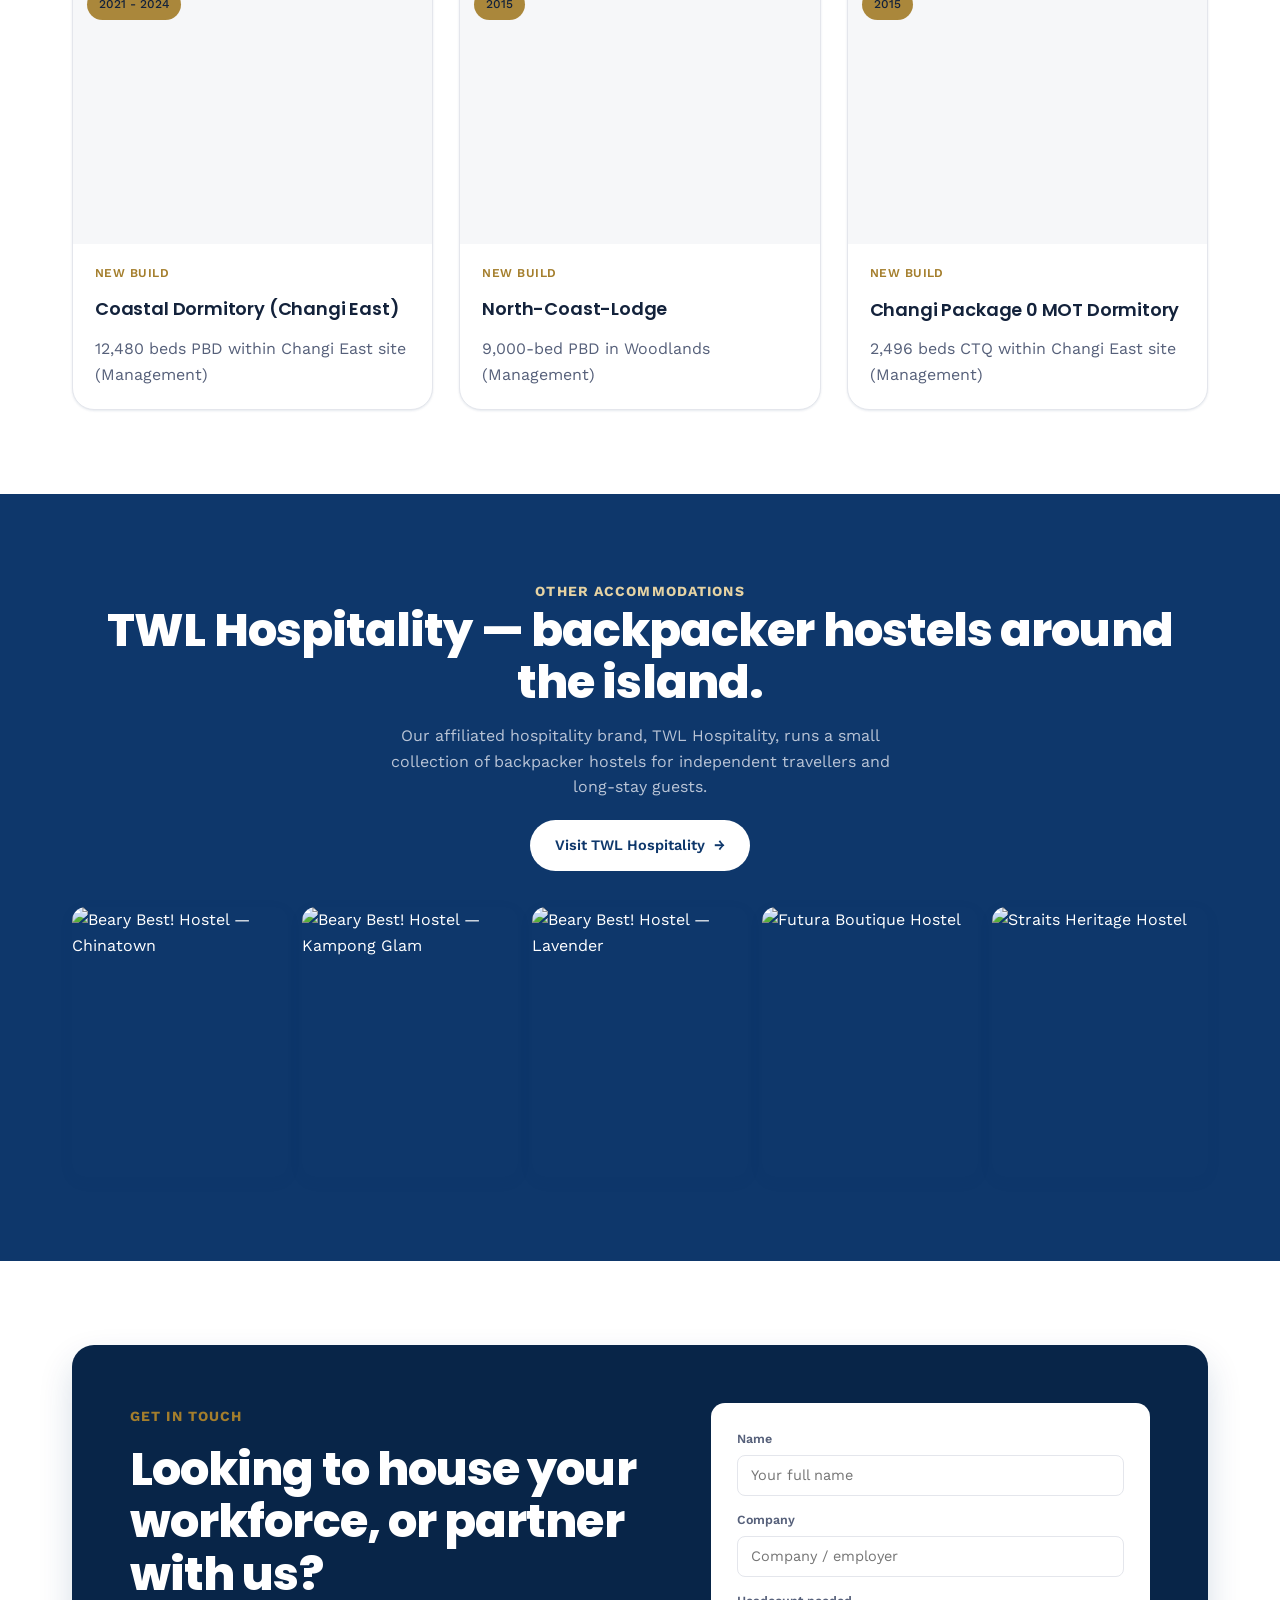
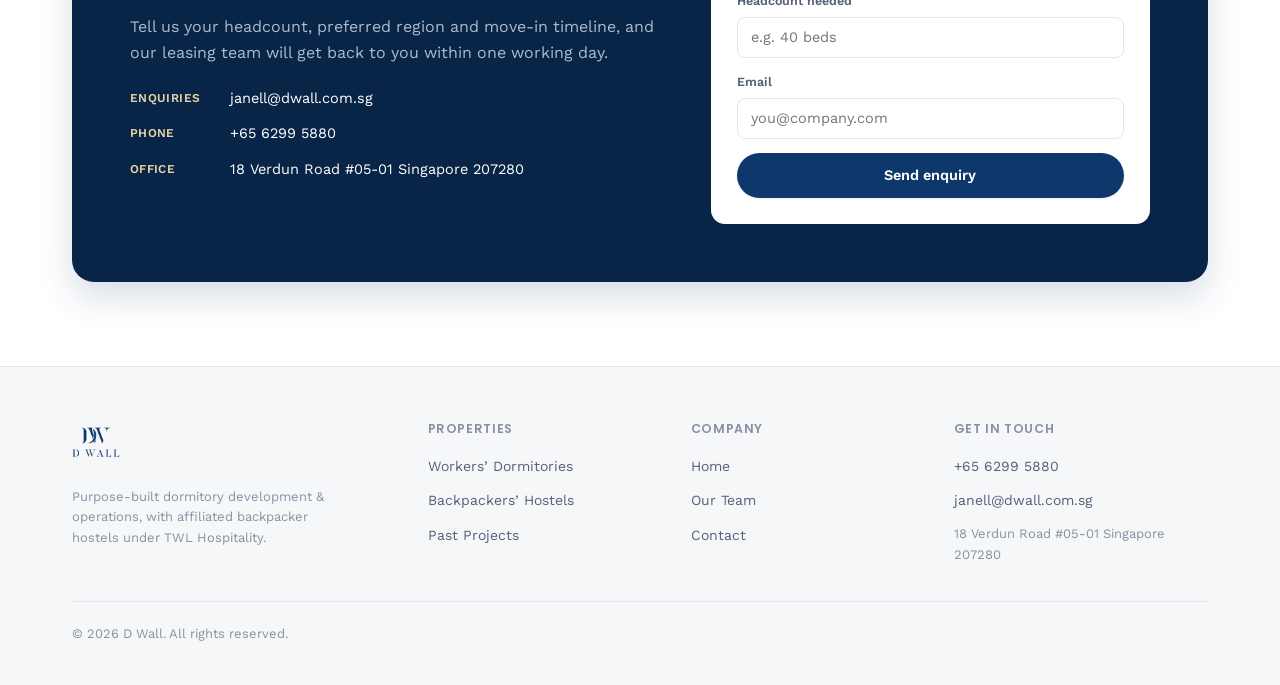
==== commit 879ffa9e: "Add files via upload" ====
--- a/index.html
+++ b/index.html
@@ -8,36 +8,36 @@
 <meta property="og:type" content="website">
 <meta property="og:title" content="D Wall — Purpose-Built Worker Dormitories, Singapore">
 <meta property="og:description" content="D Wall develops and operates purpose-built dormitories for Singapore's workforce, with affiliated backpacker hostels under TWL Hospitality.">
-<meta property="og:image" content="https://dwall.com.sg/assets/social-share.png">
-<meta property="og:url" content="https://dwall.com.sg/">
+<meta property="og:image" content="https://staydwall.netlify.app/assets/social-share.png">
+<meta property="og:url" content="https://staydwall.netlify.app/">
 <meta name="twitter:card" content="summary_large_image">
 <meta name="twitter:title" content="D Wall — Purpose-Built Worker Dormitories, Singapore">
 <meta name="twitter:description" content="D Wall develops and operates purpose-built dormitories for Singapore's workforce, with affiliated backpacker hostels under TWL Hospitality.">
-<meta name="twitter:image" content="https://dwall.com.sg/assets/social-share.png">
+<meta name="twitter:image" content="https://staydwall.netlify.app/assets/social-share.png">
 <link rel="icon" type="image/png" href="assets/logo.png">
-<link rel="stylesheet" href="css/styles.css?v=22">
+<link rel="stylesheet" href="css/styles.css?v=27">
 <link rel="stylesheet" href="https://cdnjs.cloudflare.com/ajax/libs/leaflet/1.9.4/leaflet.min.css">
 </head>
 <body>
 
 <nav class="site-nav">
   <div class="wrap">
-    <a href="index.html" class="brand"><img src="assets/logo.png" alt="D Wall"></a>
+    <a href="/" class="brand"><img src="assets/logo.png" alt="D Wall"></a>
     <div class="nav-links">
-      <a href="index.html" data-nav="index.html" class="active">Home</a>
+      <a href="/" data-nav="index.html" class="active">Home</a>
       <div class="nav-dropdown">
         <button type="button" class="nav-dropdown-toggle">Accommodation <span class="caret">&#9662;</span></button>
         <div class="nav-dropdown-menu">
-          <a href="index.html#dormitories">Workers&rsquo; Dormitories</a>
-          <a href="hospitality.html">Backpackers&rsquo; Hostels</a>
-        </div>
-      </div>
-      <a href="past-projects.html" data-nav="past-projects.html">Past Projects</a>
-      <a href="team.html" data-nav="team.html">Our Team</a>
-      <a href="index.html#contact">Contact</a>
+          <a href="/#dormitories">Workers&rsquo; Dormitories</a>
+          <a href="/hospitality">Backpackers&rsquo; Hostels</a>
+        </div>
+      </div>
+      <a href="/past-projects" data-nav="past-projects.html">Past Projects</a>
+      <a href="/team" data-nav="team.html">Our Team</a>
+      <a href="/#contact">Contact</a>
     </div>
     <div class="nav-cta">
-      <a href="index.html#dormitories" class="btn btn-primary">Check availability</a>
+      <a href="/#dormitories" class="btn btn-primary">Check availability</a>
     </div>
   </div>
 </nav>
@@ -60,10 +60,10 @@
     </div>
 
     <div class="hero-stats-bar">
-      <div class="hero-stat-inline"><span class="num">6</span><span class="cap">Dormitories In Operation</span></div>
-      <div class="hero-stat-inline"><span class="num">12,000+</span><span class="cap">Beds In Pipeline</span></div>
-      <div class="hero-stat-inline"><span class="num">5</span><span class="cap">TWL Hospitality hostels</span></div>
-      <div class="hero-stat-inline"><span class="num">350+</span><span class="cap">Hostel Beds</span></div>
+      <div class="hero-stat-inline"><span class="num">6</span><span class="cap">Dormitories in operation</span></div>
+      <div class="hero-stat-inline"><span class="num">12,000</span><span class="cap">Dorm beds in pipeline</span></div>
+      <div class="hero-stat-inline"><span class="num">5</span><span class="cap">TWL Hostels</span></div>
+      <div class="hero-stat-inline"><span class="num">350</span><span class="cap">Hostel beds</span></div>
     </div>
   </div>
 </header>
@@ -150,7 +150,7 @@
         <h2>A look at past projects.</h2>
         <p class="desc">From ground-up developments to full facility upgrades and adaptive reuse of heritage buildings.</p>
       </div>
-      <a href="past-projects.html" class="section-link">View all past projects <span class="btn-arrow">→</span></a>
+      <a href="/past-projects" class="section-link">View all past projects <span class="btn-arrow">→</span></a>
     </div>
     <div class="card-grid reveal" id="project-grid"></div>
   </div>
@@ -164,7 +164,7 @@
         <h2>TWL Hospitality — backpacker hostels around the island.</h2>
         <p class="desc">Our affiliated hospitality brand, TWL Hospitality, runs a small collection of backpacker hostels for independent travellers and long-stay guests.</p>
       </div>
-      <a href="hospitality.html" class="btn btn-light">Visit TWL Hospitality <span class="btn-arrow">→</span></a>
+      <a href="/hospitality" class="btn btn-light">Visit TWL Hospitality <span class="btn-arrow">→</span></a>
     </div>
     <div class="hostel-photo-grid reveal" id="hostel-photo-grid"></div>
   </div>
@@ -215,23 +215,23 @@
   <div class="wrap">
     <div class="footer-grid">
       <div class="footer-col">
-        <a href="index.html" class="brand"><img src="assets/logo.png" alt="D Wall"></a>
+        <a href="/" class="brand"><img src="assets/logo.png" alt="D Wall"></a>
         <p class="footer-meta" style="margin-top:12px; max-width:32ch;">Purpose-built dormitory development &amp; operations, with affiliated backpacker hostels under TWL Hospitality.</p>
       </div>
       <div class="footer-col">
         <h4>Properties</h4>
         <div class="footer-links">
-          <a href="index.html#dormitories">Workers&rsquo; Dormitories</a>
-          <a href="hospitality.html">Backpackers&rsquo; Hostels</a>
-          <a href="past-projects.html">Past Projects</a>
+          <a href="/#dormitories">Workers&rsquo; Dormitories</a>
+          <a href="/hospitality">Backpackers&rsquo; Hostels</a>
+          <a href="/past-projects">Past Projects</a>
         </div>
       </div>
       <div class="footer-col">
         <h4>Company</h4>
         <div class="footer-links">
-          <a href="index.html">Home</a>
-          <a href="team.html">Our Team</a>
-          <a href="index.html#contact">Contact</a>
+          <a href="/">Home</a>
+          <a href="/team">Our Team</a>
+          <a href="/#contact">Contact</a>
         </div>
       </div>
       <div class="footer-col">
@@ -249,13 +249,13 @@
   </div>
 </footer>
 
-<script src="js/site-config.js?v=22"></script>
-<script src="js/load-content.js?v=22"></script>
-<script src="js/main.js?v=22"></script>
+<script src="js/site-config.js?v=27"></script>
+<script src="js/load-content.js?v=27"></script>
+<script src="js/main.js?v=27"></script>
 <script>
 window.CONTENT_READY.then(function(){
   function dormCardHTML(d, i){
-    return `<a class="card" href="detail.html?type=dormitory&id=${d.id}">
+    return `<a class="card" href="/detail?type=dormitory&id=${d.id}">
       <div class="thumb">
         <img src="${bustImg(d.heroImage, 800)}" alt="${d.name}" loading="lazy" decoding="async">
         <span class="pin">${d.location}</span>
@@ -297,7 +297,7 @@
   document.getElementById("project-grid").innerHTML = PROJECTS.slice(0,3).map(projectCardHTML).join("");
   document.getElementById("trust-grid").innerHTML = TRUST_POINTS.map(trustItemHTML).join("");
   document.getElementById("hostel-photo-grid").innerHTML = HOSTELS.slice(0,5).map(h =>
-    `<a href="detail.html?type=hostel&id=${h.id}" class="hostel-photo"><img src="${bustImg(h.heroImage, 500)}" alt="${h.name}" loading="lazy" decoding="async"></a>`
+    `<a href="/detail?type=hostel&id=${h.id}" class="hostel-photo"><img src="${bustImg(h.heroImage, 500)}" alt="${h.name}" loading="lazy" decoding="async"></a>`
   ).join("");
 
   // ---- Hero image slider (fills the space next to the hero copy) ----
@@ -344,6 +344,6 @@
 }); // end CONTENT_READY.then
 </script>
 <script src="https://cdnjs.cloudflare.com/ajax/libs/leaflet/1.9.4/leaflet.min.js"></script>
-<script src="js/site-map.js?v=22"></script>
+<script src="js/site-map.js?v=27"></script>
 </body>
 </html>
--- a/css/styles.css
+++ b/css/styles.css
@@ -81,6 +81,7 @@
   color: var(--ink);
 }
 h1{ font-size: clamp(2.7rem, 5.4vw, 4.6rem); font-weight: 800; line-height: 1.06; letter-spacing: -0.02em; overflow-wrap: break-word; }
+h1 .hl-yellow{ color: var(--yellow); }
 h2{ font-size: clamp(2.1rem, 3.6vw, 3.1rem); line-height: 1.14; font-weight: 800; letter-spacing: -0.02em; }
 h3{ font-size: 1.28rem; font-weight: 700; font-family: var(--font-body); }
 p{ margin: 0; color: var(--ink-soft); }
@@ -265,7 +266,7 @@
 }
 
 /* ---------- Section shell ---------- */
-section{ padding: 84px 0; }
+section{ padding: 84px 0; scroll-margin-top: 90px; }
 .section-head{
   display:flex; flex-direction:column; align-items:center; text-align:center;
   gap: 4px; margin-bottom: 48px;
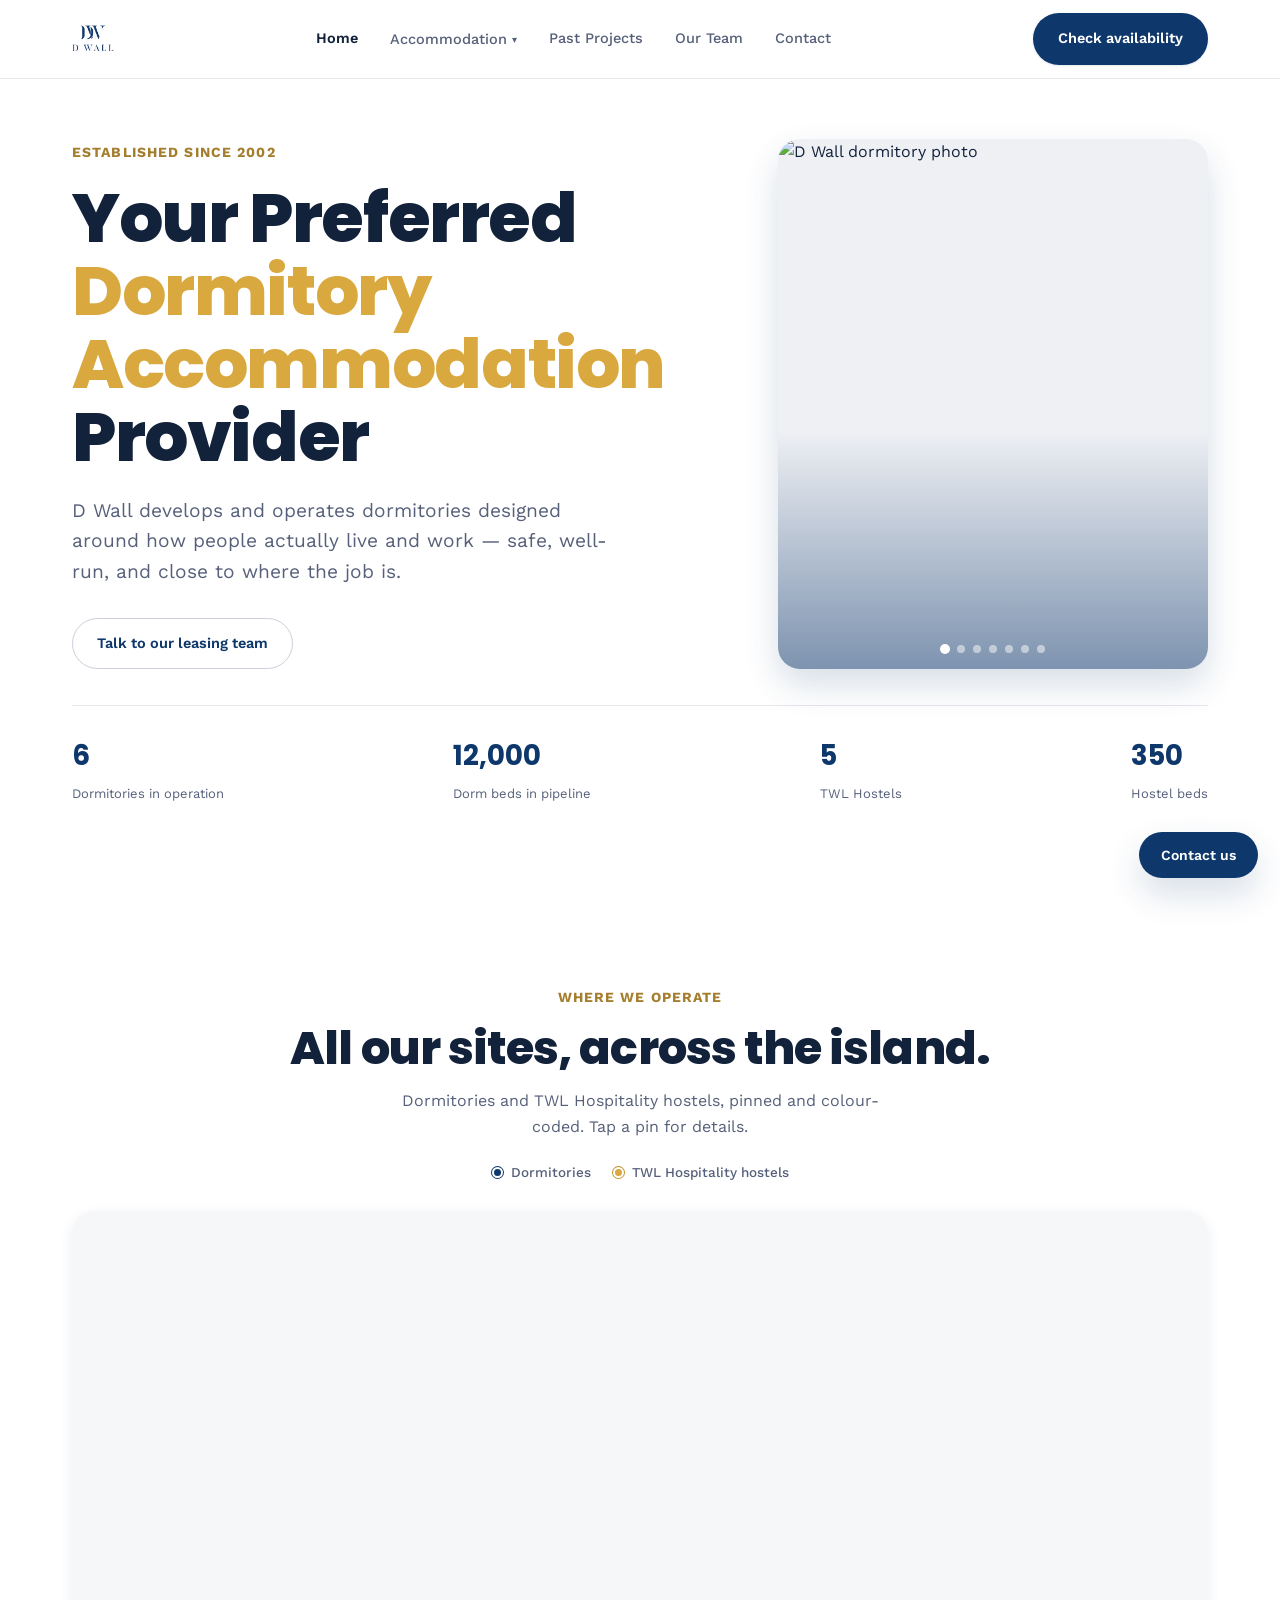
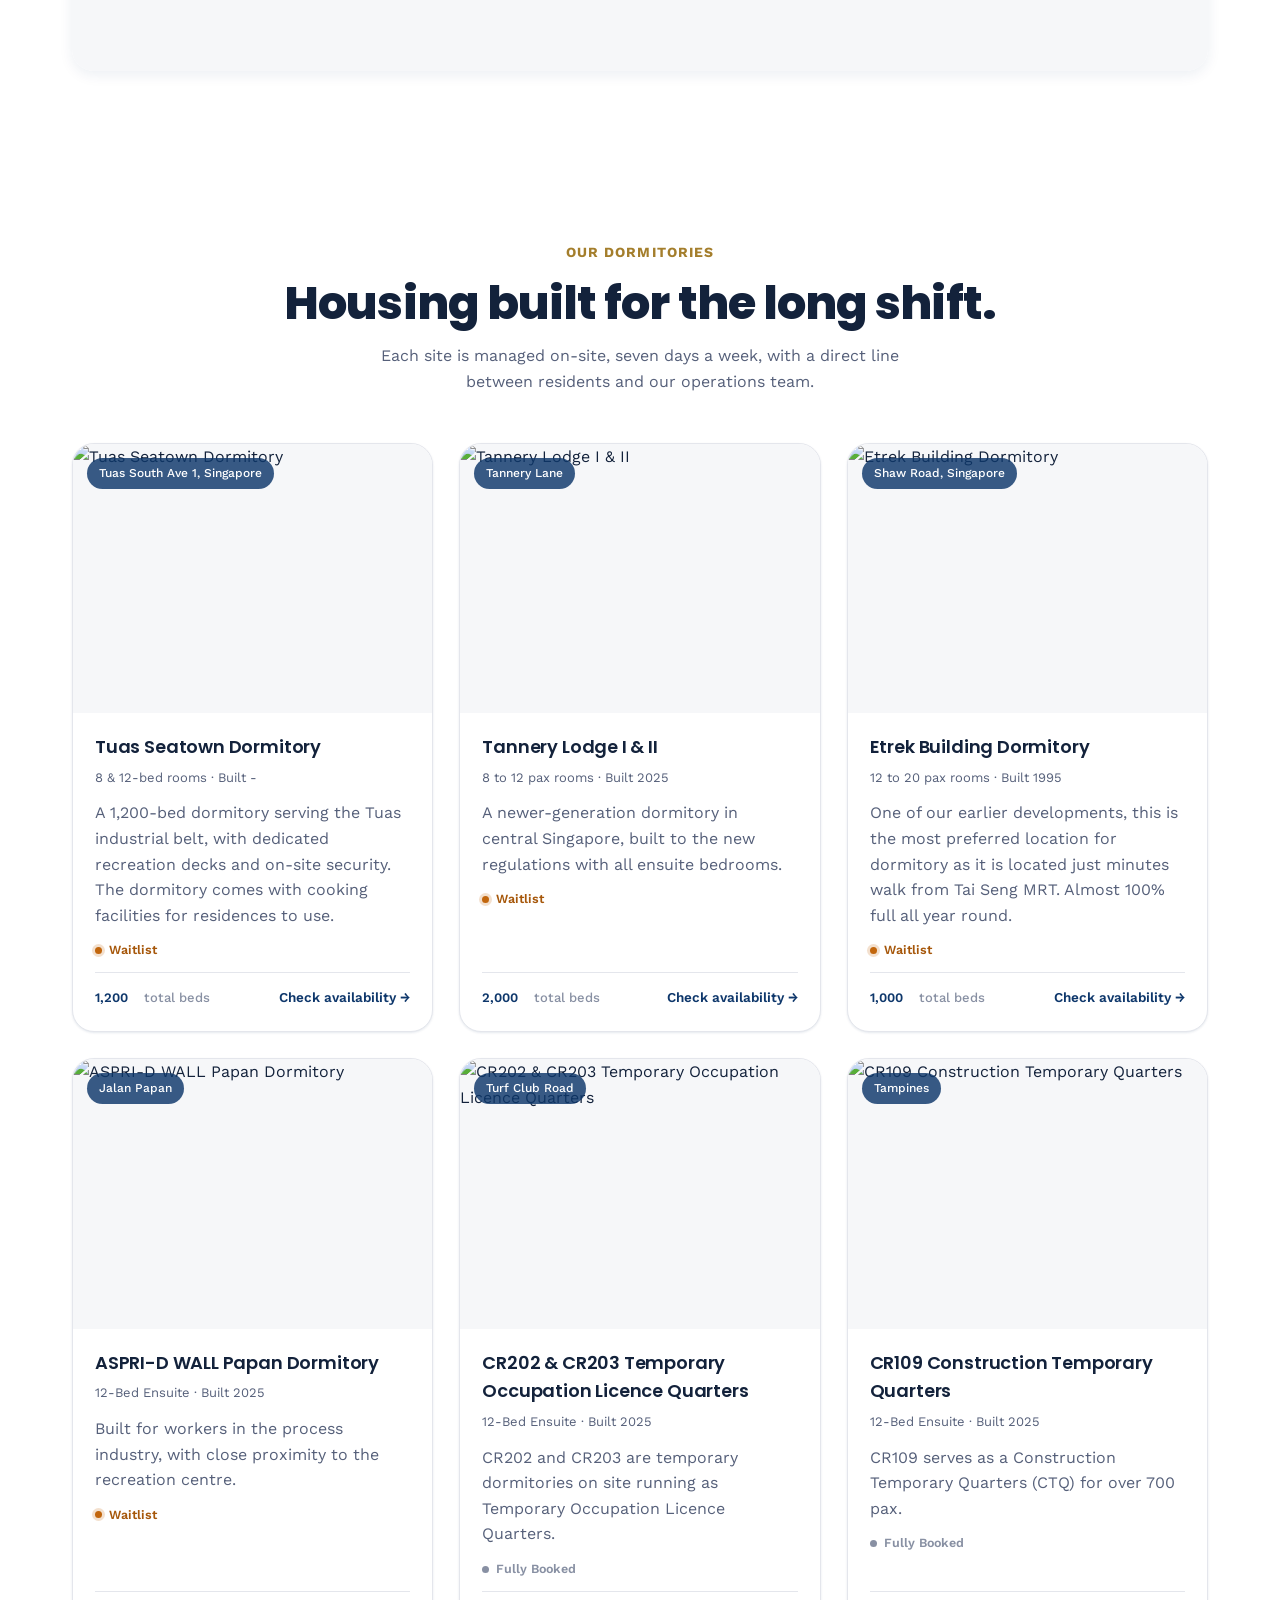
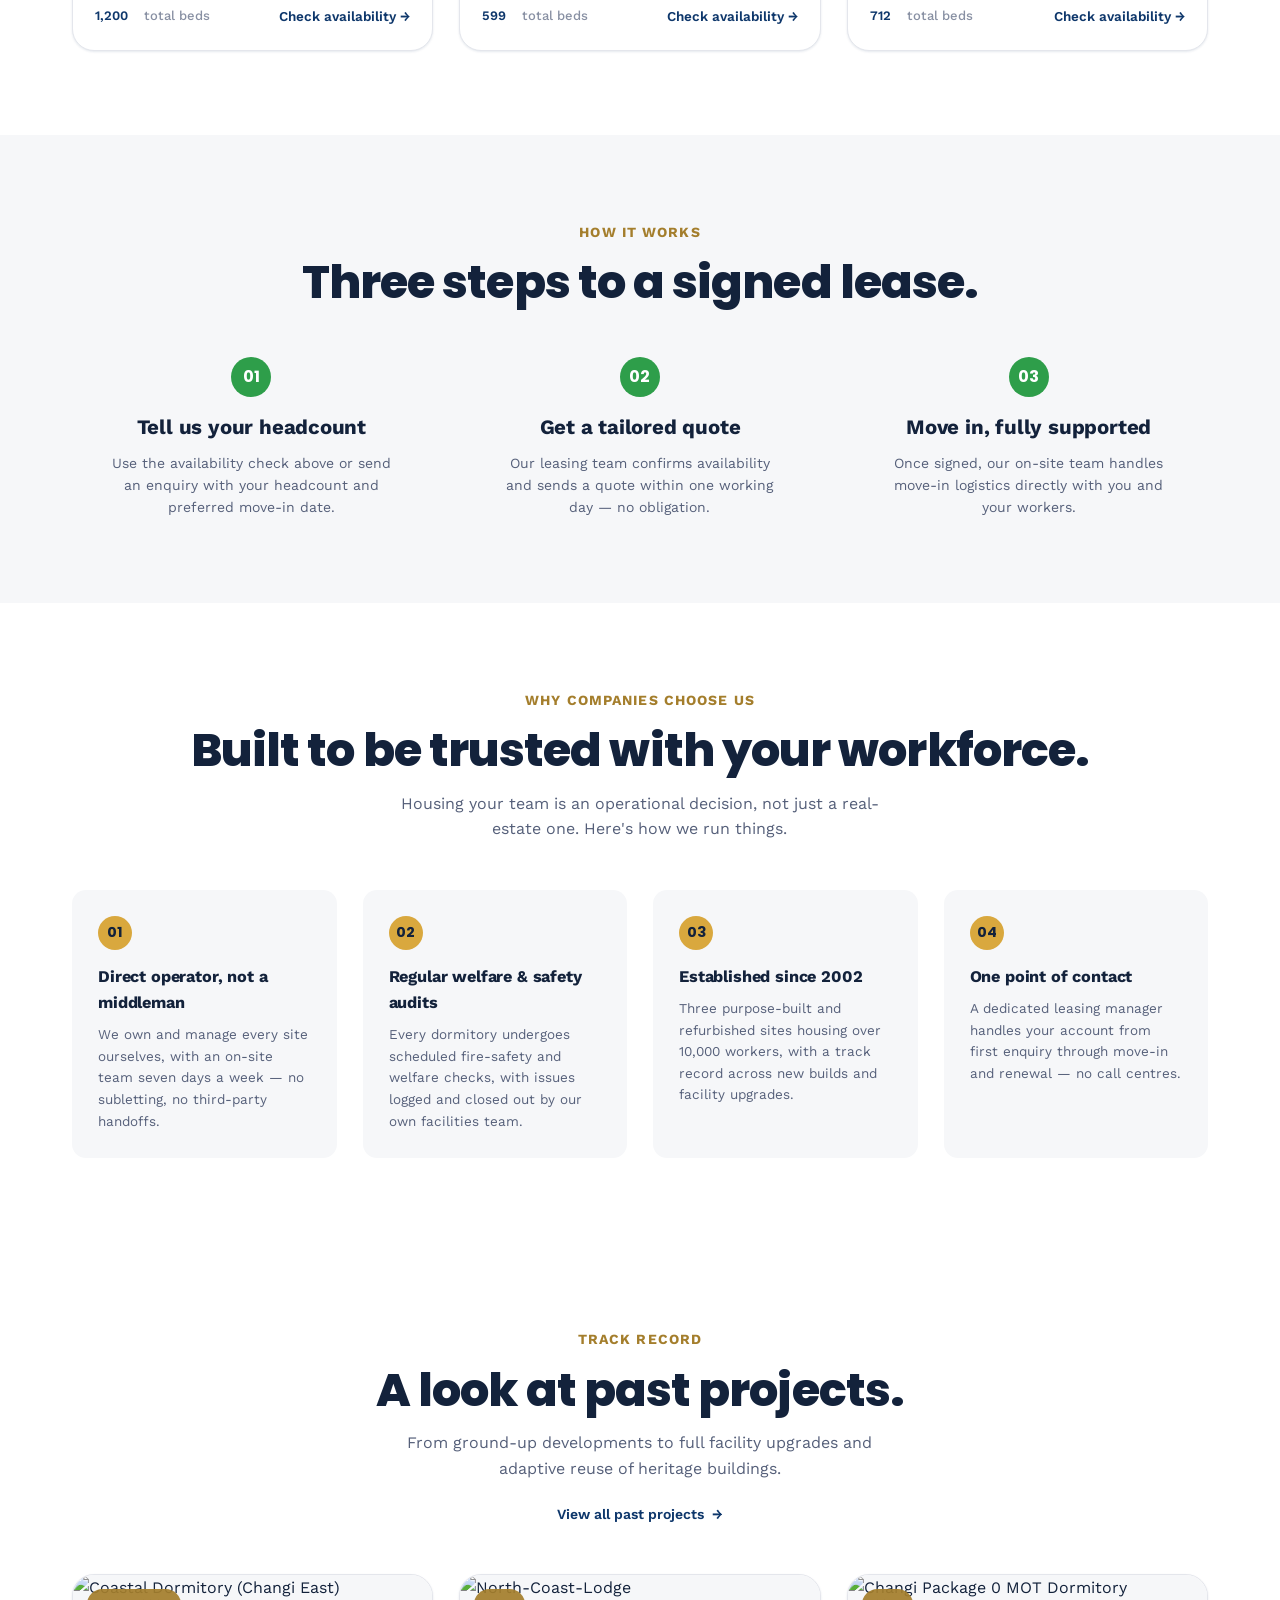
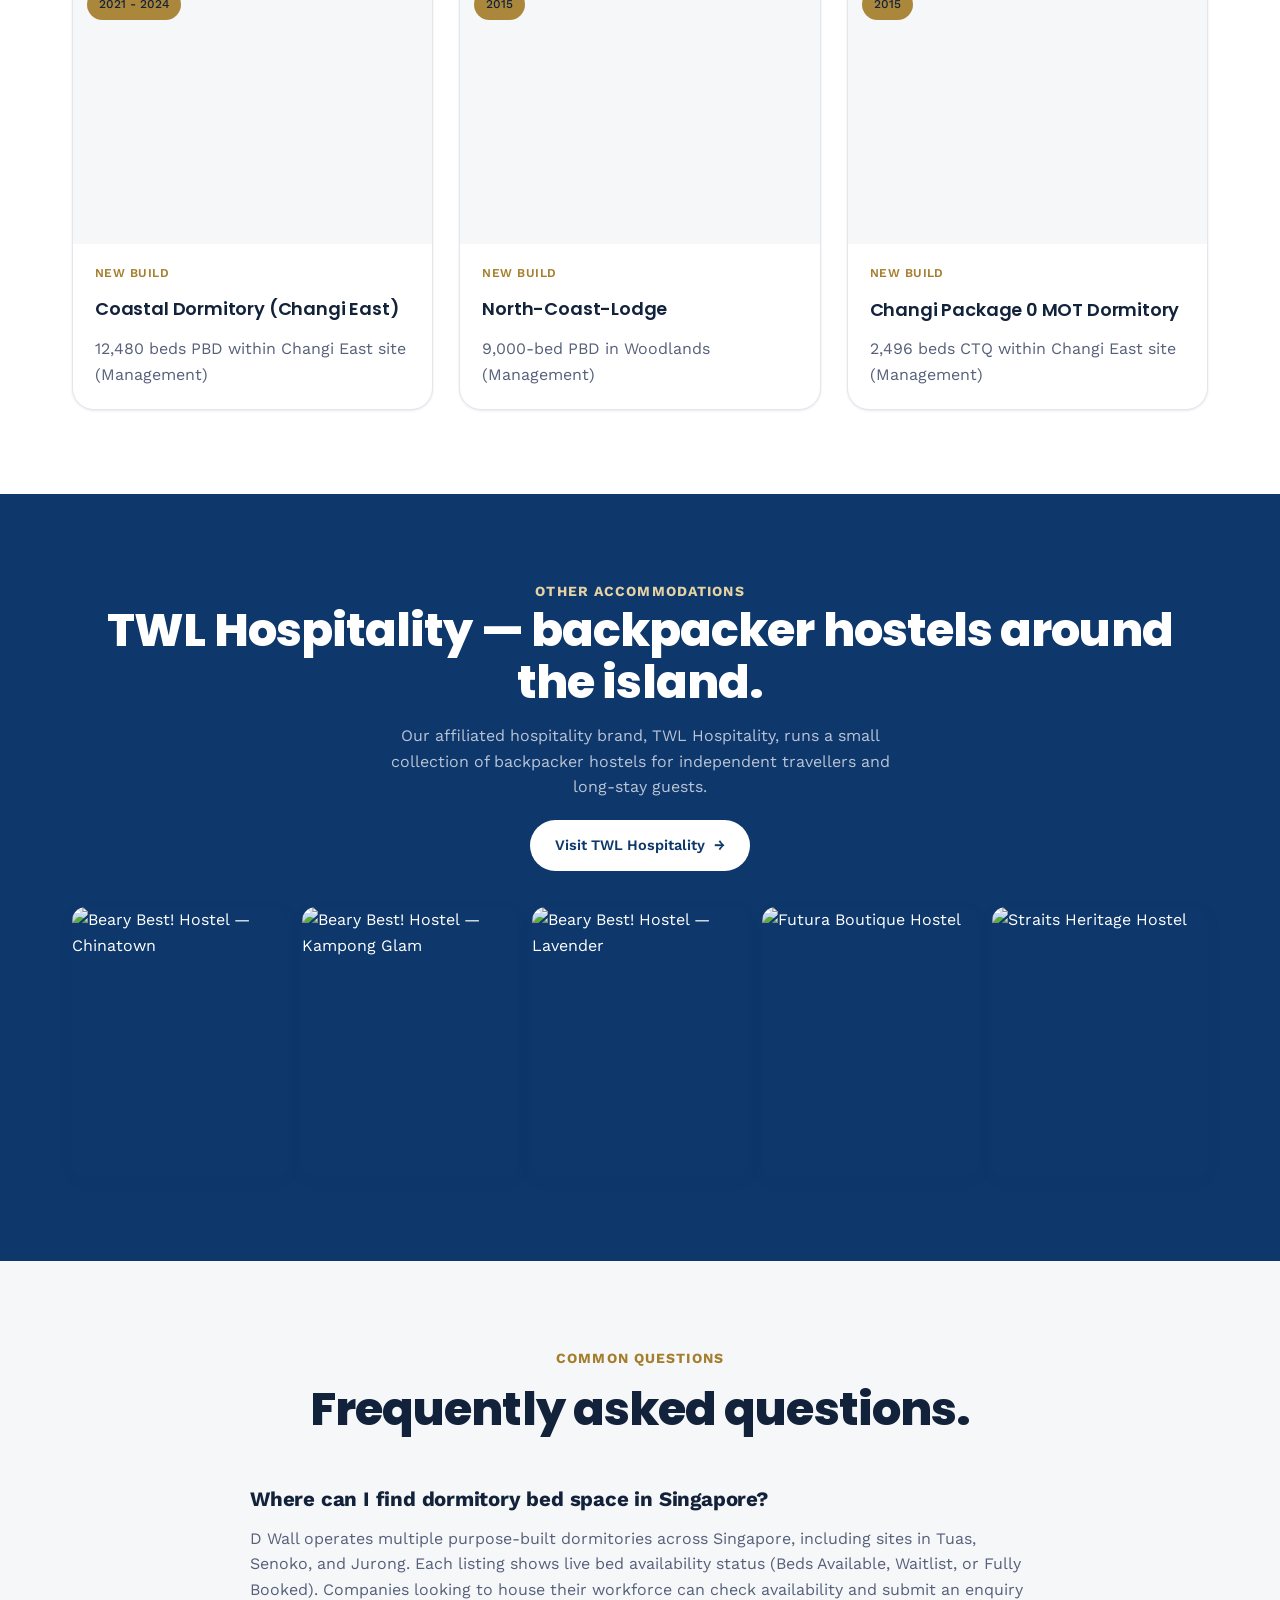
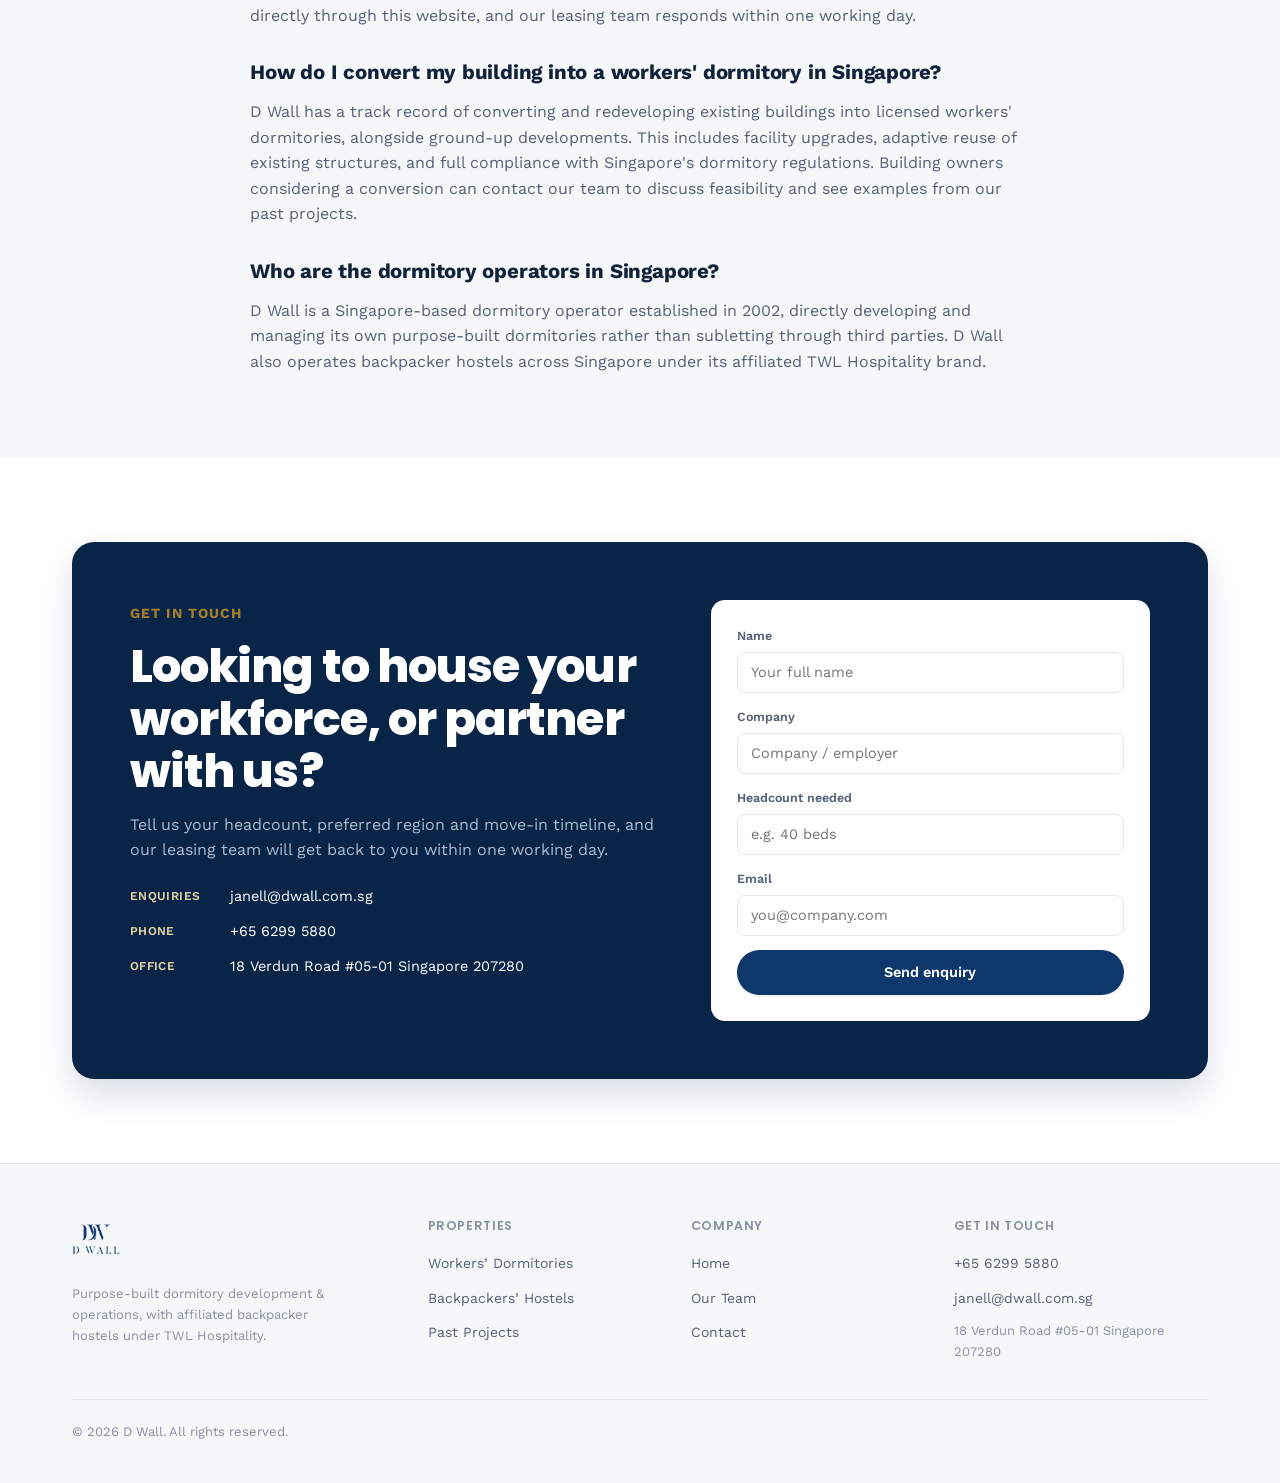
==== commit 56ba485f: "Update index.html" ====
--- a/index.html
+++ b/index.html
@@ -15,8 +15,65 @@
 <meta name="twitter:description" content="D Wall develops and operates purpose-built dormitories for Singapore's workforce, with affiliated backpacker hostels under TWL Hospitality.">
 <meta name="twitter:image" content="https://staydwall.netlify.app/assets/social-share.png">
 <link rel="icon" type="image/png" href="assets/logo.png">
-<link rel="stylesheet" href="css/styles.css?v=27">
+<link rel="stylesheet" href="css/styles.css?v=28">
 <link rel="stylesheet" href="https://cdnjs.cloudflare.com/ajax/libs/leaflet/1.9.4/leaflet.min.css">
+<script type="application/ld+json">
+{
+  "@context": "https://schema.org",
+  "@type": "Organization",
+  "name": "D Wall",
+  "url": "https://dwall.com.sg/",
+  "logo": "https://dwall.com.sg/assets/logo.png",
+  "description": "D Wall develops and operates purpose-built workers' dormitories across Singapore, providing dormitory bed space for companies housing their workforce. D Wall also converts and redevelops buildings into licensed dormitories, and operates backpacker hostels under its affiliated TWL Hospitality brand.",
+  "foundingDate": "2002",
+  "address": {
+    "@type": "PostalAddress",
+    "streetAddress": "18 Verdun Road #05-01",
+    "postalCode": "207280",
+    "addressLocality": "Singapore",
+    "addressCountry": "SG"
+  },
+  "contactPoint": {
+    "@type": "ContactPoint",
+    "telephone": "+65-6299-5880",
+    "email": "janell@dwall.com.sg",
+    "contactType": "sales"
+  },
+  "sameAs": []
+}
+</script>
+<script type="application/ld+json">
+{
+  "@context": "https://schema.org",
+  "@type": "FAQPage",
+  "mainEntity": [
+    {
+      "@type": "Question",
+      "name": "Where can I find dormitory bed space in Singapore?",
+      "acceptedAnswer": {
+        "@type": "Answer",
+        "text": "D Wall operates multiple purpose-built dormitories across Singapore, including sites in Tuas, Senoko, and Jurong. Each listing shows live bed availability status (Beds Available, Waitlist, or Fully Booked). Companies looking to house their workforce can check availability and submit an enquiry directly through the D Wall website, and our leasing team responds within one working day."
+      }
+    },
+    {
+      "@type": "Question",
+      "name": "How do I convert my building into a workers' dormitory in Singapore?",
+      "acceptedAnswer": {
+        "@type": "Answer",
+        "text": "D Wall has a track record of converting and redeveloping existing buildings into licensed workers' dormitories, alongside ground-up developments. This includes facility upgrades, adaptive reuse of existing structures, and full compliance with Singapore's dormitory regulations. Building owners considering a conversion can contact D Wall's team to discuss feasibility and past project examples."
+      }
+    },
+    {
+      "@type": "Question",
+      "name": "Who are the dormitory operators in Singapore?",
+      "acceptedAnswer": {
+        "@type": "Answer",
+        "text": "D Wall is a Singapore-based dormitory operator established in 2002, directly developing and managing its own purpose-built dormitories rather than subletting through third parties. D Wall also operates backpacker hostels across Singapore under its affiliated TWL Hospitality brand."
+      }
+    }
+  ]
+}
+</script>
 </head>
 <body>
 
@@ -167,6 +224,31 @@
       <a href="/hospitality" class="btn btn-light">Visit TWL Hospitality <span class="btn-arrow">→</span></a>
     </div>
     <div class="hostel-photo-grid reveal" id="hostel-photo-grid"></div>
+  </div>
+</section>
+
+<section id="faq" class="bg-soft-section">
+  <div class="wrap">
+    <div class="section-head">
+      <div>
+        <span class="index-label">Common questions</span>
+        <h2>Frequently asked questions.</h2>
+      </div>
+    </div>
+    <div style="max-width:780px; margin:0 auto; display:flex; flex-direction:column; gap:28px;">
+      <div>
+        <h3 style="margin-bottom:10px;">Where can I find dormitory bed space in Singapore?</h3>
+        <p>D Wall operates multiple purpose-built dormitories across Singapore, including sites in Tuas, Senoko, and Jurong. Each listing shows live bed availability status (Beds Available, Waitlist, or Fully Booked). Companies looking to house their workforce can check availability and submit an enquiry directly through this website, and our leasing team responds within one working day.</p>
+      </div>
+      <div>
+        <h3 style="margin-bottom:10px;">How do I convert my building into a workers' dormitory in Singapore?</h3>
+        <p>D Wall has a track record of converting and redeveloping existing buildings into licensed workers' dormitories, alongside ground-up developments. This includes facility upgrades, adaptive reuse of existing structures, and full compliance with Singapore's dormitory regulations. Building owners considering a conversion can contact our team to discuss feasibility and see examples from our past projects.</p>
+      </div>
+      <div>
+        <h3 style="margin-bottom:10px;">Who are the dormitory operators in Singapore?</h3>
+        <p>D Wall is a Singapore-based dormitory operator established in 2002, directly developing and managing its own purpose-built dormitories rather than subletting through third parties. D Wall also operates backpacker hostels across Singapore under its affiliated TWL Hospitality brand.</p>
+      </div>
+    </div>
   </div>
 </section>
 
@@ -249,9 +331,9 @@
   </div>
 </footer>
 
-<script src="js/site-config.js?v=27"></script>
-<script src="js/load-content.js?v=27"></script>
-<script src="js/main.js?v=27"></script>
+<script src="js/site-config.js?v=28"></script>
+<script src="js/load-content.js?v=28"></script>
+<script src="js/main.js?v=28"></script>
 <script>
 window.CONTENT_READY.then(function(){
   function dormCardHTML(d, i){
@@ -344,6 +426,6 @@
 }); // end CONTENT_READY.then
 </script>
 <script src="https://cdnjs.cloudflare.com/ajax/libs/leaflet/1.9.4/leaflet.min.js"></script>
-<script src="js/site-map.js?v=27"></script>
+<script src="js/site-map.js?v=28"></script>
 </body>
 </html>
